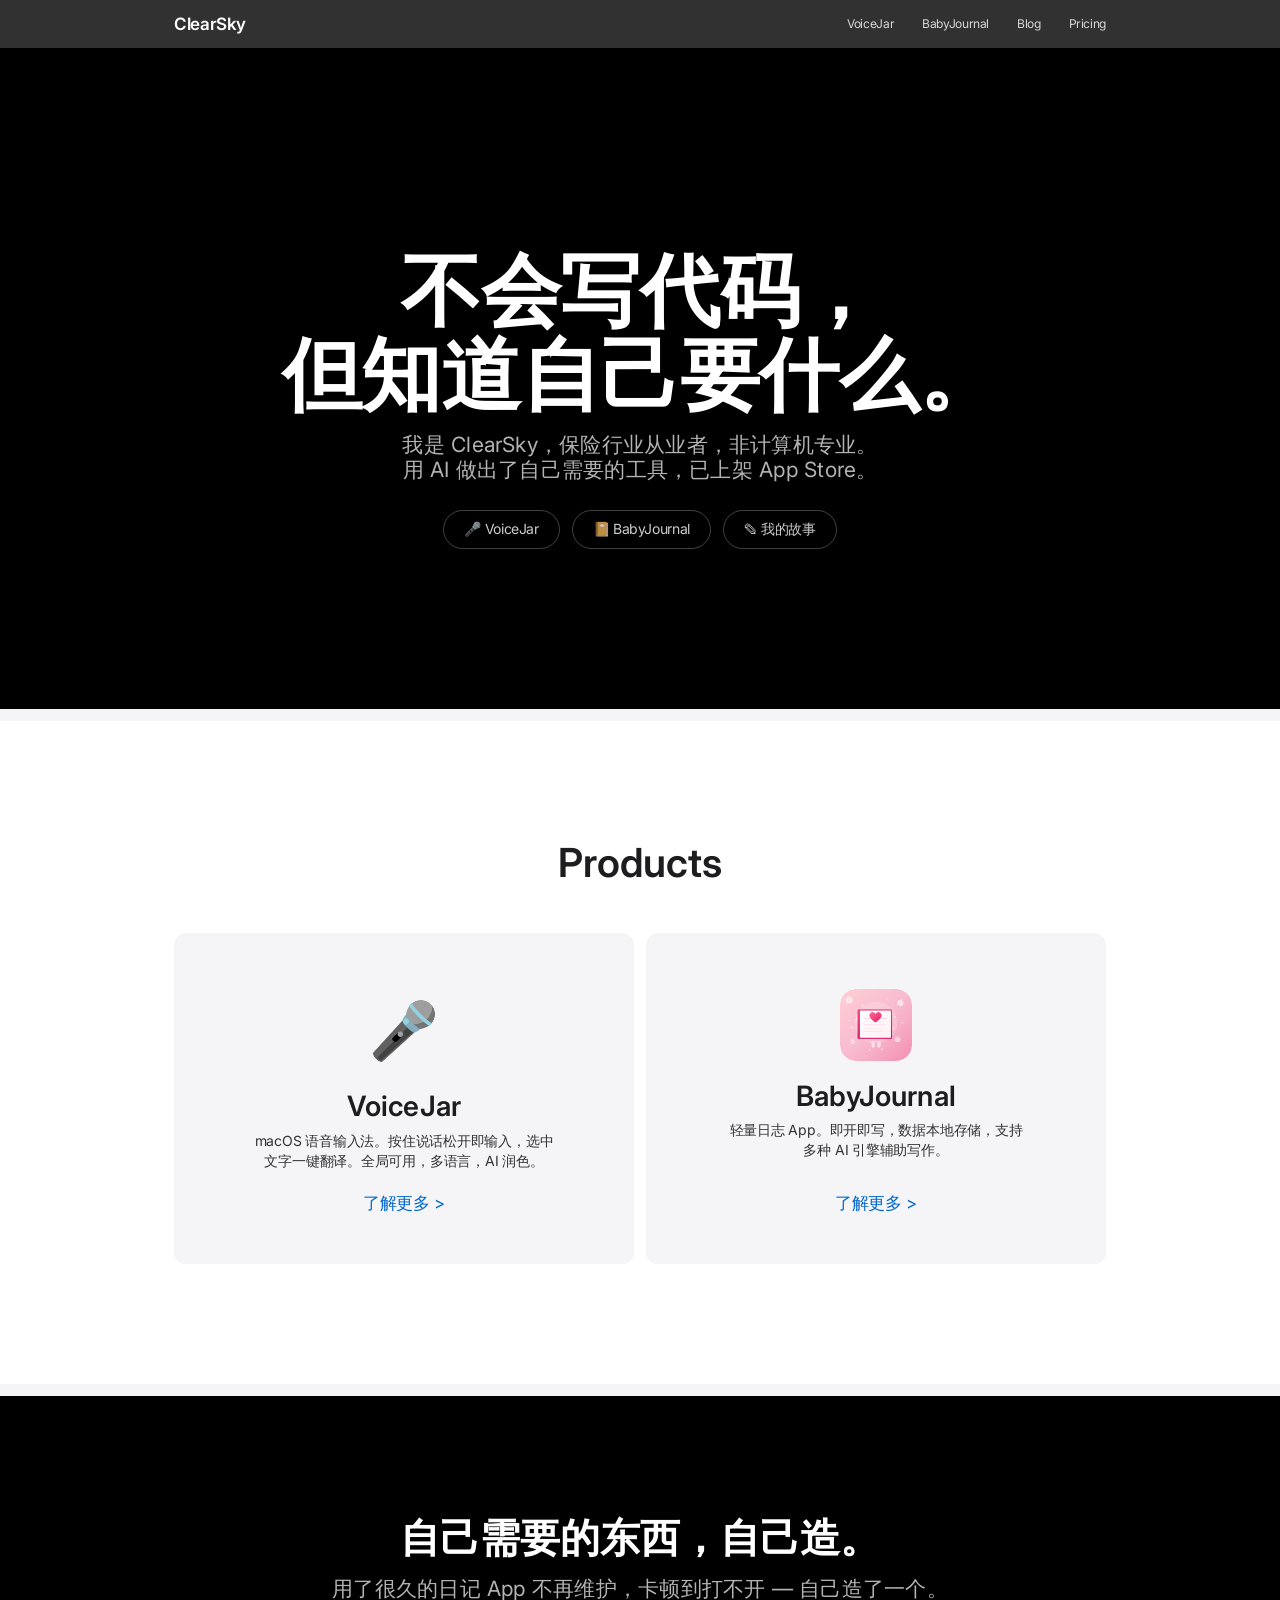
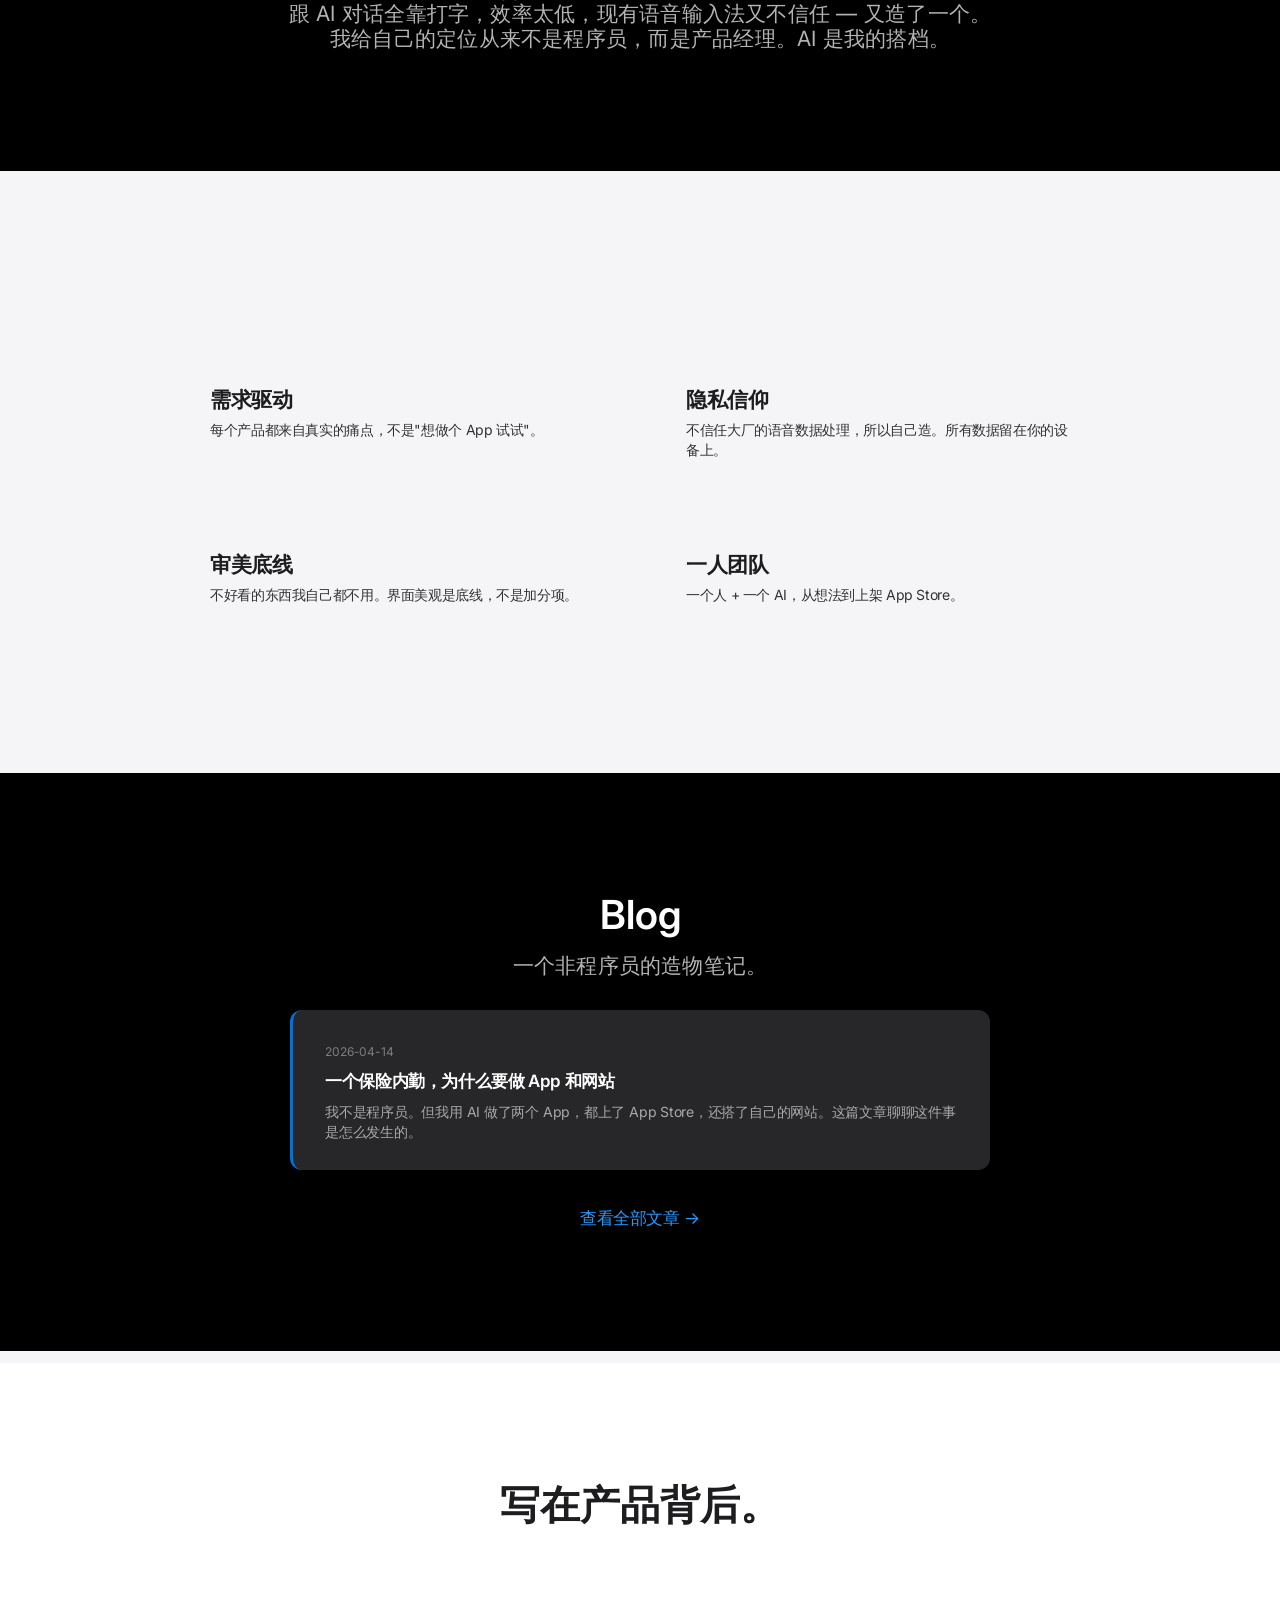
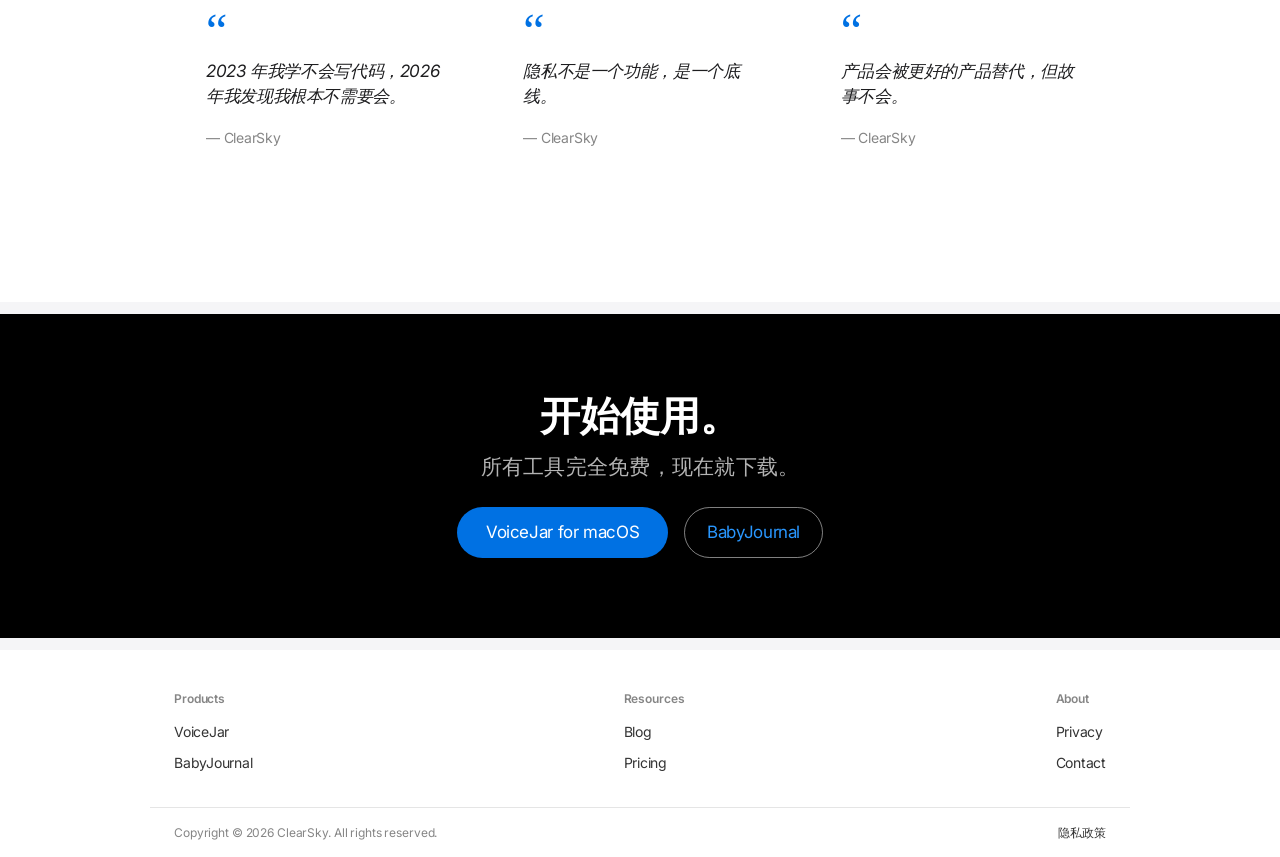
==== index.html @ b67f30b5 "同步标题调整 Co-Authored-By: Claude Opus 4.6 <noreply@anthropic.com>" ====
<!DOCTYPE html>
<html lang="zh-CN">
<head>
    <meta charset="UTF-8">
    <meta name="viewport" content="width=device-width, initial-scale=1.0">
    <title>ClearSky — 不会写代码，但知道自己要什么</title>
    <meta name="description" content="ClearSky，保险行业从业者，非计算机专业。不会写代码，用 AI 做出了自己需要的工具。VoiceJar 语音输入法、BabyJournal 日记 App，已上架 App Store。">
    <meta name="keywords" content="ClearSky,AI开发,非程序员做App,VoiceJar,BabyJournal,语音输入法,日记app,AI时代,职业转型">
    <link rel="icon" href="/favicon.svg" type="image/svg+xml">
    <link rel="apple-touch-icon" href="/apple-touch-icon.png">
    <meta name="theme-color" content="#000000">
    <link rel="canonical" href="https://tangzhihong.com/">
    <meta property="og:title" content="ClearSky — 不会写代码，但知道自己要什么">
    <meta property="og:description" content="非科班，不会写代码，用 AI 做出了上架 App Store 的产品。">
    <meta property="og:type" content="website">
    <meta property="og:url" content="https://tangzhihong.com/">
    <meta property="og:image" content="https://tangzhihong.com/og-image.svg">
    <meta property="og:site_name" content="ClearSky">
    <meta property="og:locale" content="zh_CN">
    <meta name="twitter:card" content="summary_large_image">
    <meta name="twitter:title" content="ClearSky — 不会写代码，但知道自己要什么">
    <meta name="twitter:description" content="非科班，不会写代码，用 AI 做出了上架 App Store 的产品。">
    <meta name="twitter:image" content="https://tangzhihong.com/og-image.svg">
    <link rel="stylesheet" href="style.css">
</head>
<body>

    <a href="#main" class="skip-nav">跳到主要内容</a>

    <div class="nav"><div class="nav-inner">
        <a href="./" class="nav-logo">ClearSky</a>
        <button class="nav-toggle" aria-label="Menu"><span></span><span></span><span></span></button>
        <div class="nav-links">
            <a href="voicejar/">VoiceJar</a>
            <a href="babyjournal/">BabyJournal</a>
            <a href="blog/">Blog</a>
            <a href="pricing/">Pricing</a>
        </div>
    </div></div>

    <main id="main">

    <!-- Hero — Dark -->
    <div class="section section-dark">
        <div class="section-inner">
            <div class="hero">
                <h1 class="headline-hero">不会写代码，<br>但知道自己要什么。</h1>
                <p class="subtitle">我是 ClearSky，保险行业从业者，非计算机专业。<br>用 AI 做出了自己需要的工具，已上架 App Store。</p>
                <div class="hero-products">
                    <a href="voicejar/" class="hero-product-tag">&#127908; VoiceJar</a>
                    <a href="babyjournal/" class="hero-product-tag">&#128212; BabyJournal</a>
                    <a href="blog/hello-world.html" class="hero-product-tag">&#9998; 我的故事</a>
                </div>
            </div>
        </div>
    </div>

    <!-- Products — White -->
    <div class="section section-white">
        <div class="section-inner">
            <h2 class="headline-section">Products</h2>
            <div class="product-tiles">
                <a href="voicejar/" class="product-tile">
                    <div class="product-tile-icon">&#127908;</div>
                    <h3>VoiceJar</h3>
                    <p>macOS 语音输入法。按住说话松开即输入，选中文字一键翻译。全局可用，多语言，AI 润色。</p>
                    <span class="tile-link">了解更多 &gt;</span>
                </a>
                <a href="babyjournal/" class="product-tile">
                    <img src="babyjournal/icon-web.png" alt="BabyJournal" class="product-tile-appicon">
                    <h3>BabyJournal</h3>
                    <p>轻量日志 App。即开即写，数据本地存储，支持多种 AI 引擎辅助写作。</p>
                    <span class="tile-link">了解更多 &gt;</span>
                </a>
            </div>
        </div>
    </div>

    <!-- About — Dark (价值主张) -->
    <div class="section section-dark">
        <div class="section-inner fade-in">
            <h2 class="headline-section">自己需要的东西，自己造。</h2>
            <p class="subtitle">用了很久的日记 App 不再维护，卡顿到打不开 — 自己造了一个。<br>跟 AI 对话全靠打字，效率太低，现有语音输入法又不信任 — 又造了一个。<br>我给自己的定位从来不是程序员，而是产品经理。AI 是我的搭档。</p>
        </div>
    </div>

    <!-- Values — Light (参考型网格) -->
    <div class="section section-light">
        <div class="section-inner">
            <div class="values-grid">
                <div class="value-card">
                    <h3>需求驱动</h3>
                    <p>每个产品都来自真实的痛点，不是"想做个 App 试试"。</p>
                </div>
                <div class="value-card">
                    <h3>隐私信仰</h3>
                    <p>不信任大厂的语音数据处理，所以自己造。所有数据留在你的设备上。</p>
                </div>
                <div class="value-card">
                    <h3>审美底线</h3>
                    <p>不好看的东西我自己都不用。界面美观是底线，不是加分项。</p>
                </div>
                <div class="value-card">
                    <h3>一人团队</h3>
                    <p>一个人 + 一个 AI，从想法到上架 App Store。</p>
                </div>
            </div>
        </div>
    </div>

    <!-- Blog — Dark -->
    <div class="section section-dark">
        <div class="section-inner">
            <h2 class="headline-section">Blog</h2>
            <p class="subtitle">一个非程序员的造物笔记。</p>
            <div class="blog-list">
                <a href="blog/hello-world.html" class="blog-item">
                    <span class="blog-date">2026-04-14</span>
                    <h3>一个保险内勤，为什么要做 App 和网站</h3>
                    <p>我不是程序员。但我用 AI 做了两个 App，都上了 App Store，还搭了自己的网站。这篇文章聊聊这件事是怎么发生的。</p>
                </a>
            </div>
            <a href="blog/" class="link-more" style="margin-top:24px">查看全部文章 &rarr;</a>
        </div>
    </div>

    <!-- Quotes — White -->
    <div class="section section-white">
        <div class="section-inner">
            <h2 class="headline-section">写在产品背后。</h2>
            <div class="testimonials">
                <div class="testimonial-item">
                    <div class="testimonial-quote">&ldquo;</div>
                    <p class="testimonial-text">2023 年我学不会写代码，2026 年我发现我根本不需要会。</p>
                    <span class="testimonial-name">— ClearSky</span>
                </div>
                <div class="testimonial-item">
                    <div class="testimonial-quote">&ldquo;</div>
                    <p class="testimonial-text">隐私不是一个功能，是一个底线。</p>
                    <span class="testimonial-name">— ClearSky</span>
                </div>
                <div class="testimonial-item">
                    <div class="testimonial-quote">&ldquo;</div>
                    <p class="testimonial-text">产品会被更好的产品替代，但故事不会。</p>
                    <span class="testimonial-name">— ClearSky</span>
                </div>
            </div>
        </div>
    </div>

    <!-- CTA — Dark -->
    <div class="section section-dark" style="padding:80px 0">
        <div class="section-inner" style="text-align:center">
            <h2 class="headline-section">开始使用。</h2>
            <p class="subtitle">所有工具完全免费，现在就下载。</p>
            <div class="cta-group">
                <a href="voicejar/" class="btn-primary">VoiceJar for macOS</a>
                <a href="babyjournal/" class="btn-pill">BabyJournal</a>
            </div>
        </div>
    </div>

    </main>

    <!-- Footer -->
    <div class="footer">
        <div class="footer-inner">
            <div class="footer-col">
                <h4>Products</h4>
                <a href="voicejar/">VoiceJar</a>
                <a href="babyjournal/">BabyJournal</a>
            </div>
            <div class="footer-col">
                <h4>Resources</h4>
                <a href="blog/">Blog</a>
                <a href="pricing/">Pricing</a>
            </div>
            <div class="footer-col">
                <h4>About</h4>
                <a href="privacy.html">Privacy</a>
                <a href="mailto:hi@tangzhihong.com">Contact</a>
            </div>
        </div>
        <div class="footer-legal">
            <span>Copyright &copy; 2026 ClearSky. All rights reserved.</span>
            <div class="footer-legal-links">
                <a href="privacy.html">隐私政策</a>
            </div>
        </div>
    </div>

    <script>
    const obs = new IntersectionObserver((entries) => {
        entries.forEach(e => { if (e.isIntersecting) { e.target.classList.add('visible'); obs.unobserve(e.target) } })
    }, { threshold: 0.15 });
    document.querySelectorAll('.fade-in').forEach(el => obs.observe(el));
    const toggle = document.querySelector('.nav-toggle');
    const links = document.querySelector('.nav-links');
    if (toggle) toggle.addEventListener('click', () => { toggle.classList.toggle('open'); links.classList.toggle('open') });
    </script>
</body>
</html>
---- style.css ----
/* ===== Apple-Inspired Design System ===== */
/* Reference: DESIGN.md — SF Pro, cinematic sections, binary light/dark rhythm */

@import url('https://fonts.googleapis.com/css2?family=Inter:wght@300;400;500;600;700&display=swap');

*, *::before, *::after { margin: 0; padding: 0; box-sizing: border-box }

:root {
    /* Apple Color System */
    --black: #000000;
    --white: #ffffff;
    --gray-bg: #f5f5f7;
    --text-primary: #1d1d1f;
    --text-secondary: rgba(0, 0, 0, 0.8);
    --text-tertiary: rgba(0, 0, 0, 0.48);
    --accent: #0071e3;
    --accent-hover: #0077ed;
    --link-light: #0066cc;
    --link-dark: #2997ff;

    /* Surfaces */
    --dark-surface: #1d1d1f;
    --card-shadow: rgba(0, 0, 0, 0.22) 3px 5px 30px 0px;

    /* Typography — SF Pro fallback chain */
    --font-display: 'SF Pro Display', 'Inter', -apple-system, BlinkMacSystemFont, 'Helvetica Neue', sans-serif;
    --font-text: 'SF Pro Text', 'Inter', -apple-system, BlinkMacSystemFont, 'Helvetica Neue', sans-serif;

    /* Layout */
    --max-width: 980px;
    --section-padding: 120px 0;
}

html { scroll-behavior: smooth }

body {
    font-family: var(--font-text);
    font-size: 17px;
    line-height: 1.47;
    letter-spacing: -0.374px;
    color: var(--text-primary);
    background: var(--gray-bg);
    -webkit-font-smoothing: antialiased;
    -moz-osx-font-smoothing: grayscale;
}

a { color: inherit; text-decoration: none }
img { max-width: 100%; height: auto; display: block }

/* ===== Skip Navigation (Accessibility) ===== */

.skip-nav {
    position: absolute;
    top: -100%;
    left: 16px;
    z-index: 200;
    background: var(--accent);
    color: var(--white);
    padding: 8px 16px;
    border-radius: 0 0 8px 8px;
    font-size: 14px;
    font-weight: 600;
    transition: top .2s;
}

.skip-nav:focus { top: 0 }

/* ===== Navigation — Glass Effect ===== */

.nav {
    position: sticky;
    top: 0;
    z-index: 100;
    background: rgba(0, 0, 0, 0.8);
    backdrop-filter: saturate(180%) blur(20px);
    -webkit-backdrop-filter: saturate(180%) blur(20px);
    height: 48px;
}

.nav-inner {
    max-width: var(--max-width);
    margin: 0 auto;
    padding: 0 24px;
    height: 48px;
    display: flex;
    align-items: center;
    justify-content: space-between;
}

.nav-logo {
    font-family: var(--font-display);
    font-size: 17px;
    font-weight: 600;
    color: var(--white);
    letter-spacing: -0.374px;
}

.nav-links { display: flex; gap: 28px }

.nav-links a {
    font-size: 12px;
    font-weight: 400;
    color: rgba(255, 255, 255, 0.8);
    transition: color .2s;
}

.nav-links a:hover { color: var(--white) }
.nav-links a.active { color: var(--white) }

/* ===== Sections — Content-Driven Layout ===== */

.section {
    padding: var(--section-padding);
    text-align: center;
}

.section + .section { margin-top: 12px }
.nav + .section { margin-top: 0 }
.product-nav + .section { margin-top: 0 }

.section-dark {
    background: var(--black);
    color: var(--white);
}

.section-light {
    background: var(--gray-bg);
    color: var(--text-primary);
}

.section-white {
    background: var(--white);
    color: var(--text-primary);
}

.section-inner {
    max-width: var(--max-width);
    margin: 0 auto;
    padding: 0 24px;
}

/* ===== Typography — Apple Hierarchy ===== */

.headline-hero {
    font-family: var(--font-display);
    font-size: 80px;
    font-weight: 600;
    line-height: 1.05;
    letter-spacing: -0.4px;
}

.headline-section {
    font-family: var(--font-display);
    font-size: 40px;
    font-weight: 600;
    line-height: 1.10;
    letter-spacing: normal;
    margin-bottom: 16px;
}

.headline-tile {
    font-family: var(--font-display);
    font-size: 28px;
    font-weight: 400;
    line-height: 1.14;
    letter-spacing: 0.196px;
}

.subtitle {
    font-family: var(--font-display);
    font-size: 21px;
    font-weight: 400;
    line-height: 1.19;
    letter-spacing: 0.231px;
    margin-top: 12px;
}

.section-dark .subtitle { color: rgba(255, 255, 255, 0.7) }
.section-light .subtitle,
.section-white .subtitle { color: var(--text-secondary) }

.body-text {
    font-family: var(--font-text);
    font-size: 17px;
    font-weight: 400;
    line-height: 1.47;
    letter-spacing: -0.374px;
}

.caption {
    font-family: var(--font-text);
    font-size: 14px;
    font-weight: 400;
    line-height: 1.43;
    letter-spacing: -0.224px;
    color: var(--text-tertiary);
}

.section-dark .caption { color: rgba(255, 255, 255, 0.5) }

/* ===== Hero ===== */

.hero {
    padding: 80px 0 40px;
    text-align: center;
}

.hero .headline-hero { margin-bottom: 0 }

.hero .subtitle {
    margin-top: 16px;
    max-width: 600px;
    margin-left: auto;
    margin-right: auto;
}

.hero-screenshot {
    margin-top: 48px;
    max-width: 90%;
    margin-left: auto;
    margin-right: auto;
}

.hero-screenshot img {
    width: 100%;
    border-radius: 8px;
    box-shadow: var(--card-shadow);
}

.app-icon-hero {
    width: 96px;
    height: 96px;
    border-radius: 22px;
    margin: 0 auto 24px;
    display: block;
}

/* ===== Buttons & CTAs ===== */

.cta-group {
    display: flex;
    justify-content: center;
    gap: 16px;
    margin-top: 28px;
    flex-wrap: wrap;
}

.btn-primary {
    display: inline-flex;
    align-items: center;
    gap: 8px;
    font-family: var(--font-text);
    font-size: 17px;
    font-weight: 400;
    color: var(--white);
    background: var(--accent);
    padding: 12px 28px;
    border-radius: 980px;
    border: 1px solid transparent;
    transition: background .3s;
    cursor: pointer;
}

.btn-primary:hover { background: var(--accent-hover) }

.btn-primary svg { width: 15px; height: 15px }

.btn-dark {
    background: var(--dark-surface);
    color: var(--white);
}

.btn-dark:hover { background: #2d2d2f }

.btn-pill {
    display: inline-flex;
    align-items: center;
    gap: 6px;
    font-family: var(--font-text);
    font-size: 17px;
    font-weight: 400;
    padding: 8px 22px;
    border-radius: 980px;
    border: 1px solid var(--link-light);
    color: var(--link-light);
    background: transparent;
    transition: all .2s;
    cursor: pointer;
}

.btn-pill:hover {
    background: var(--accent);
    color: var(--white);
    border-color: var(--accent);
}

.section-dark .btn-pill {
    border-color: rgba(255, 255, 255, 0.5);
    color: var(--link-dark);
}

.section-dark .btn-pill:hover {
    background: var(--white);
    color: var(--black);
    border-color: var(--white);
}

.link-more {
    font-size: 17px;
    color: var(--link-light);
    display: inline-flex;
    align-items: center;
    gap: 4px;
    margin-top: 16px;
}

.link-more:hover { text-decoration: underline }

.section-dark .link-more { color: var(--link-dark) }

.meta { font-size: 12px; color: var(--text-tertiary); margin-top: 8px }
.section-dark .meta { color: rgba(255, 255, 255, 0.4) }

/* ===== Screenshot Display ===== */

.screenshot-showcase {
    margin-top: 56px;
    max-width: 100%;
}

.screenshot-showcase img {
    width: 100%;
    max-width: 800px;
    margin: 0 auto;
    border-radius: 8px;
}

.section-dark .screenshot-showcase img {
    box-shadow: none;
}

.section-light .screenshot-showcase img,
.section-white .screenshot-showcase img {
    box-shadow: var(--card-shadow);
}

.screenshot-grid {
    display: grid;
    grid-template-columns: 1fr 1fr;
    gap: 32px;
    margin-top: 48px;
    align-items: start;
}

.screenshot-grid img {
    width: 100%;
    max-width: 280px;
    margin: 0 auto;
    border-radius: 8px;
}

.screenshot-caption {
    font-size: 14px;
    color: var(--text-tertiary);
    margin-top: 12px;
    letter-spacing: -0.224px;
}

.section-dark .screenshot-caption { color: rgba(255, 255, 255, 0.5) }

/* ===== Feature Grid — Minimal ===== */

.features-grid {
    display: grid;
    grid-template-columns: repeat(3, 1fr);
    gap: 20px;
    text-align: left;
    margin-top: 48px;
}

.feature-item {
    padding: 32px;
    background: var(--white);
    border-radius: 12px;
    transition: transform .3s, box-shadow .3s;
}

.feature-item:hover {
    transform: translateY(-4px);
    box-shadow: 0 8px 24px rgba(0, 0, 0, 0.12);
}

.section-dark .feature-item {
    background: #272729;
}

.feature-icon {
    font-size: 28px;
    margin-bottom: 16px;
}

.feature-title {
    font-family: var(--font-display);
    font-size: 21px;
    font-weight: 600;
    line-height: 1.19;
    letter-spacing: 0.231px;
    margin-bottom: 8px;
}

.feature-desc {
    font-size: 14px;
    line-height: 1.43;
    letter-spacing: -0.224px;
    color: var(--text-secondary);
}

.section-dark .feature-desc { color: rgba(255, 255, 255, 0.6) }

/* ===== Values / Selling Points ===== */

.values-grid {
    display: grid;
    grid-template-columns: 1fr 1fr;
    gap: 20px;
    margin-top: 48px;
    text-align: left;
}

.value-card {
    padding: 36px;
    border-radius: 12px;
    background: var(--gray-bg);
}

.section-dark .value-card {
    background: #272729;
}

.value-card h3 {
    font-family: var(--font-display);
    font-size: 21px;
    font-weight: 600;
    line-height: 1.19;
    margin-bottom: 8px;
}

.value-card p {
    font-size: 14px;
    line-height: 1.43;
    color: var(--text-secondary);
}

.section-dark .value-card p { color: rgba(255, 255, 255, 0.6) }

/* ===== Steps ===== */

.steps-list {
    max-width: 600px;
    margin: 48px auto 0;
    counter-reset: s;
    text-align: left;
}

.step-row {
    display: flex;
    gap: 20px;
    padding: 24px 0;
    border-bottom: 1px solid rgba(0, 0, 0, 0.1);
}

.section-dark .step-row { border-color: rgba(255, 255, 255, 0.1) }
.step-row:last-child { border-bottom: none }

.step-num {
    counter-increment: s;
    flex-shrink: 0;
    width: 36px;
    height: 36px;
    border-radius: 50%;
    background: var(--accent);
    color: var(--white);
    display: flex;
    align-items: center;
    justify-content: center;
    font-size: 14px;
    font-weight: 600;
}

.step-num::after { content: counter(s) }

.step-text h3 {
    font-size: 17px;
    font-weight: 600;
    letter-spacing: -0.374px;
    margin-bottom: 4px;
}

.step-text p {
    font-size: 14px;
    color: var(--text-secondary);
    letter-spacing: -0.224px;
    line-height: 1.43;
}

.section-dark .step-text p { color: rgba(255, 255, 255, 0.6) }

/* ===== Getting Started ===== */

ol.gs {
    max-width: 600px;
    margin: 32px auto 0;
    padding-left: 24px;
    text-align: left;
}

ol.gs li {
    font-size: 17px;
    line-height: 2.2;
    letter-spacing: -0.374px;
}

code {
    font-family: 'SF Mono', Monaco, monospace;
    font-size: 14px;
    background: var(--gray-bg);
    padding: 2px 6px;
    border-radius: 4px;
}

.section-dark code {
    background: #272729;
}

/* ===== Changelog ===== */

.changelog {
    max-width: 700px;
    margin: 32px auto 0;
    text-align: left;
}

.cl-entry {
    padding: 24px 28px;
    background: var(--gray-bg);
    border-radius: 12px;
    margin-bottom: 12px;
}

.section-dark .cl-entry { background: #272729 }

.cl-entry h3 {
    font-size: 17px;
    font-weight: 600;
    margin-bottom: 12px;
    display: flex;
    align-items: center;
    gap: 10px;
    letter-spacing: -0.374px;
}

.cl-date {
    font-size: 12px;
    font-weight: 400;
    color: var(--text-tertiary);
}

.section-dark .cl-date { color: rgba(255, 255, 255, 0.4) }

.cl-entry ul { list-style: none; padding: 0 }

.cl-entry li {
    font-size: 14px;
    color: var(--text-secondary);
    line-height: 2;
    padding-left: 18px;
    position: relative;
    letter-spacing: -0.224px;
}

.section-dark .cl-entry li { color: rgba(255, 255, 255, 0.6) }

.cl-entry li::before {
    content: '\2022';
    position: absolute;
    left: 4px;
    color: var(--accent);
    font-weight: 700;
}

/* ===== Product Cards (Homepage) ===== */

.product-card {
    display: flex;
    align-items: center;
    gap: 24px;
    padding: 36px;
    background: var(--gray-bg);
    border-radius: 12px;
    margin-bottom: 16px;
    transition: box-shadow .3s;
    text-decoration: none;
    color: var(--text-primary);
}

.product-card:hover { box-shadow: var(--card-shadow) }

.product-icon {
    width: 56px;
    height: 56px;
    border-radius: 14px;
    display: flex;
    align-items: center;
    justify-content: center;
    font-size: 24px;
    flex-shrink: 0;
    background: var(--white);
}

.product-body { flex: 1; min-width: 0; text-align: left }

.product-body h3 {
    font-family: var(--font-display);
    font-size: 21px;
    font-weight: 600;
    line-height: 1.19;
    margin-bottom: 6px;
}

.product-body p {
    font-size: 14px;
    color: var(--text-secondary);
    line-height: 1.43;
    letter-spacing: -0.224px;
}

.product-arrow {
    color: var(--accent);
    font-size: 20px;
    flex-shrink: 0;
}

/* ===== Product Tiles (Homepage Grid) ===== */

.product-tiles {
    display: grid;
    grid-template-columns: 1fr 1fr;
    gap: 12px;
    margin-top: 48px;
}

.product-tile {
    display: flex;
    flex-direction: column;
    align-items: center;
    text-align: center;
    padding: 56px 40px 48px;
    background: var(--gray-bg);
    border-radius: 12px;
    transition: box-shadow .3s;
    text-decoration: none;
    color: var(--text-primary);
}

.product-tile:hover { box-shadow: var(--card-shadow) }

.product-tile-icon {
    font-size: 56px;
    margin-bottom: 20px;
}

.product-tile-appicon {
    width: 72px;
    height: 72px;
    border-radius: 16px;
    margin-bottom: 20px;
}

.product-tile h3 {
    font-family: var(--font-display);
    font-size: 28px;
    font-weight: 600;
    line-height: 1.14;
    letter-spacing: 0.196px;
    margin-bottom: 8px;
}

.product-tile p {
    font-size: 14px;
    color: var(--text-secondary);
    line-height: 1.43;
    letter-spacing: -0.224px;
    max-width: 300px;
    margin-bottom: 20px;
}

.tile-link {
    font-size: 17px;
    color: var(--link-light);
    margin-top: auto;
}

.product-tile:hover .tile-link { text-decoration: underline }

/* ===== Hero Product Tags ===== */

.hero-products {
    display: flex;
    justify-content: center;
    gap: 12px;
    margin-top: 28px;
}

.hero-product-tag {
    display: inline-flex;
    align-items: center;
    gap: 6px;
    padding: 8px 20px;
    border-radius: 980px;
    border: 1px solid rgba(255, 255, 255, 0.25);
    font-size: 14px;
    color: rgba(255, 255, 255, 0.8);
    transition: all .2s;
}

.hero-product-tag:hover {
    background: rgba(255, 255, 255, 0.1);
    border-color: rgba(255, 255, 255, 0.4);
    color: var(--white);
}

/* ===== Testimonials ===== */

.testimonials { display: grid; grid-template-columns: 1fr 1fr 1fr; gap: 20px; margin-top: 48px }

.testimonial-item {
    padding: 32px;
    border-radius: 12px;
    text-align: left;
}

.section-light .testimonial-item { background: var(--white) }
.section-dark .testimonial-item { background: #272729 }

.testimonial-quote {
    font-family: Georgia, 'Times New Roman', serif;
    font-size: 48px;
    line-height: 1;
    color: var(--accent);
    margin-bottom: 4px;
}

.testimonial-text {
    font-size: 17px;
    font-style: italic;
    line-height: 1.47;
    letter-spacing: -0.374px;
    margin-bottom: 16px;
}

.testimonial-name {
    font-size: 14px;
    color: var(--text-tertiary);
    letter-spacing: -0.224px;
}

.section-dark .testimonial-name { color: rgba(255, 255, 255, 0.4) }

/* ===== Blog ===== */

.blog-list { margin-top: 32px; max-width: 700px; margin-left: auto; margin-right: auto }

.blog-item {
    display: block;
    padding: 28px 32px;
    background: var(--gray-bg);
    border-radius: 12px;
    margin-bottom: 12px;
    transition: box-shadow .3s;
    text-decoration: none;
    color: var(--text-primary);
    text-align: left;
    border-left: 3px solid var(--accent);
}

.blog-item:hover { box-shadow: var(--card-shadow) }

.section-dark .blog-item {
    background: #272729;
    color: var(--white);
}

.section-dark .blog-item .blog-date { color: rgba(255, 255, 255, 0.4) }
.section-dark .blog-item p { color: rgba(255, 255, 255, 0.6) }
.section-dark .blog-item:hover { box-shadow: 0 8px 24px rgba(0, 0, 0, 0.4) }

.blog-date {
    font-size: 12px;
    color: var(--text-tertiary);
    letter-spacing: -0.12px;
}

.blog-item h3 {
    font-size: 17px;
    font-weight: 600;
    margin: 6px 0 8px;
    letter-spacing: -0.374px;
}

.blog-item p {
    font-size: 14px;
    color: var(--text-secondary);
    line-height: 1.43;
    letter-spacing: -0.224px;
}

/* ===== Blog Post ===== */

.post-hero {
    background: var(--dark-surface);
    color: var(--white);
    padding: 100px 24px 60px;
    text-align: center;
}

.post-hero .blog-date {
    font-size: 14px;
    color: rgba(255, 255, 255, 0.48);
    margin-bottom: 16px;
}

.post-hero h1 {
    font-family: var(--font-display);
    font-size: 44px;
    font-weight: 600;
    line-height: 1.10;
    max-width: 680px;
    margin: 0 auto 20px;
}

.post-hero .post-subtitle {
    font-size: 19px;
    line-height: 1.5;
    color: rgba(255, 255, 255, 0.7);
    max-width: 540px;
    margin: 0 auto;
}

.blog-post {
    max-width: 700px;
    margin: 0 auto;
    padding: 60px 24px 0;
}

.post-body p {
    font-size: 17px;
    line-height: 1.76;
    letter-spacing: -0.374px;
    margin-bottom: 24px;
}

.post-body h2 {
    font-family: var(--font-display);
    font-size: 28px;
    font-weight: 600;
    line-height: 1.14;
    margin-top: 56px;
    margin-bottom: 20px;
}

.post-body a { color: var(--link-light) }
.post-body a:hover { text-decoration: underline }

.post-body strong {
    font-weight: 600;
    color: var(--text-primary);
}

.post-body hr {
    border: none;
    width: 60px;
    height: 1px;
    background: var(--text-tertiary);
    margin: 48px auto;
}

.post-body blockquote {
    border-left: 3px solid var(--accent);
    margin: 32px 0;
    padding: 16px 24px;
    background: var(--gray-bg);
    border-radius: 0 8px 8px 0;
}

.post-body blockquote p {
    font-size: 18px;
    line-height: 1.6;
    margin-bottom: 0;
    color: var(--text-primary);
}

.post-body ul {
    margin: 20px 0 28px;
    padding-left: 24px;
}

.post-body li {
    font-size: 17px;
    line-height: 1.76;
    margin-bottom: 10px;
    color: var(--text-secondary);
}

.post-body li::marker {
    color: var(--accent);
}

.post-signature {
    text-align: right;
    color: var(--text-tertiary);
    font-size: 15px;
    margin-top: 48px;
    padding-top: 24px;
    border-top: 1px solid rgba(0, 0, 0, 0.08);
}

.post-nav { padding: 32px 0 }

/* ===== Pricing ===== */

.pricing-grid { display: grid; grid-template-columns: repeat(3, 1fr); gap: 20px }

.pc {
    position: relative;
    padding: 40px 32px;
    border-radius: 12px;
    background: var(--white);
    text-align: center;
    transition: box-shadow .3s;
}

.section-light .pc { background: var(--white) }
.pc:hover { box-shadow: var(--card-shadow) }

.pc-hl { outline: 2px solid var(--accent) }

.pc-badge {
    position: absolute;
    top: -11px;
    left: 50%;
    transform: translateX(-50%);
    font-size: 12px;
    font-weight: 600;
    background: var(--accent);
    color: var(--white);
    padding: 3px 14px;
    border-radius: 980px;
    letter-spacing: -0.12px;
}

.pc h3 { font-size: 21px; font-weight: 600; margin-bottom: 4px }
.pc .desc { font-size: 14px; color: var(--text-secondary); margin-bottom: 24px }

.pc .price {
    font-family: var(--font-display);
    font-size: 56px;
    font-weight: 600;
    line-height: 1.07;
    letter-spacing: -0.28px;
}

.pc .note { font-size: 12px; color: var(--text-tertiary); margin-top: 6px; margin-bottom: 28px }
.pc ul { list-style: none; text-align: left; margin-bottom: 8px }

.pc li {
    font-size: 14px;
    line-height: 2.4;
    padding-left: 20px;
    position: relative;
    letter-spacing: -0.224px;
}

.pc li::before {
    content: '\2713';
    position: absolute;
    left: 0;
    color: var(--accent);
    font-weight: 600;
}

.btn-full { width: 100%; margin-top: 20px }

/* ===== FAQ ===== */

.faq-list {
    max-width: 700px;
    margin: 32px auto 0;
    text-align: left;
}

.faq-item {
    padding: 20px 0;
    border-bottom: 1px solid rgba(0, 0, 0, 0.1);
}

.section-dark .faq-item { border-color: rgba(255, 255, 255, 0.1) }

.faq-item:first-child { border-top: 1px solid rgba(0, 0, 0, 0.1) }
.section-dark .faq-item:first-child { border-top-color: rgba(255, 255, 255, 0.1) }

.faq-item h3 { font-size: 17px; font-weight: 600; margin-bottom: 6px; letter-spacing: -0.374px }
.faq-item p { font-size: 14px; color: var(--text-secondary); line-height: 1.43; letter-spacing: -0.224px }

.section-dark .faq-item p { color: rgba(255, 255, 255, 0.6) }

/* ===== Product Sub-Nav ===== */

.product-nav {
    position: sticky;
    top: 48px;
    z-index: 99;
    background: rgba(255, 255, 255, 0.8);
    backdrop-filter: saturate(180%) blur(20px);
    -webkit-backdrop-filter: saturate(180%) blur(20px);
    border-bottom: 1px solid rgba(0, 0, 0, 0.1);
    height: 44px;
}

.product-nav-inner {
    max-width: var(--max-width);
    margin: 0 auto;
    padding: 0 24px;
    height: 44px;
    display: flex;
    align-items: center;
    justify-content: space-between;
}

.product-nav-name {
    font-family: var(--font-display);
    font-size: 17px;
    font-weight: 600;
    color: var(--text-primary);
}

.product-nav-links {
    display: flex;
    gap: 24px;
}

.product-nav-links a {
    font-size: 12px;
    color: var(--text-secondary);
    transition: color .2s;
}

.product-nav-links a:hover { color: var(--accent) }

/* ===== Footer ===== */

.footer {
    background: var(--white);
    margin-top: 12px;
    padding: 40px 0 0;
}

.footer-inner {
    max-width: var(--max-width);
    margin: 0 auto;
    padding: 0 24px;
    display: flex;
    justify-content: space-between;
    align-items: flex-start;
}

.footer-col h4 {
    font-size: 12px;
    font-weight: 600;
    letter-spacing: -0.12px;
    color: var(--text-tertiary);
    margin-bottom: 10px;
}

.footer-col a {
    display: block;
    font-size: 14px;
    color: var(--text-secondary);
    line-height: 2.2;
    letter-spacing: -0.224px;
    transition: color .2s;
}

.footer-col a:hover { color: var(--accent) }

.footer-legal {
    max-width: var(--max-width);
    margin: 28px auto 0;
    padding: 16px 24px;
    border-top: 1px solid rgba(0, 0, 0, 0.1);
    display: flex;
    justify-content: space-between;
    align-items: center;
    font-size: 12px;
    color: var(--text-tertiary);
    letter-spacing: -0.12px;
}

.footer-legal a {
    color: var(--text-secondary);
    transition: color .2s;
}

.footer-legal a:hover { color: var(--accent) }

.footer-legal-links {
    display: flex;
    gap: 16px;
}

/* ===== VoiceJar Preview Mockup ===== */

.vj-preview-wrap {
    margin-top: 56px;
    display: flex;
    justify-content: center;
}

.vj-bubble {
    background: rgba(255, 255, 255, 0.15);
    backdrop-filter: blur(20px);
    -webkit-backdrop-filter: blur(20px);
    color: var(--white);
    padding: 20px 32px;
    border-radius: 20px;
    font-size: 21px;
    line-height: 1.4;
    max-width: 400px;
    text-align: center;
    animation: vj-fade 3s ease-in-out infinite;
}

@keyframes vj-fade {
    0%, 100% { opacity: .6 }
    50% { opacity: 1 }
}

.vj-status {
    display: flex;
    align-items: center;
    justify-content: center;
    gap: 8px;
    margin-top: 20px;
    font-size: 14px;
    color: rgba(255, 255, 255, 0.5);
}

.vj-dot {
    width: 8px;
    height: 8px;
    border-radius: 50%;
    background: #ff3b30;
    animation: vj-pulse 2s ease-in-out infinite;
}

@keyframes vj-pulse {
    0%, 100% { opacity: 1; transform: scale(1) }
    50% { opacity: .4; transform: scale(1.4) }
}

.vj-kbd {
    display: inline-flex;
    padding: 6px 16px;
    background: rgba(255, 255, 255, 0.1);
    border: 1px solid rgba(255, 255, 255, 0.2);
    border-radius: 8px;
    font-size: 14px;
    font-weight: 600;
    color: rgba(255, 255, 255, 0.7);
    margin-top: 16px;
}

/* ===== 404 ===== */

.container-404 {
    max-width: var(--max-width);
    margin: 0 auto;
    padding: 120px 24px;
    text-align: center;
}

/* ===== Privacy ===== */

.container-prose {
    max-width: 700px;
    margin: 0 auto;
    padding: 80px 24px;
}

.container-prose h1 {
    font-family: var(--font-display);
    font-size: 40px;
    font-weight: 600;
    line-height: 1.10;
    margin-bottom: 32px;
}

.container-prose h2 {
    font-size: 21px;
    font-weight: 600;
    margin-top: 40px;
    margin-bottom: 12px;
}

.container-prose p {
    font-size: 17px;
    line-height: 1.65;
    margin-bottom: 16px;
    color: var(--text-secondary);
}

/* ===== Scroll Fade-in Animation ===== */

@keyframes fade-in-up {
    from {
        opacity: 0;
        transform: translateY(30px);
    }
    to {
        opacity: 1;
        transform: translateY(0);
    }
}

.fade-in {
    opacity: 0;
    transform: translateY(30px);
}

.fade-in.visible {
    animation: fade-in-up .8s ease-out forwards;
}

.fade-in.visible:nth-child(2) { animation-delay: .1s }
.fade-in.visible:nth-child(3) { animation-delay: .2s }

/* ===== Section Icon (selling point accent) ===== */

.section-icon {
    font-size: 48px;
    margin-bottom: 20px;
    display: block;
}

/* ===== Hamburger Menu ===== */

.nav-toggle {
    display: none;
    background: none;
    border: none;
    cursor: pointer;
    padding: 8px;
}

.nav-toggle span {
    display: block;
    width: 18px;
    height: 1.5px;
    background: var(--white);
    margin: 4px 0;
    transition: transform .3s, opacity .3s;
}

.nav-toggle.open span:nth-child(1) {
    transform: translateY(5.5px) rotate(45deg);
}

.nav-toggle.open span:nth-child(2) {
    opacity: 0;
}

.nav-toggle.open span:nth-child(3) {
    transform: translateY(-5.5px) rotate(-45deg);
}

/* ===== Reduced Motion (Accessibility) ===== */

@media (prefers-reduced-motion: reduce) {
    .fade-in { opacity: 1; transform: none; }
    .fade-in.visible { animation: none; }
    .vj-bubble { animation: none; opacity: 1; }
    .vj-dot { animation: none; }
    html { scroll-behavior: auto; }
}

/* ===== Dark Mode ===== */

@media (prefers-color-scheme: dark) {
    :root {
        --text-primary: #f5f5f7;
        --text-secondary: rgba(255, 255, 255, 0.8);
        --text-tertiary: rgba(255, 255, 255, 0.48);
        --gray-bg: #1d1d1f;
        --card-shadow: rgba(0, 0, 0, 0.5) 3px 5px 30px 0px;
    }

    body { background: #000; }

    .section-white { background: #1d1d1f; color: #f5f5f7; }
    .section-light { background: #161617; color: #f5f5f7; }

    .feature-item { background: #2d2d2f; }
    .feature-item:hover { box-shadow: 0 8px 24px rgba(0, 0, 0, 0.4); }

    .value-card { background: #2d2d2f; }
    .product-card { background: #2d2d2f; color: #f5f5f7; }
    .product-icon { background: #3a3a3c; }
    .product-tile { background: #2d2d2f; color: #f5f5f7; }
    .product-tile p { color: rgba(255, 255, 255, 0.6); }
    .tile-link { color: var(--link-dark); }
    .testimonial-item { background: #2d2d2f; }
    .blog-item { background: #2d2d2f; color: #f5f5f7; }
    .cl-entry { background: #2d2d2f; }
    .pc { background: #2d2d2f; color: #f5f5f7; }
    code { background: #2d2d2f; }

    .product-nav {
        background: rgba(29, 29, 31, 0.8);
        border-bottom-color: rgba(255, 255, 255, 0.1);
    }
    .product-nav-name { color: #f5f5f7; }
    .product-nav-links a { color: rgba(255, 255, 255, 0.7); }

    .footer { background: #1d1d1f; }
    .footer-legal { border-top-color: rgba(255, 255, 255, 0.1); }
    .footer-legal a { color: rgba(255, 255, 255, 0.6); }

    .container-prose p { color: rgba(255, 255, 255, 0.8); }
    .post-body p { color: rgba(255, 255, 255, 0.8); }
    .post-body strong { color: #f5f5f7; }
    .post-body a { color: var(--link-dark); }
    .post-body blockquote { background: #2d2d2f; }
    .post-body blockquote p { color: #f5f5f7; }
    .post-body li { color: rgba(255, 255, 255, 0.8); }
    .post-body hr { background: rgba(255, 255, 255, 0.2); }
    .post-signature { color: rgba(255, 255, 255, 0.48); border-top-color: rgba(255, 255, 255, 0.08); }

    .step-row { border-bottom-color: rgba(255, 255, 255, 0.1); }
    .step-text p { color: rgba(255, 255, 255, 0.6); }
    .faq-item { border-color: rgba(255, 255, 255, 0.1); }
    .faq-item:first-child { border-top-color: rgba(255, 255, 255, 0.1); }
    .faq-item p { color: rgba(255, 255, 255, 0.6); }

    .link-more { color: var(--link-dark); }
}

/* ===== Responsive ===== */

@media (max-width: 768px) {
    :root { --section-padding: 80px 0 }

    .headline-hero { font-size: 40px }
    .headline-section { font-size: 28px }
    .headline-tile { font-size: 21px }
    .subtitle { font-size: 17px }

    .post-hero { padding: 80px 20px 48px }
    .post-hero h1 { font-size: 32px }
    .post-hero .post-subtitle { font-size: 17px }

    .features-grid { grid-template-columns: 1fr }
    .values-grid { grid-template-columns: 1fr }
    .testimonials { grid-template-columns: 1fr }
    .pricing-grid { grid-template-columns: 1fr }
    .screenshot-grid { grid-template-columns: 1fr }

    .product-card { flex-direction: column; text-align: center }
    .product-body { text-align: center }
    .product-tiles { grid-template-columns: 1fr }
    .product-tile { padding: 40px 24px 36px }
    .product-tile-icon { font-size: 44px }
    .hero-products { flex-direction: column; align-items: center; gap: 8px }

    .footer-inner { flex-direction: column; gap: 24px }

    .hero { padding: 60px 0 32px }
    .app-icon-hero { width: 72px; height: 72px; border-radius: 16px }

    /* Hamburger nav */
    .nav-toggle { display: block }

    .nav-links {
        display: none;
        position: absolute;
        top: 48px;
        left: 0;
        right: 0;
        background: rgba(0, 0, 0, 0.95);
        backdrop-filter: saturate(180%) blur(20px);
        -webkit-backdrop-filter: saturate(180%) blur(20px);
        flex-direction: column;
        padding: 16px 24px;
        gap: 0;
    }

    .nav-links.open { display: flex }

    .nav-links a {
        font-size: 14px;
        padding: 12px 0;
        border-bottom: 1px solid rgba(255, 255, 255, 0.1);
    }

    .nav-links a:last-child { border-bottom: none }

    /* Product sub-nav mobile */
    .product-nav-name { font-size: 14px }
    .product-nav-links { gap: 16px }
    .product-nav-links a { font-size: 11px }

    .footer-legal { flex-direction: column; gap: 8px; text-align: center }
}

@media (min-width: 769px) and (max-width: 1024px) {
    .features-grid { grid-template-columns: 1fr 1fr }
    .headline-hero { font-size: 56px }
}
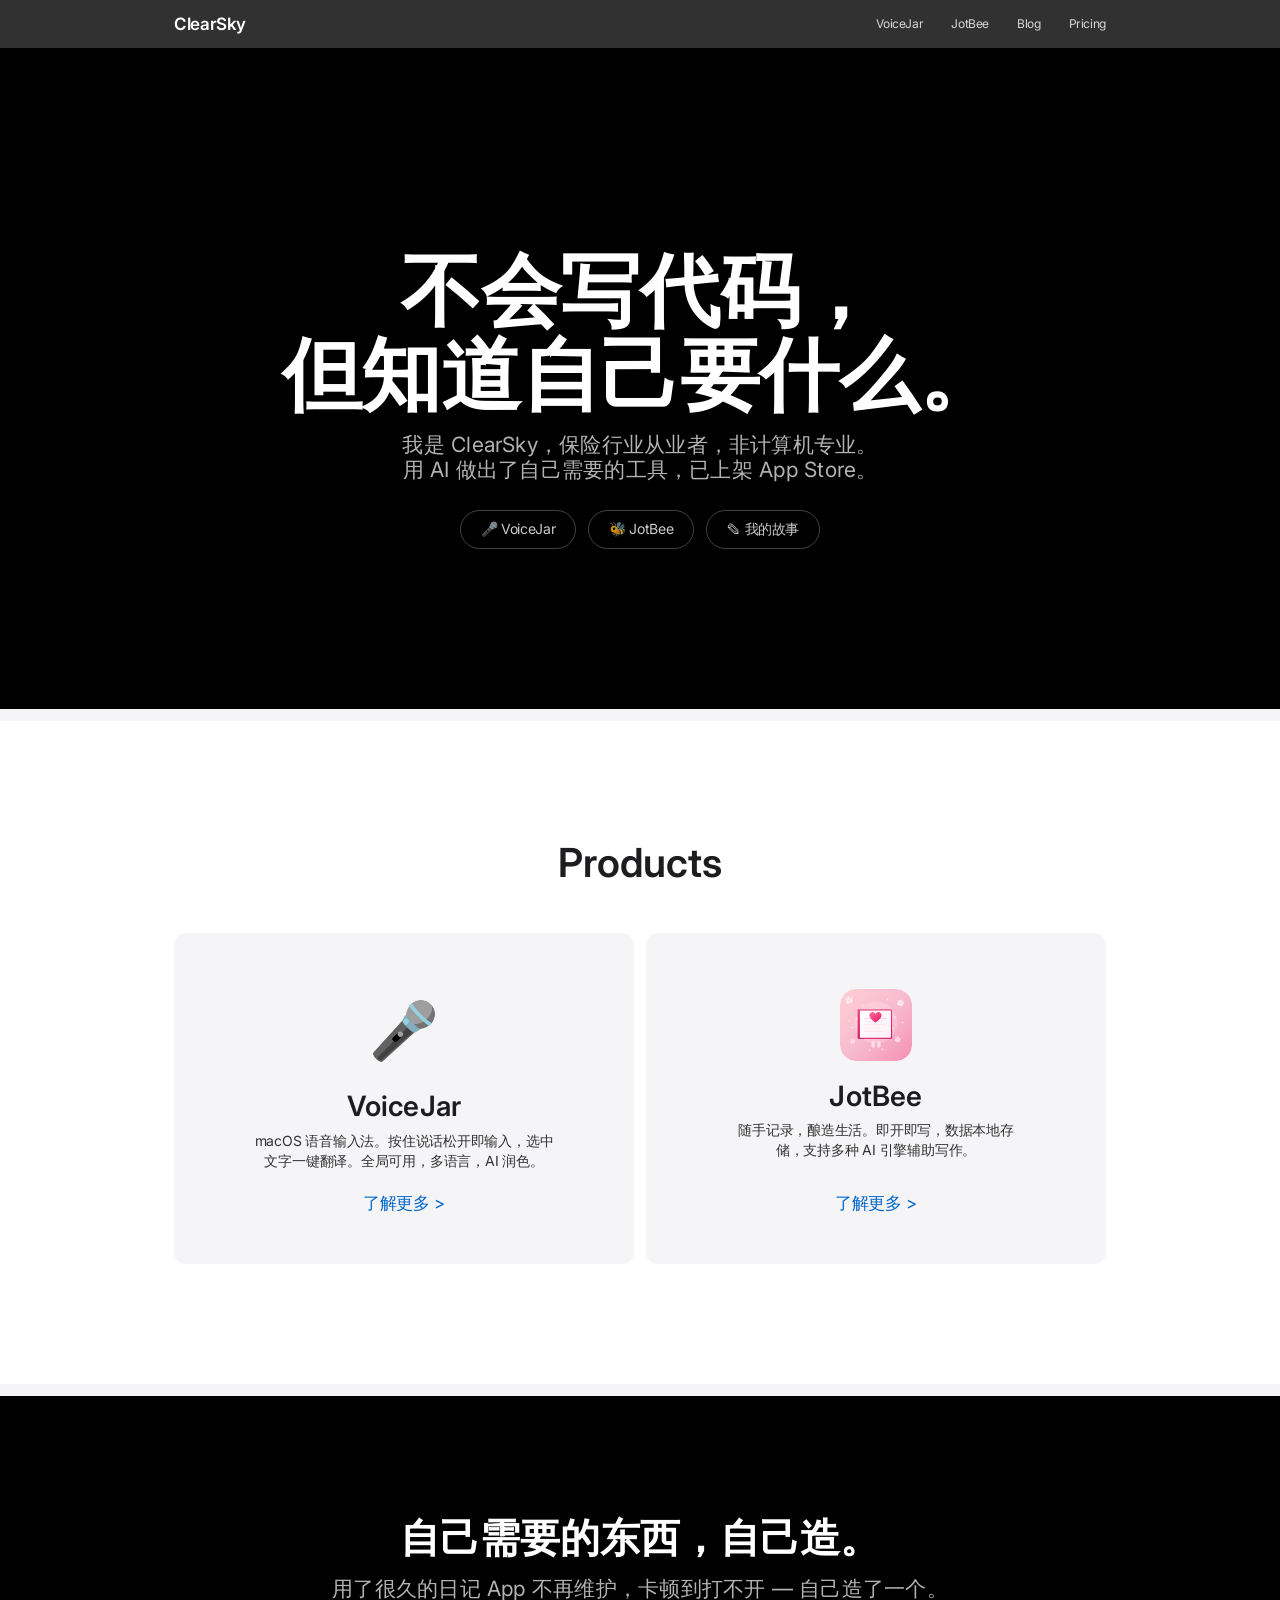
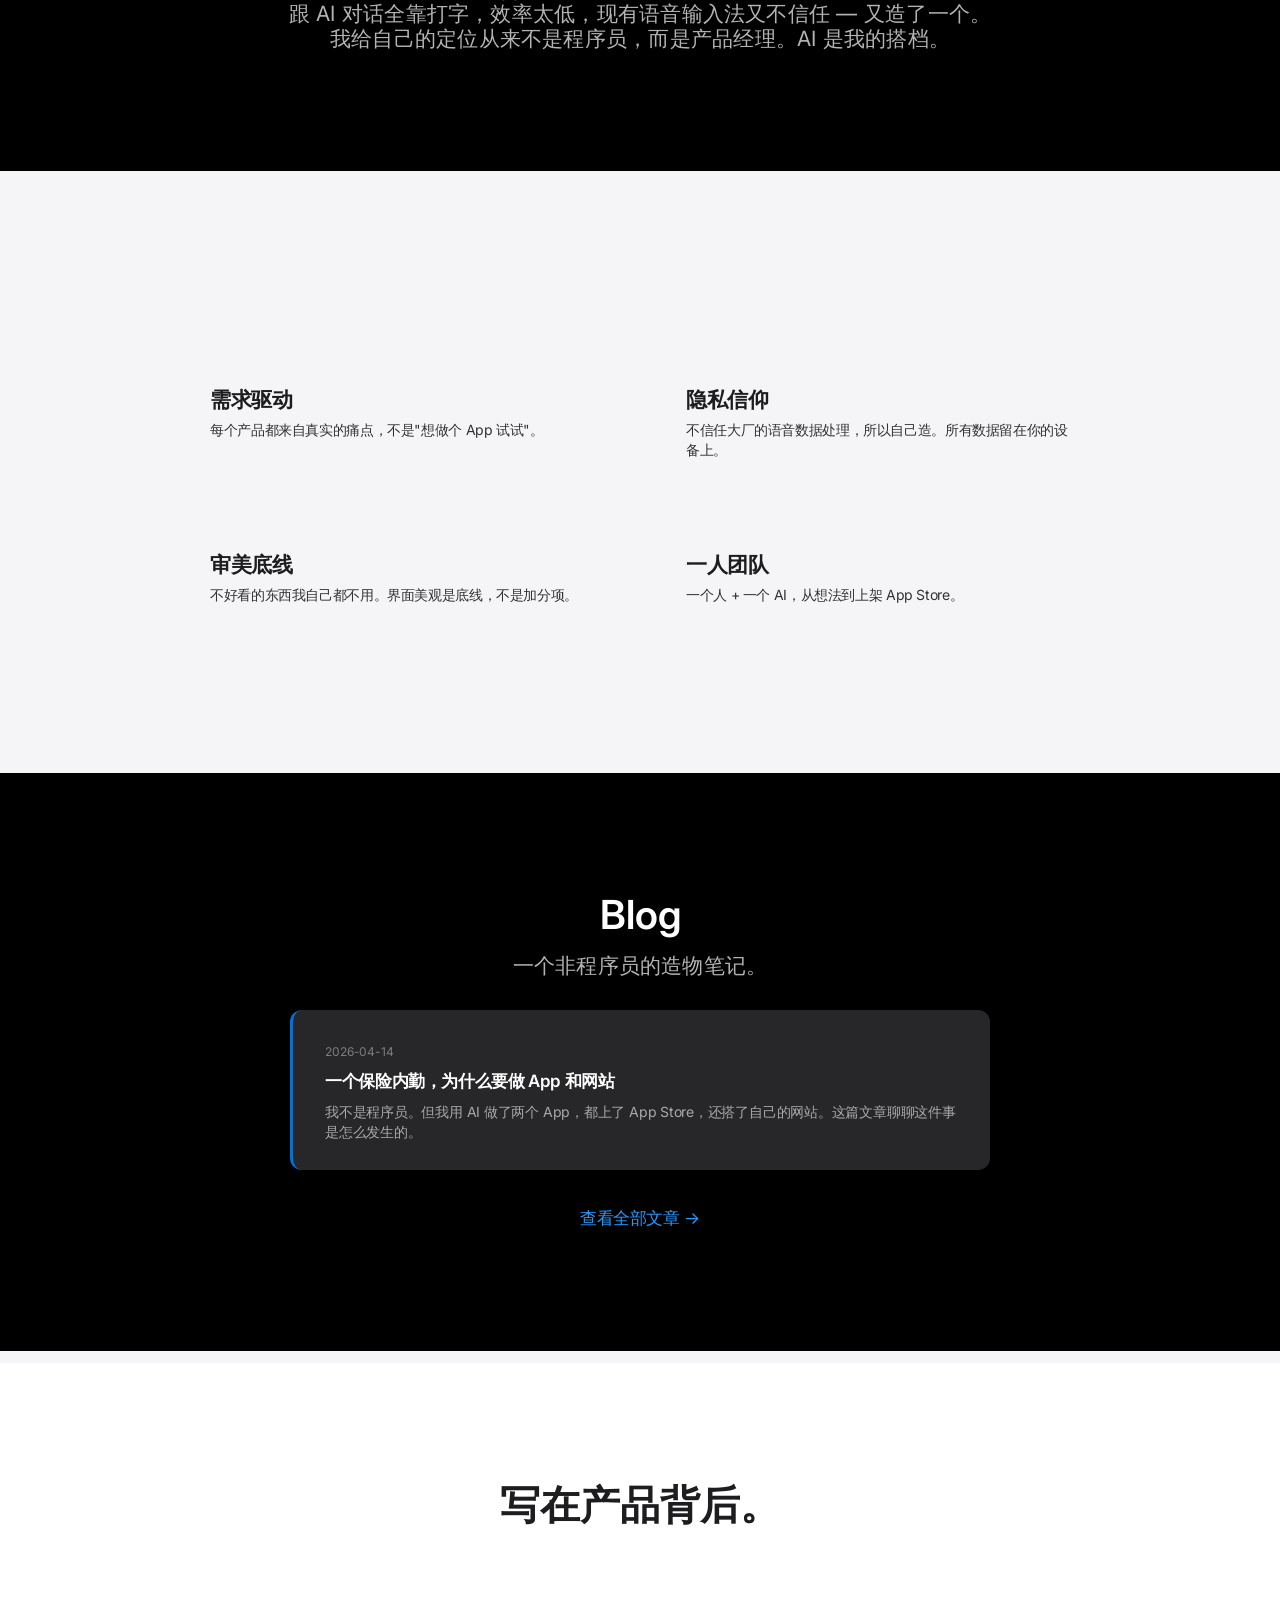
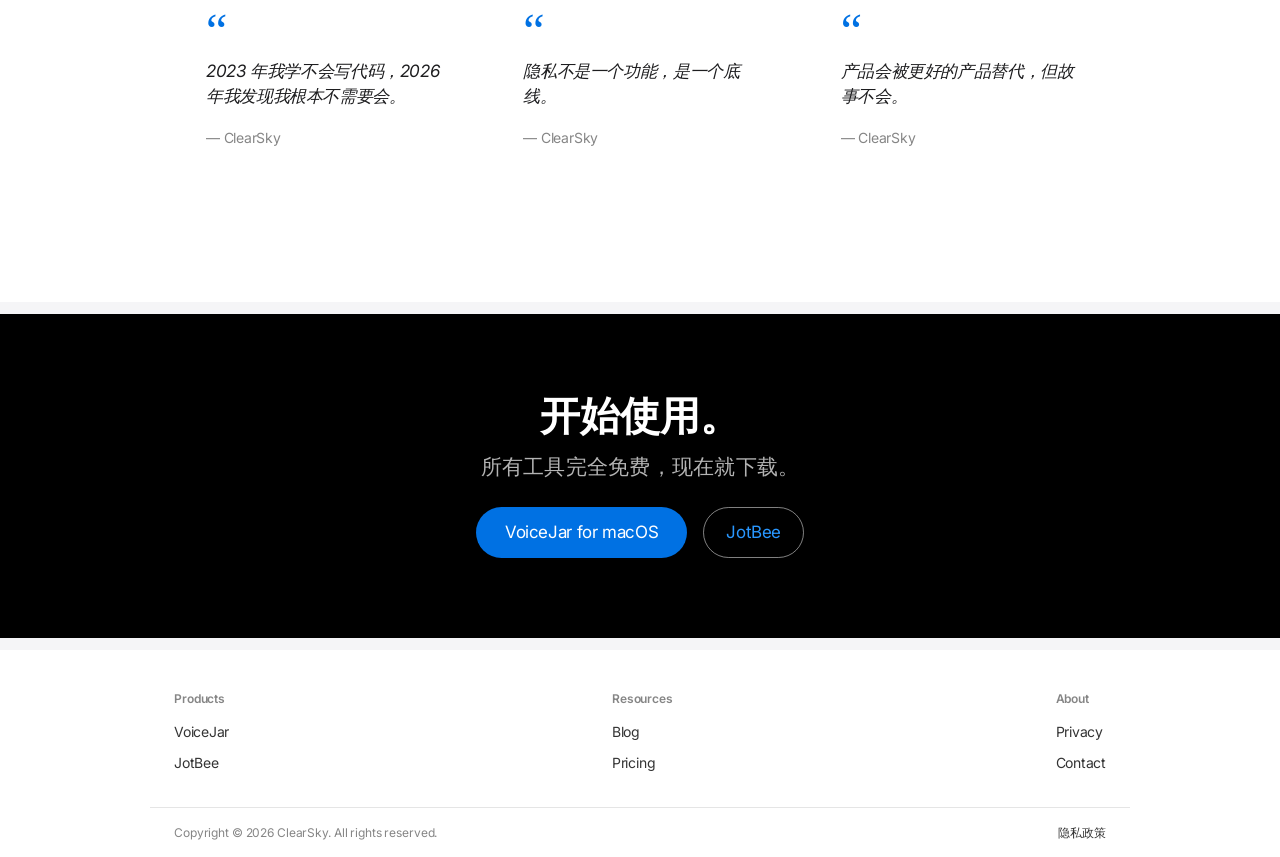
==== commit 73a9e05e: "Brand upgrade: BabyJournal → JotBee across all pages - Nav, footer, hero, product tiles now link to " ====
--- a/index.html
+++ b/index.html
@@ -4,8 +4,8 @@
     <meta charset="UTF-8">
     <meta name="viewport" content="width=device-width, initial-scale=1.0">
     <title>ClearSky — 不会写代码，但知道自己要什么</title>
-    <meta name="description" content="ClearSky，保险行业从业者，非计算机专业。不会写代码，用 AI 做出了自己需要的工具。VoiceJar 语音输入法、BabyJournal 日记 App，已上架 App Store。">
-    <meta name="keywords" content="ClearSky,AI开发,非程序员做App,VoiceJar,BabyJournal,语音输入法,日记app,AI时代,职业转型">
+    <meta name="description" content="ClearSky，保险行业从业者，非计算机专业。不会写代码，用 AI 做出了自己需要的工具。VoiceJar 语音输入法、JotBee 日记 App，已上架 App Store。">
+    <meta name="keywords" content="ClearSky,AI开发,非程序员做App,VoiceJar,JotBee,语音输入法,日记app,AI时代,职业转型">
     <link rel="icon" href="/favicon.svg" type="image/svg+xml">
     <link rel="apple-touch-icon" href="/apple-touch-icon.png">
     <meta name="theme-color" content="#000000">
@@ -32,7 +32,7 @@
         <button class="nav-toggle" aria-label="Menu"><span></span><span></span><span></span></button>
         <div class="nav-links">
             <a href="voicejar/">VoiceJar</a>
-            <a href="babyjournal/">BabyJournal</a>
+            <a href="https://jotbee.app">JotBee</a>
             <a href="blog/">Blog</a>
             <a href="pricing/">Pricing</a>
         </div>
@@ -48,7 +48,7 @@
                 <p class="subtitle">我是 ClearSky，保险行业从业者，非计算机专业。<br>用 AI 做出了自己需要的工具，已上架 App Store。</p>
                 <div class="hero-products">
                     <a href="voicejar/" class="hero-product-tag">&#127908; VoiceJar</a>
-                    <a href="babyjournal/" class="hero-product-tag">&#128212; BabyJournal</a>
+                    <a href="https://jotbee.app" class="hero-product-tag">&#128029; JotBee</a>
                     <a href="blog/hello-world.html" class="hero-product-tag">&#9998; 我的故事</a>
                 </div>
             </div>
@@ -66,10 +66,10 @@
                     <p>macOS 语音输入法。按住说话松开即输入，选中文字一键翻译。全局可用，多语言，AI 润色。</p>
                     <span class="tile-link">了解更多 &gt;</span>
                 </a>
-                <a href="babyjournal/" class="product-tile">
-                    <img src="babyjournal/icon-web.png" alt="BabyJournal" class="product-tile-appicon">
-                    <h3>BabyJournal</h3>
-                    <p>轻量日志 App。即开即写，数据本地存储，支持多种 AI 引擎辅助写作。</p>
+                <a href="https://jotbee.app" class="product-tile">
+                    <img src="babyjournal/icon-web.png" alt="JotBee" class="product-tile-appicon">
+                    <h3>JotBee</h3>
+                    <p>随手记录，酿造生活。即开即写，数据本地存储，支持多种 AI 引擎辅助写作。</p>
                     <span class="tile-link">了解更多 &gt;</span>
                 </a>
             </div>
@@ -155,7 +155,7 @@
             <p class="subtitle">所有工具完全免费，现在就下载。</p>
             <div class="cta-group">
                 <a href="voicejar/" class="btn-primary">VoiceJar for macOS</a>
-                <a href="babyjournal/" class="btn-pill">BabyJournal</a>
+                <a href="https://jotbee.app" class="btn-pill">JotBee</a>
             </div>
         </div>
     </div>
@@ -168,7 +168,7 @@
             <div class="footer-col">
                 <h4>Products</h4>
                 <a href="voicejar/">VoiceJar</a>
-                <a href="babyjournal/">BabyJournal</a>
+                <a href="https://jotbee.app">JotBee</a>
             </div>
             <div class="footer-col">
                 <h4>Resources</h4>
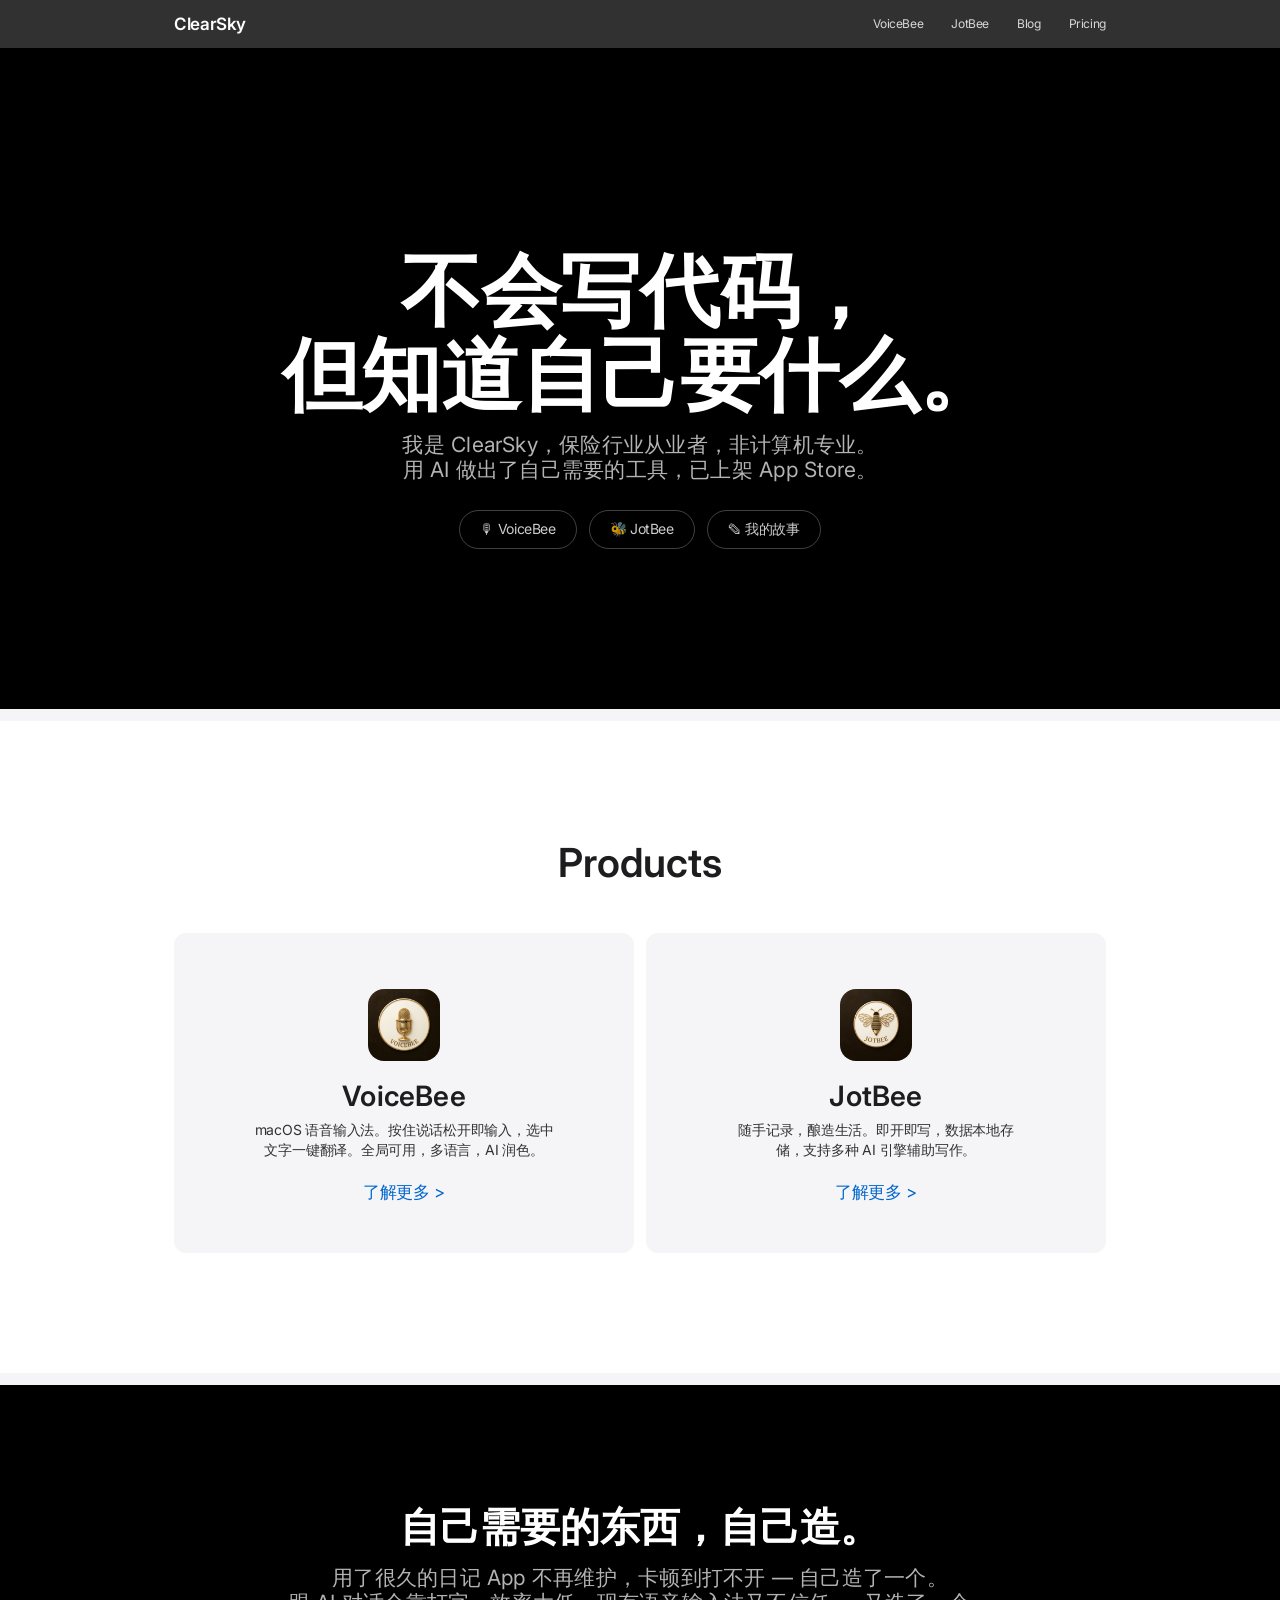
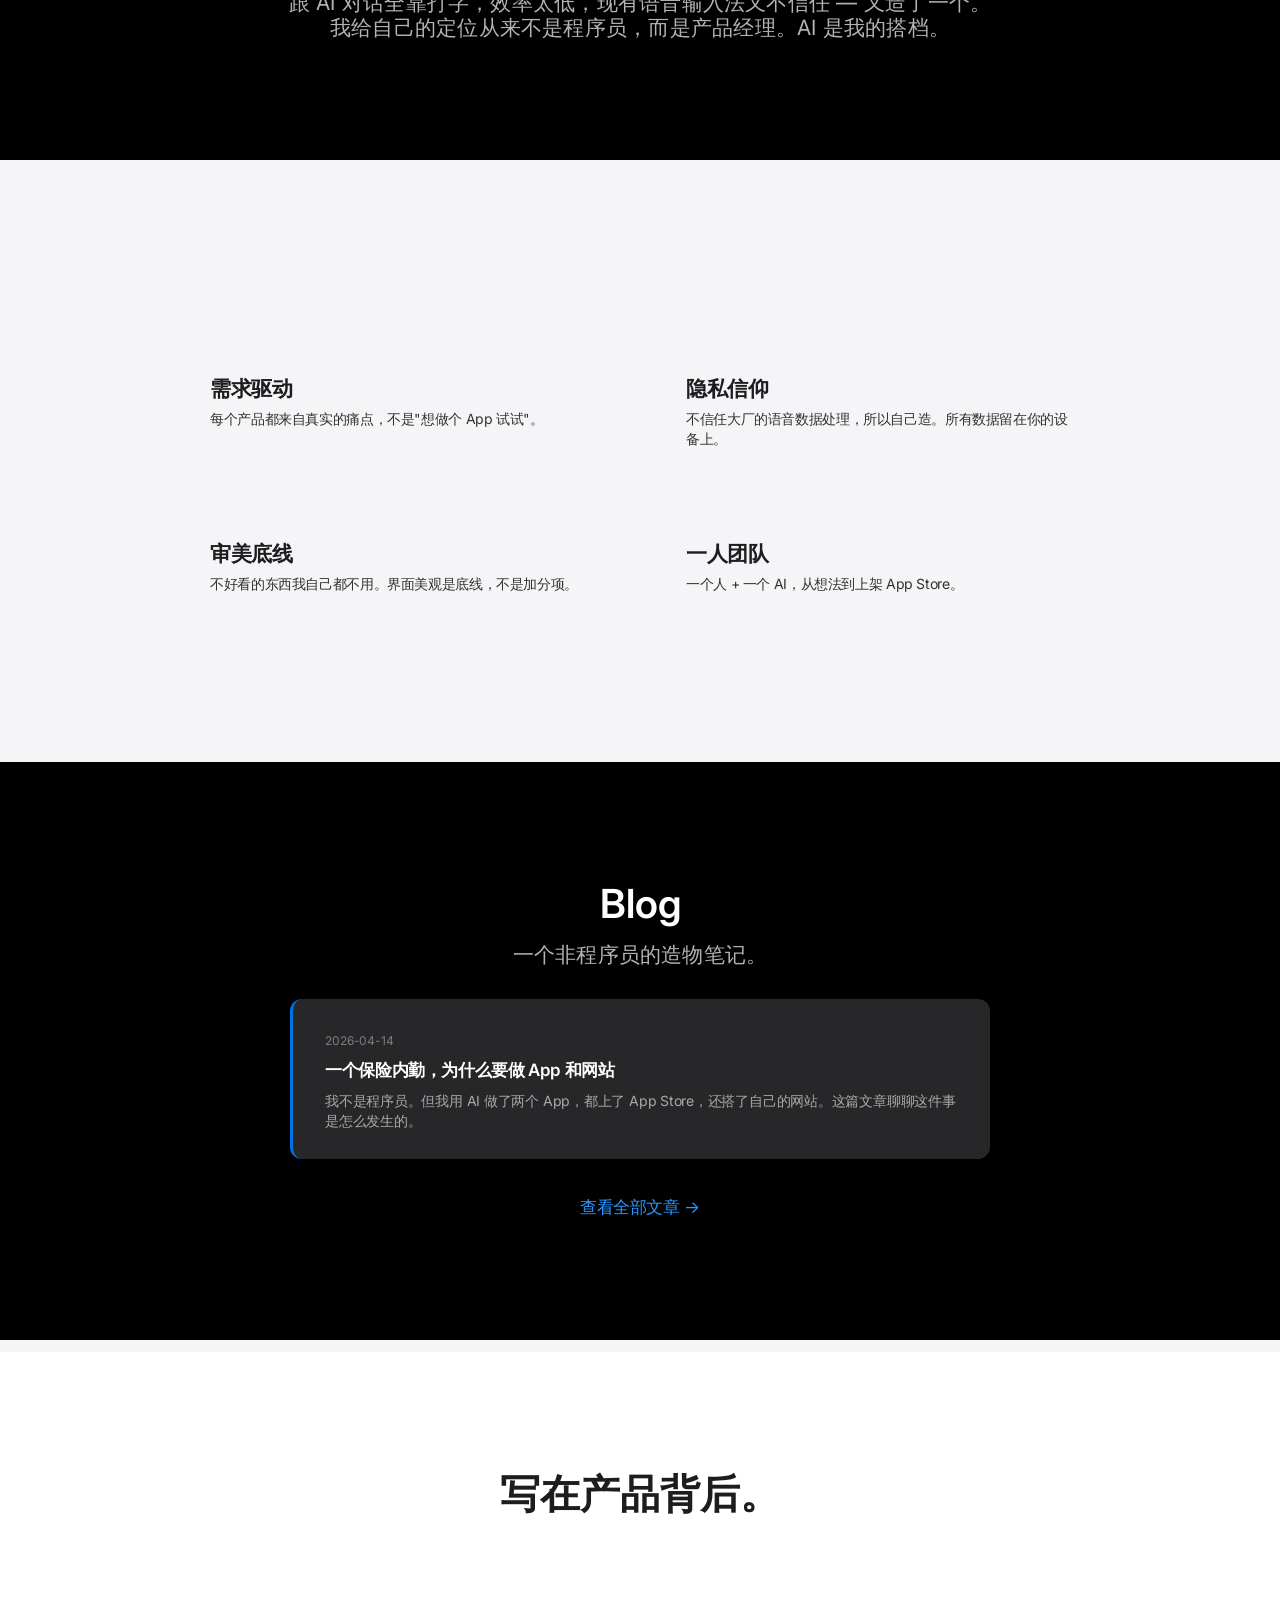
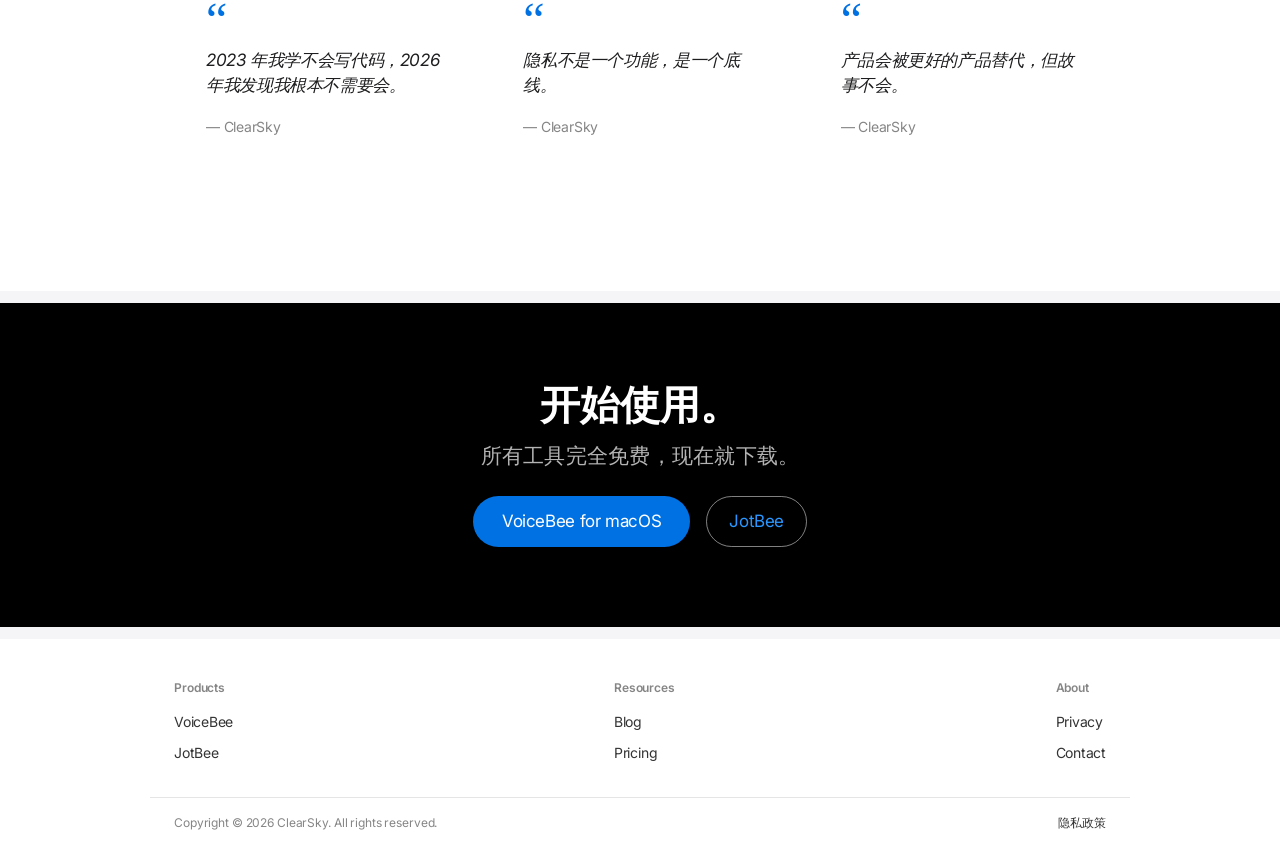
==== commit 45f83131: "Rename VoiceJar to VoiceBee across entire site - Product name: VoiceJar → VoiceBee - URL path: /voic" ====
--- a/index.html
+++ b/index.html
@@ -4,8 +4,8 @@
     <meta charset="UTF-8">
     <meta name="viewport" content="width=device-width, initial-scale=1.0">
     <title>ClearSky — 不会写代码，但知道自己要什么</title>
-    <meta name="description" content="ClearSky，保险行业从业者，非计算机专业。不会写代码，用 AI 做出了自己需要的工具。VoiceJar 语音输入法、JotBee 日记 App，已上架 App Store。">
-    <meta name="keywords" content="ClearSky,AI开发,非程序员做App,VoiceJar,JotBee,语音输入法,日记app,AI时代,职业转型">
+    <meta name="description" content="ClearSky，保险行业从业者，非计算机专业。不会写代码，用 AI 做出了自己需要的工具。VoiceBee 语音输入法、JotBee 日记 App，已上架 App Store。">
+    <meta name="keywords" content="ClearSky,AI开发,非程序员做App,VoiceBee,JotBee,语音输入法,日记app,AI时代,职业转型">
     <link rel="icon" href="/favicon.svg" type="image/svg+xml">
     <link rel="apple-touch-icon" href="/apple-touch-icon.png">
     <meta name="theme-color" content="#000000">
@@ -31,7 +31,7 @@
         <a href="./" class="nav-logo">ClearSky</a>
         <button class="nav-toggle" aria-label="Menu"><span></span><span></span><span></span></button>
         <div class="nav-links">
-            <a href="voicejar/">VoiceJar</a>
+            <a href="voicebee/">VoiceBee</a>
             <a href="https://jotbee.app">JotBee</a>
             <a href="blog/">Blog</a>
             <a href="pricing/">Pricing</a>
@@ -47,7 +47,7 @@
                 <h1 class="headline-hero">不会写代码，<br>但知道自己要什么。</h1>
                 <p class="subtitle">我是 ClearSky，保险行业从业者，非计算机专业。<br>用 AI 做出了自己需要的工具，已上架 App Store。</p>
                 <div class="hero-products">
-                    <a href="voicejar/" class="hero-product-tag">&#127908; VoiceJar</a>
+                    <a href="voicebee/" class="hero-product-tag">&#127897; VoiceBee</a>
                     <a href="https://jotbee.app" class="hero-product-tag">&#128029; JotBee</a>
                     <a href="blog/hello-world.html" class="hero-product-tag">&#9998; 我的故事</a>
                 </div>
@@ -60,9 +60,9 @@
         <div class="section-inner">
             <h2 class="headline-section">Products</h2>
             <div class="product-tiles">
-                <a href="voicejar/" class="product-tile">
-                    <div class="product-tile-icon">&#127908;</div>
-                    <h3>VoiceJar</h3>
+                <a href="voicebee/" class="product-tile">
+                    <img src="voicebee/icon-web.png" alt="VoiceBee" class="product-tile-appicon">
+                    <h3>VoiceBee</h3>
                     <p>macOS 语音输入法。按住说话松开即输入，选中文字一键翻译。全局可用，多语言，AI 润色。</p>
                     <span class="tile-link">了解更多 &gt;</span>
                 </a>
@@ -154,7 +154,7 @@
             <h2 class="headline-section">开始使用。</h2>
             <p class="subtitle">所有工具完全免费，现在就下载。</p>
             <div class="cta-group">
-                <a href="voicejar/" class="btn-primary">VoiceJar for macOS</a>
+                <a href="voicebee/" class="btn-primary">VoiceBee for macOS</a>
                 <a href="https://jotbee.app" class="btn-pill">JotBee</a>
             </div>
         </div>
@@ -167,7 +167,7 @@
         <div class="footer-inner">
             <div class="footer-col">
                 <h4>Products</h4>
-                <a href="voicejar/">VoiceJar</a>
+                <a href="voicebee/">VoiceBee</a>
                 <a href="https://jotbee.app">JotBee</a>
             </div>
             <div class="footer-col">
--- a/style.css
+++ b/style.css
@@ -1117,7 +1117,7 @@
     gap: 16px;
 }
 
-/* ===== VoiceJar Preview Mockup ===== */
+/* ===== VoiceBee Preview Mockup ===== */
 
 .vj-preview-wrap {
     margin-top: 56px;
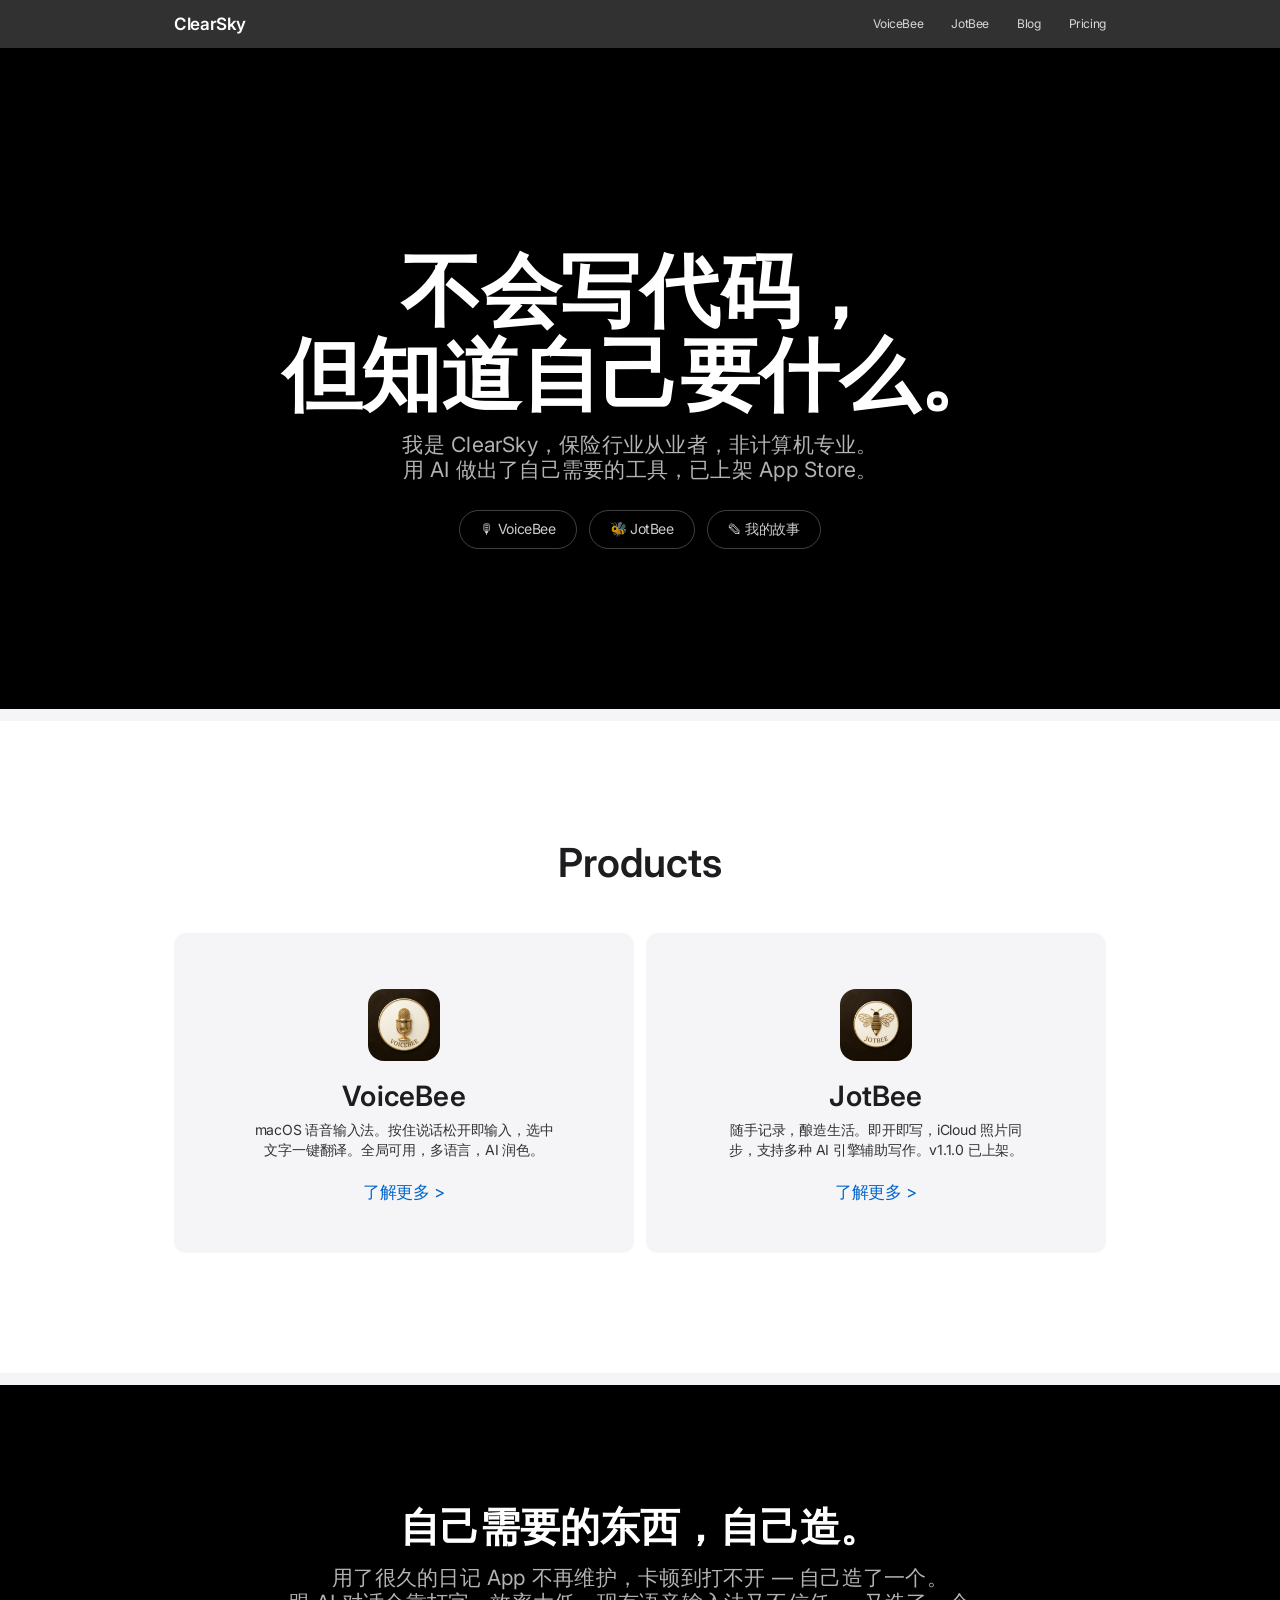
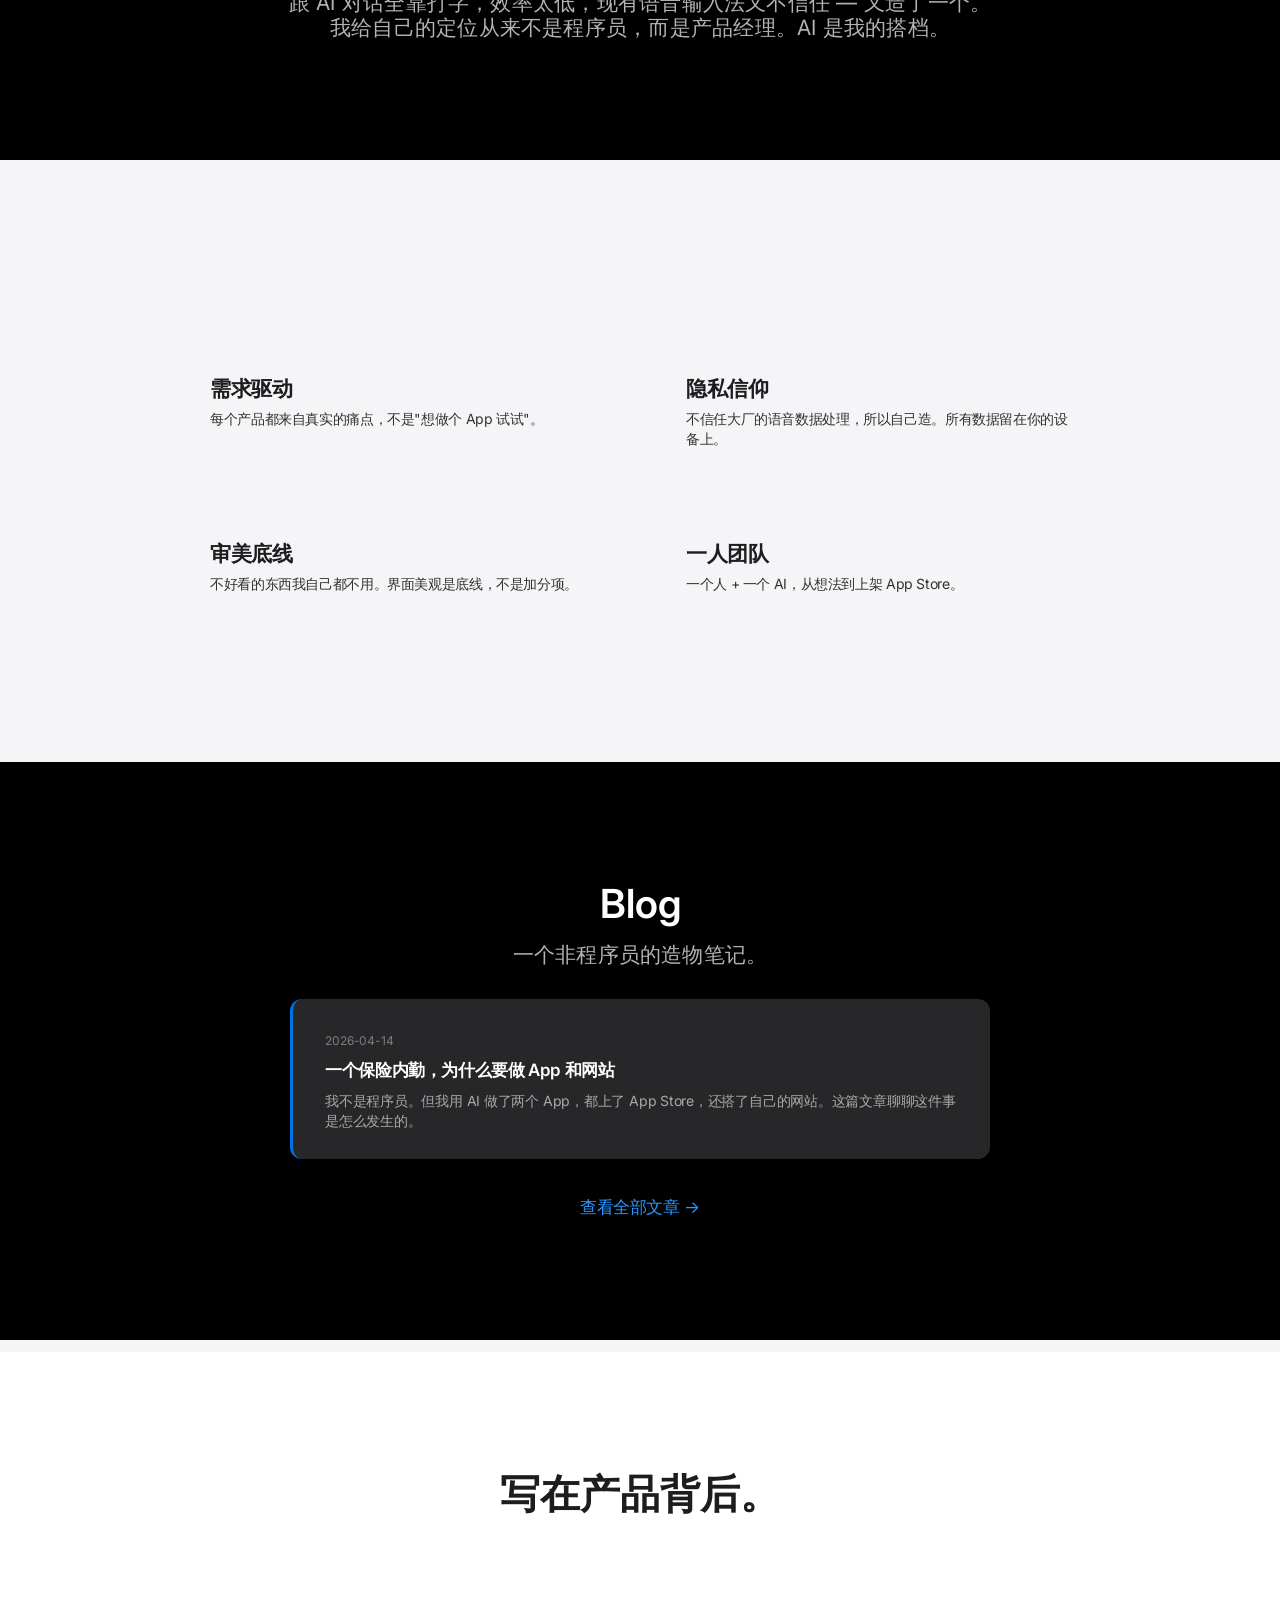
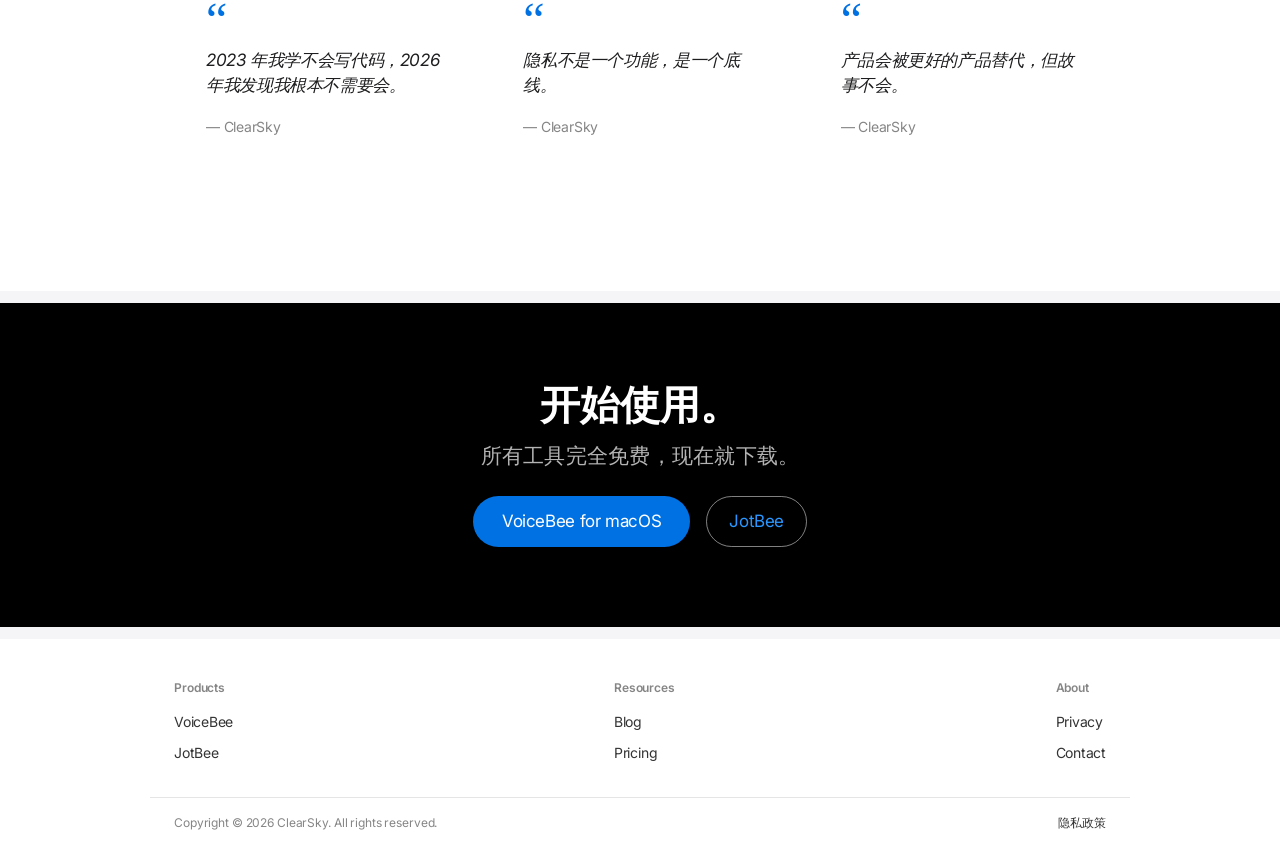
==== commit 3c0b4408: "JotBee v1.1.0 产品描述更新：iCloud照片同步 Co-Authored-By: Claude Opus 4.6 <noreply@anthropic.com>" ====
--- a/index.html
+++ b/index.html
@@ -69,7 +69,7 @@
                 <a href="https://jotbee.app" class="product-tile">
                     <img src="babyjournal/icon-web.png" alt="JotBee" class="product-tile-appicon">
                     <h3>JotBee</h3>
-                    <p>随手记录，酿造生活。即开即写，数据本地存储，支持多种 AI 引擎辅助写作。</p>
+                    <p>随手记录，酿造生活。即开即写，iCloud 照片同步，支持多种 AI 引擎辅助写作。v1.1.0 已上架。</p>
                     <span class="tile-link">了解更多 &gt;</span>
                 </a>
             </div>
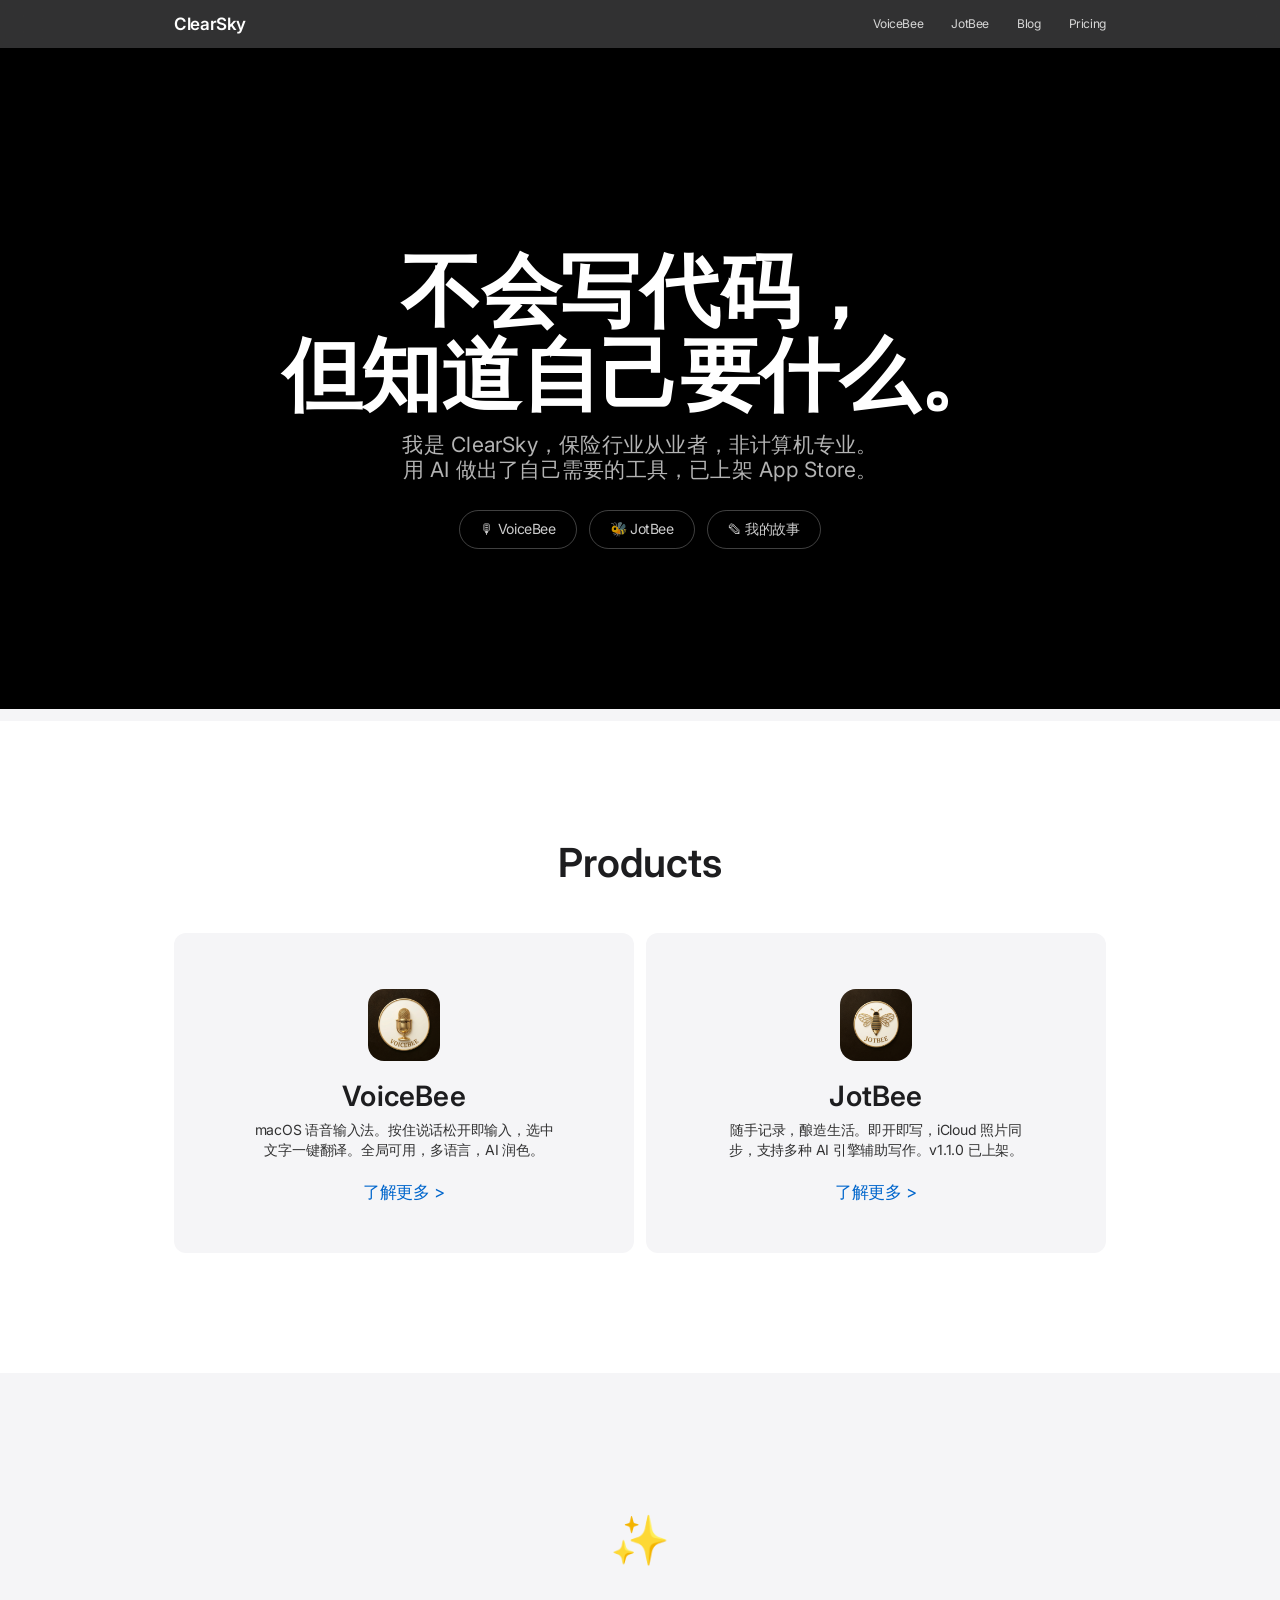
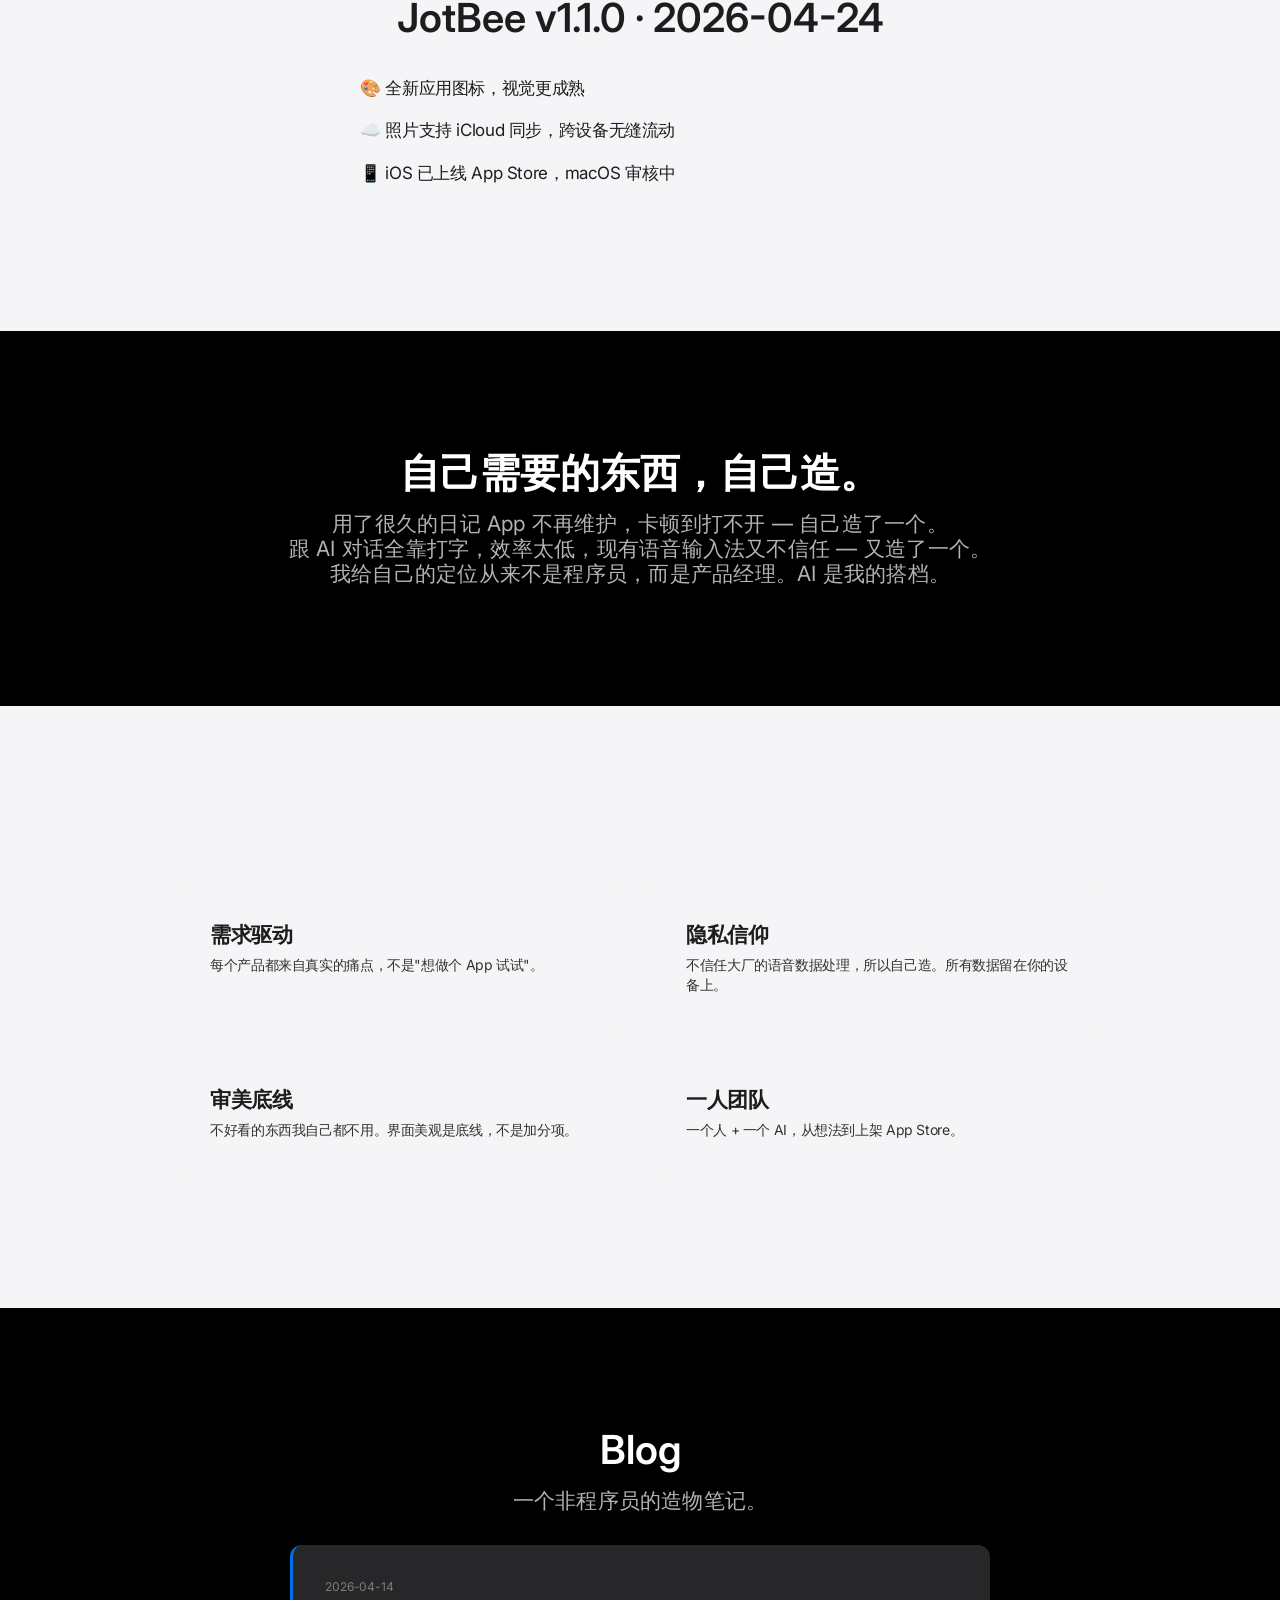
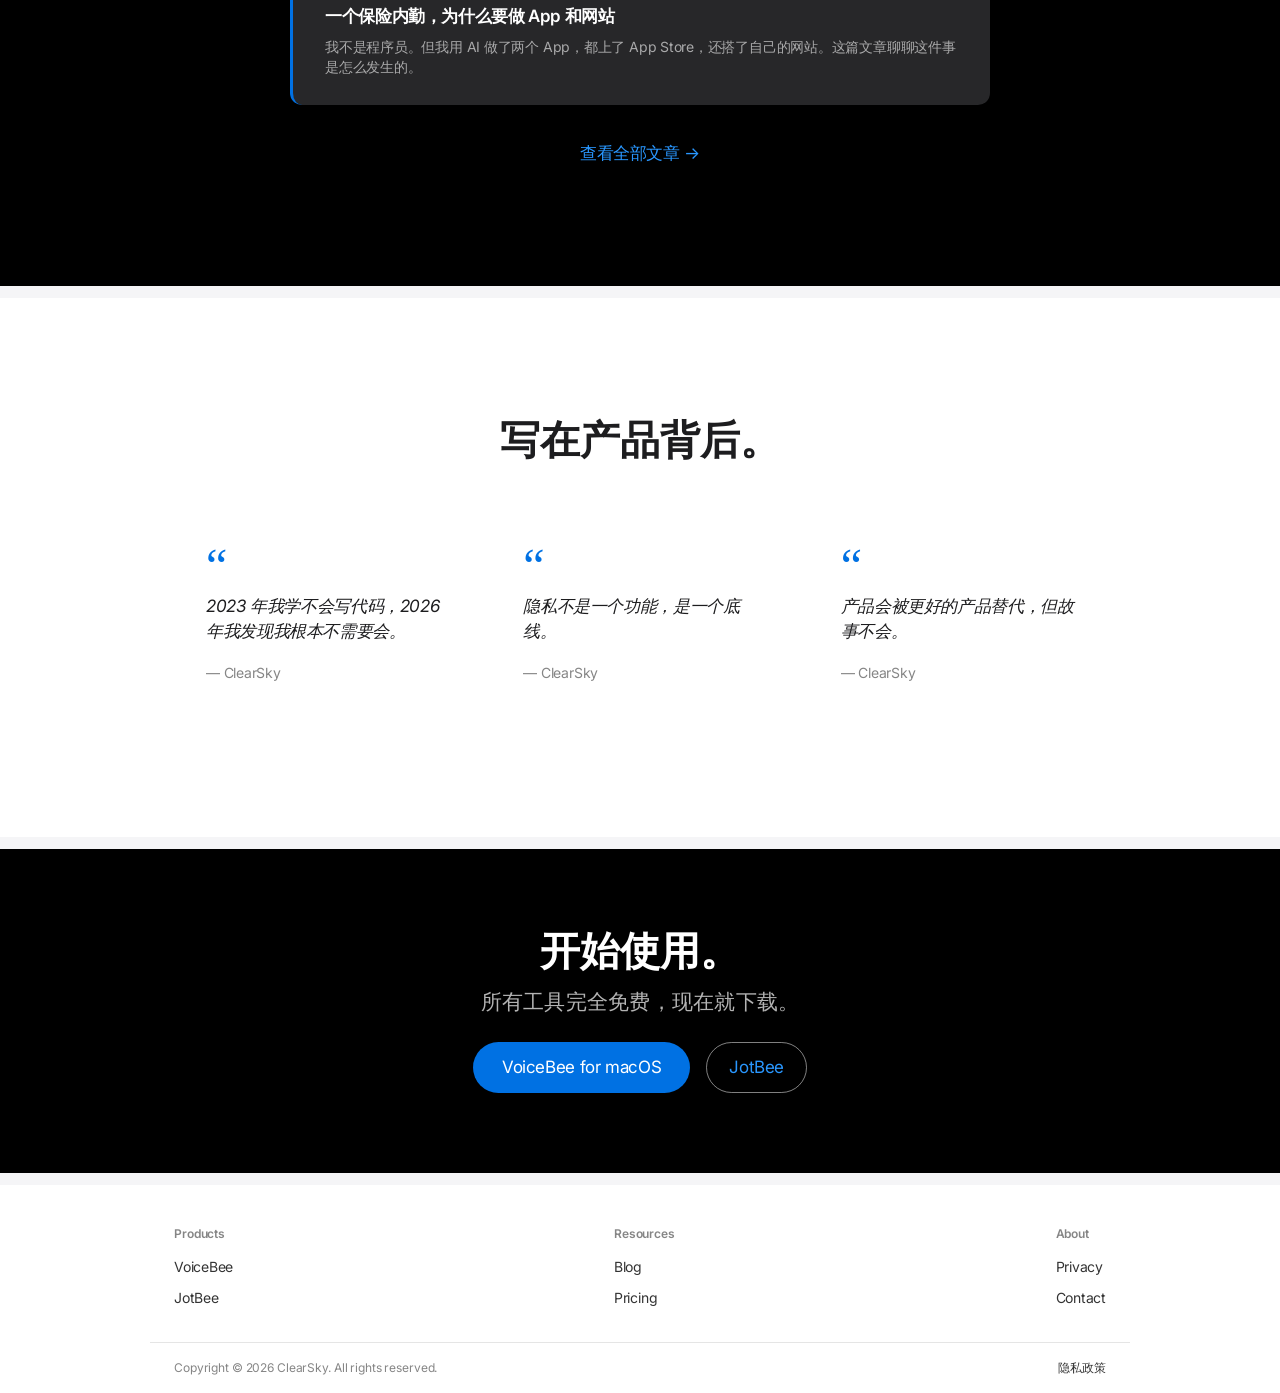
==== commit a32f4057: "JotBee v1.1.0 视觉同步：新图标 + What's New 区块 - 同步新应用图标到 apple-touch-icon / babyjournal/icon-web - favicon " ====
--- a/index.html
+++ b/index.html
@@ -6,7 +6,7 @@
     <title>ClearSky — 不会写代码，但知道自己要什么</title>
     <meta name="description" content="ClearSky，保险行业从业者，非计算机专业。不会写代码，用 AI 做出了自己需要的工具。VoiceBee 语音输入法、JotBee 日记 App，已上架 App Store。">
     <meta name="keywords" content="ClearSky,AI开发,非程序员做App,VoiceBee,JotBee,语音输入法,日记app,AI时代,职业转型">
-    <link rel="icon" href="/favicon.svg" type="image/svg+xml">
+    <link rel="icon" href="/favicon.png" type="image/png">
     <link rel="apple-touch-icon" href="/apple-touch-icon.png">
     <meta name="theme-color" content="#000000">
     <link rel="canonical" href="https://tangzhihong.com/">
@@ -76,6 +76,19 @@
         </div>
     </div>
 
+    <!-- What's New — Light -->
+    <div id="whats-new" class="section section-light fade-in">
+        <div class="section-inner">
+            <span class="section-icon">✨</span>
+            <h2 class="headline-section">JotBee v1.1.0 · 2026-04-24</h2>
+            <div style="max-width: 560px; margin: 32px auto 0; text-align: left; line-height: 1.9;">
+                <p style="margin: 10px 0;">🎨 全新应用图标，视觉更成熟</p>
+                <p style="margin: 10px 0;">☁️ 照片支持 iCloud 同步，跨设备无缝流动</p>
+                <p style="margin: 10px 0;">📱 iOS 已上线 App Store，macOS 审核中</p>
+            </div>
+        </div>
+    </div>
+
     <!-- About — Dark (价值主张) -->
     <div class="section section-dark">
         <div class="section-inner fade-in">
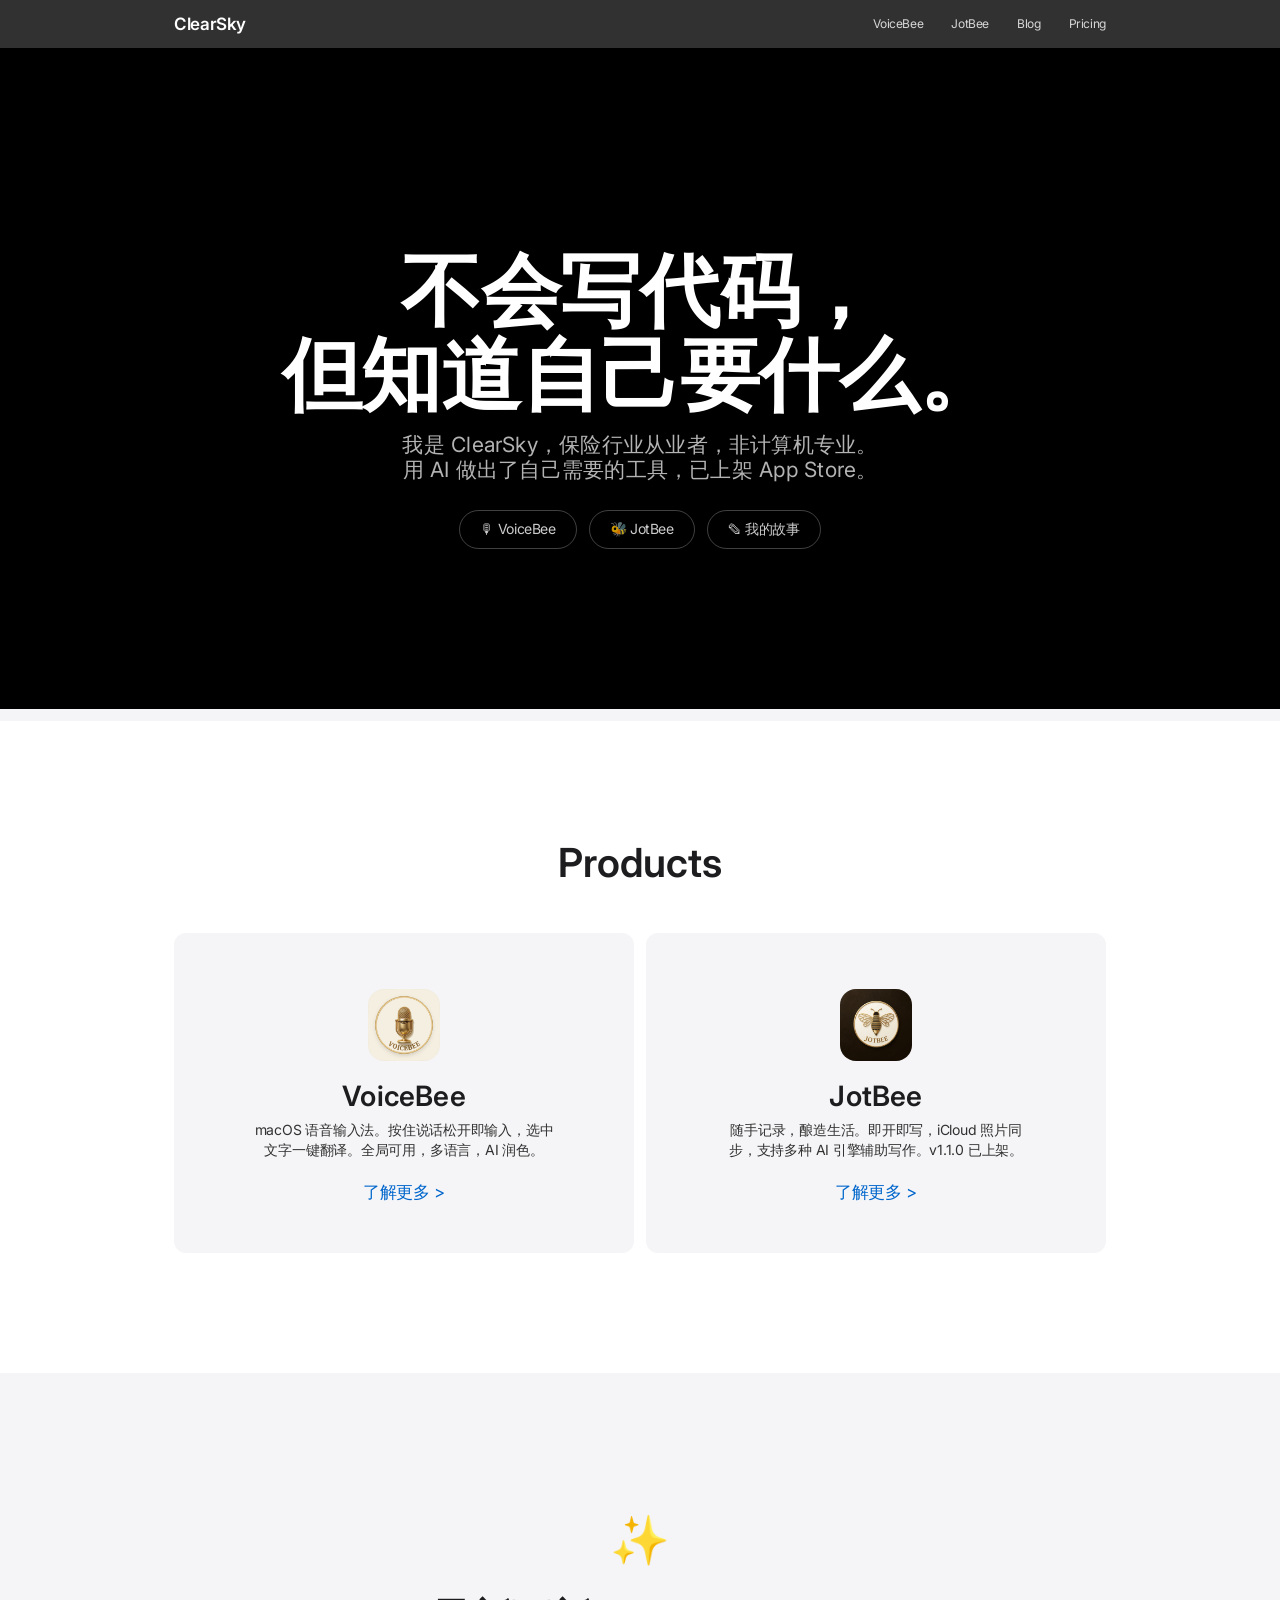
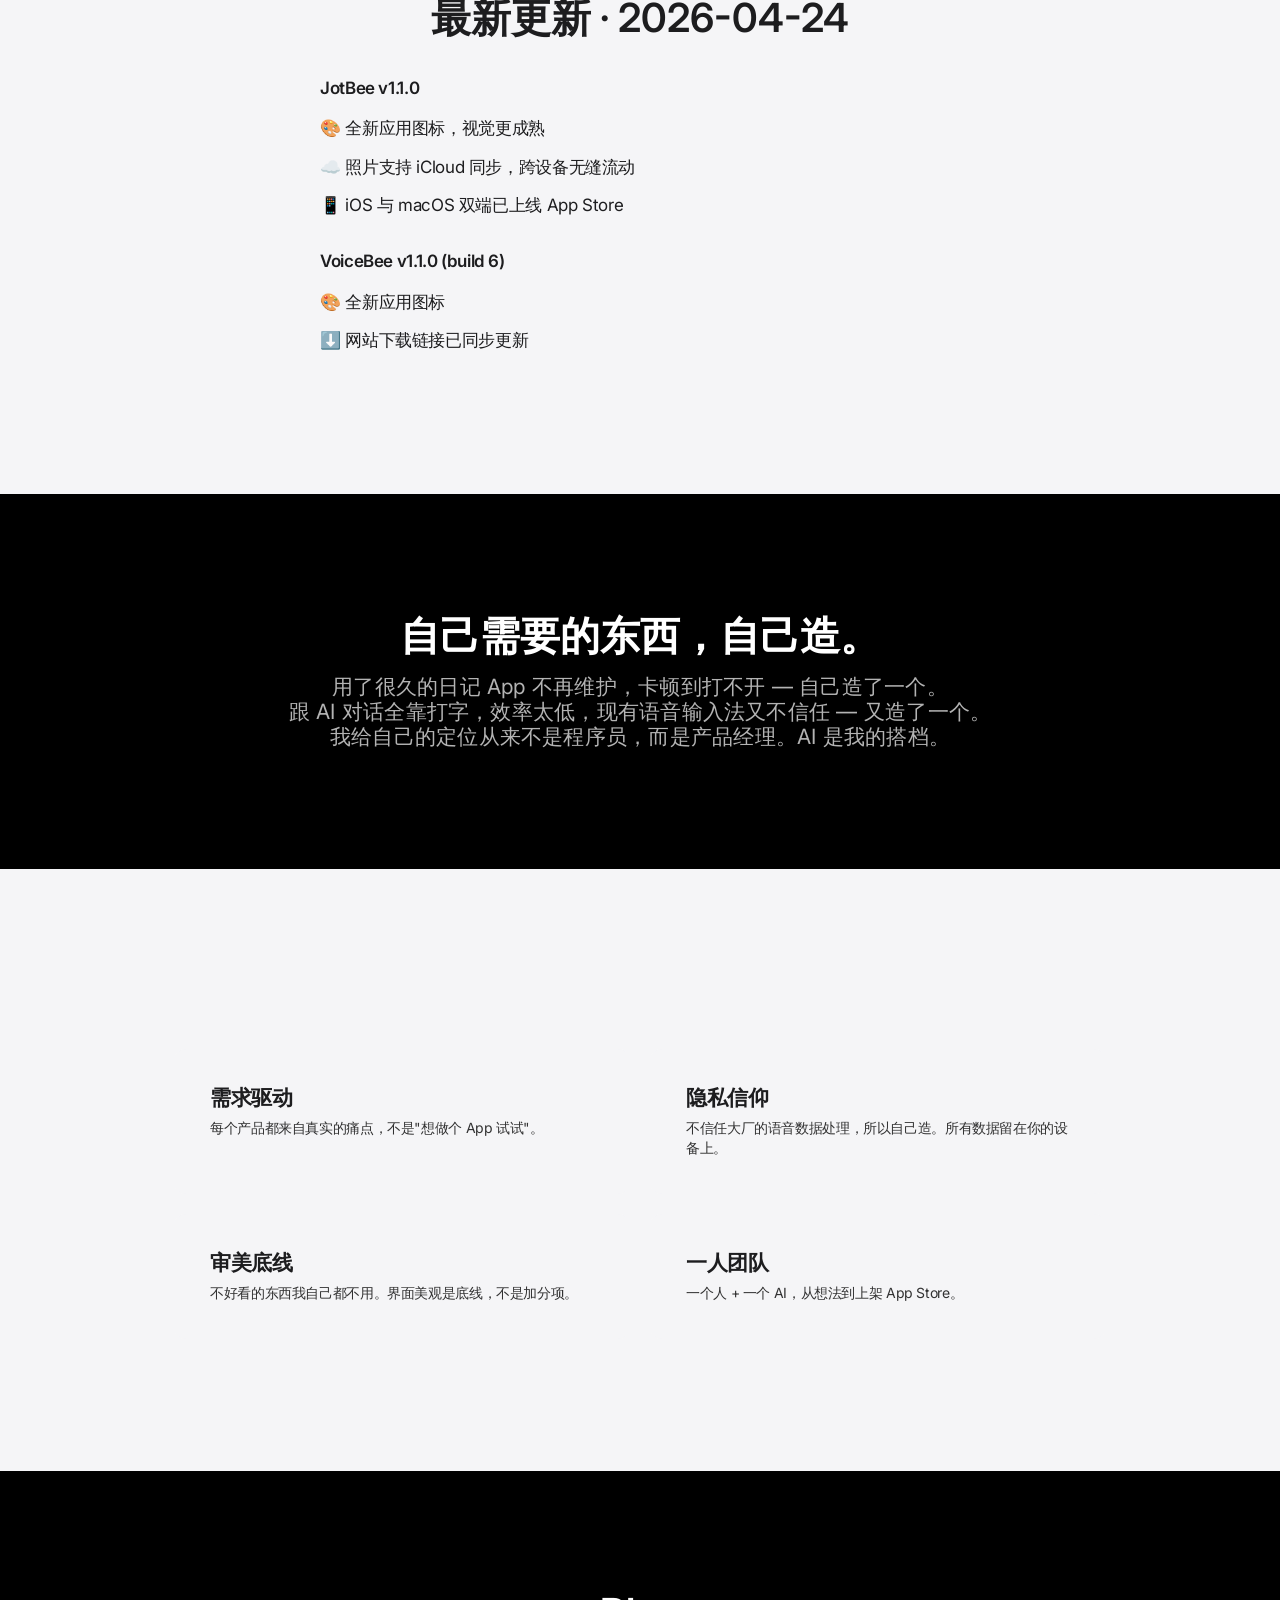
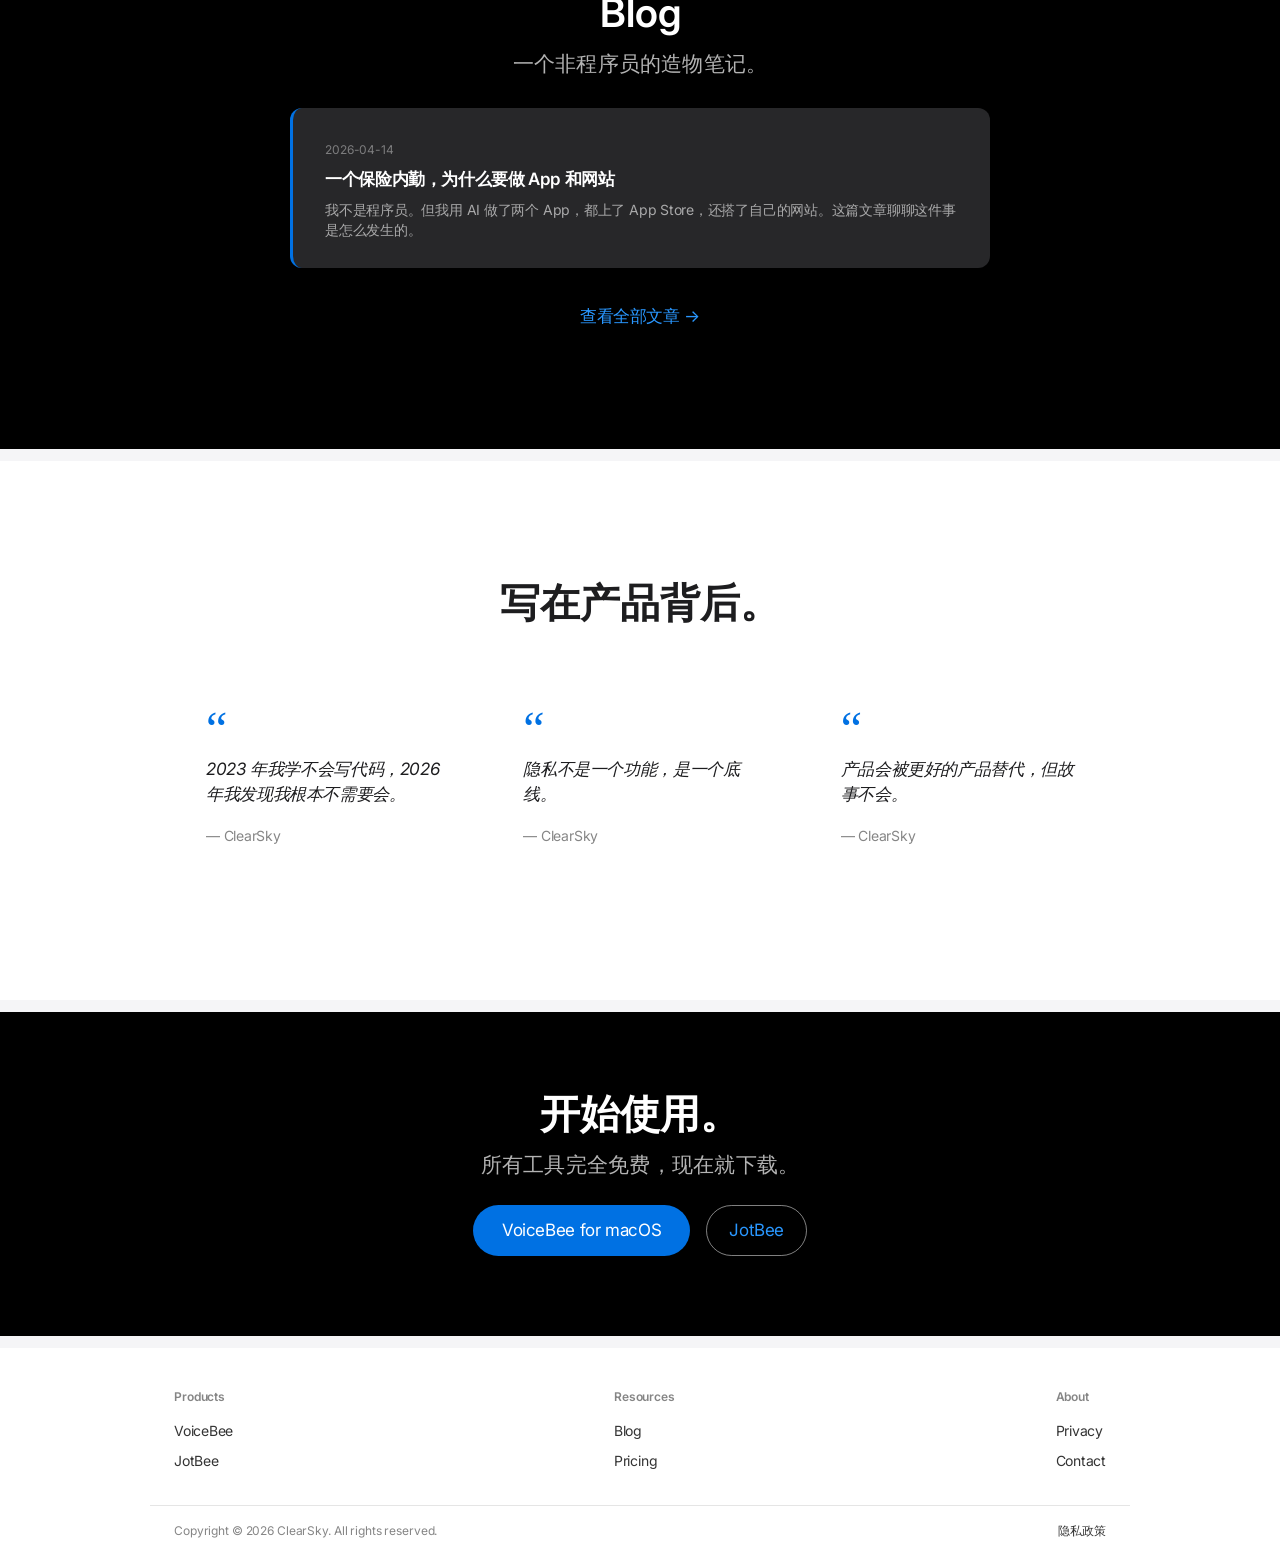
==== commit f315cdb8: "VoiceBee v1.1.0 build 6 + JotBee 双端上架同步 - VoiceBee.dmg 重打：新图标、清理 entitlements、build 5→6 - voicebee/i" ====
--- a/index.html
+++ b/index.html
@@ -80,11 +80,15 @@
     <div id="whats-new" class="section section-light fade-in">
         <div class="section-inner">
             <span class="section-icon">✨</span>
-            <h2 class="headline-section">JotBee v1.1.0 · 2026-04-24</h2>
-            <div style="max-width: 560px; margin: 32px auto 0; text-align: left; line-height: 1.9;">
-                <p style="margin: 10px 0;">🎨 全新应用图标，视觉更成熟</p>
-                <p style="margin: 10px 0;">☁️ 照片支持 iCloud 同步，跨设备无缝流动</p>
-                <p style="margin: 10px 0;">📱 iOS 已上线 App Store，macOS 审核中</p>
+            <h2 class="headline-section">最新更新 · 2026-04-24</h2>
+            <div style="max-width: 640px; margin: 32px auto 0; text-align: left; line-height: 1.9;">
+                <p style="margin: 18px 0 8px; font-weight: 600;">JotBee v1.1.0</p>
+                <p style="margin: 6px 0;">🎨 全新应用图标，视觉更成熟</p>
+                <p style="margin: 6px 0;">☁️ 照片支持 iCloud 同步，跨设备无缝流动</p>
+                <p style="margin: 6px 0;">📱 iOS 与 macOS 双端已上线 App Store</p>
+                <p style="margin: 24px 0 8px; font-weight: 600;">VoiceBee v1.1.0 (build 6)</p>
+                <p style="margin: 6px 0;">🎨 全新应用图标</p>
+                <p style="margin: 6px 0;">⬇️ 网站下载链接已同步更新</p>
             </div>
         </div>
     </div>
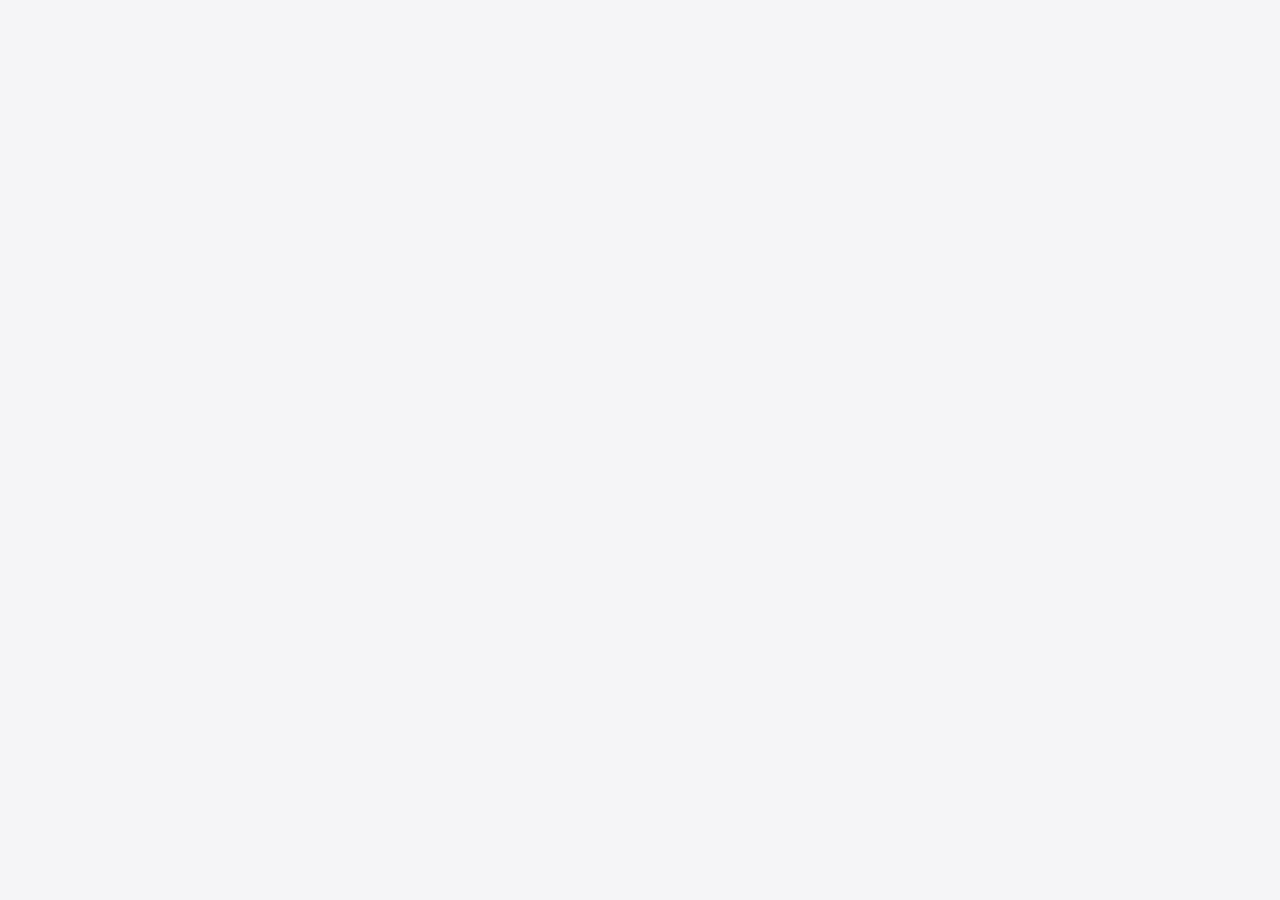
==== commit d77d00d1: "chore: ClearSky 工作室静态站重做(dist 2026-05-04 11:09) 整站重做:废弃旧 blog/pricing/babyjournal/voicebee 多页结构, 切换为" ====
--- a/index.html
+++ b/index.html
@@ -1,219 +1,17 @@
 <!DOCTYPE html>
-<html lang="zh-CN">
+<html lang="en">
 <head>
     <meta charset="UTF-8">
     <meta name="viewport" content="width=device-width, initial-scale=1.0">
-    <title>ClearSky — 不会写代码，但知道自己要什么</title>
-    <meta name="description" content="ClearSky，保险行业从业者，非计算机专业。不会写代码，用 AI 做出了自己需要的工具。VoiceBee 语音输入法、JotBee 日记 App，已上架 App Store。">
-    <meta name="keywords" content="ClearSky,AI开发,非程序员做App,VoiceBee,JotBee,语音输入法,日记app,AI时代,职业转型">
-    <link rel="icon" href="/favicon.png" type="image/png">
-    <link rel="apple-touch-icon" href="/apple-touch-icon.png">
-    <meta name="theme-color" content="#000000">
-    <link rel="canonical" href="https://tangzhihong.com/">
-    <meta property="og:title" content="ClearSky — 不会写代码，但知道自己要什么">
-    <meta property="og:description" content="非科班，不会写代码，用 AI 做出了上架 App Store 的产品。">
-    <meta property="og:type" content="website">
-    <meta property="og:url" content="https://tangzhihong.com/">
-    <meta property="og:image" content="https://tangzhihong.com/og-image.svg">
-    <meta property="og:site_name" content="ClearSky">
-    <meta property="og:locale" content="zh_CN">
-    <meta name="twitter:card" content="summary_large_image">
-    <meta name="twitter:title" content="ClearSky — 不会写代码，但知道自己要什么">
-    <meta name="twitter:description" content="非科班，不会写代码，用 AI 做出了上架 App Store 的产品。">
-    <meta name="twitter:image" content="https://tangzhihong.com/og-image.svg">
-    <link rel="stylesheet" href="style.css">
+    <title>JotBee — A free journal that just lets you write · freejournal.app</title>
+    <meta name="description" content="JotBee is a free, native journal app for iOS and macOS. No accounts, no subscriptions, no ads. Built by an indie studio. The app behind freejournal.app since March 2025.">
+    <link rel="stylesheet" href="styles.css">
+    <script crossorigin src="https://unpkg.com/react@18.3.1/umd/react.production.min.js"></script>
+    <script crossorigin src="https://unpkg.com/react-dom@18.3.1/umd/react-dom.production.min.js"></script>
 </head>
 <body>
-
-    <a href="#main" class="skip-nav">跳到主要内容</a>
-
-    <div class="nav"><div class="nav-inner">
-        <a href="./" class="nav-logo">ClearSky</a>
-        <button class="nav-toggle" aria-label="Menu"><span></span><span></span><span></span></button>
-        <div class="nav-links">
-            <a href="voicebee/">VoiceBee</a>
-            <a href="https://jotbee.app">JotBee</a>
-            <a href="blog/">Blog</a>
-            <a href="pricing/">Pricing</a>
-        </div>
-    </div></div>
-
-    <main id="main">
-
-    <!-- Hero — Dark -->
-    <div class="section section-dark">
-        <div class="section-inner">
-            <div class="hero">
-                <h1 class="headline-hero">不会写代码，<br>但知道自己要什么。</h1>
-                <p class="subtitle">我是 ClearSky，保险行业从业者，非计算机专业。<br>用 AI 做出了自己需要的工具，已上架 App Store。</p>
-                <div class="hero-products">
-                    <a href="voicebee/" class="hero-product-tag">&#127897; VoiceBee</a>
-                    <a href="https://jotbee.app" class="hero-product-tag">&#128029; JotBee</a>
-                    <a href="blog/hello-world.html" class="hero-product-tag">&#9998; 我的故事</a>
-                </div>
-            </div>
-        </div>
-    </div>
-
-    <!-- Products — White -->
-    <div class="section section-white">
-        <div class="section-inner">
-            <h2 class="headline-section">Products</h2>
-            <div class="product-tiles">
-                <a href="voicebee/" class="product-tile">
-                    <img src="voicebee/icon-web.png" alt="VoiceBee" class="product-tile-appicon">
-                    <h3>VoiceBee</h3>
-                    <p>macOS 语音输入法。按住说话松开即输入，选中文字一键翻译。全局可用，多语言，AI 润色。</p>
-                    <span class="tile-link">了解更多 &gt;</span>
-                </a>
-                <a href="https://jotbee.app" class="product-tile">
-                    <img src="babyjournal/icon-web.png" alt="JotBee" class="product-tile-appicon">
-                    <h3>JotBee</h3>
-                    <p>随手记录，酿造生活。即开即写，iCloud 照片同步，支持多种 AI 引擎辅助写作。v1.1.0 已上架。</p>
-                    <span class="tile-link">了解更多 &gt;</span>
-                </a>
-            </div>
-        </div>
-    </div>
-
-    <!-- What's New — Light -->
-    <div id="whats-new" class="section section-light fade-in">
-        <div class="section-inner">
-            <span class="section-icon">✨</span>
-            <h2 class="headline-section">最新更新 · 2026-04-24</h2>
-            <div style="max-width: 640px; margin: 32px auto 0; text-align: left; line-height: 1.9;">
-                <p style="margin: 18px 0 8px; font-weight: 600;">JotBee v1.1.0</p>
-                <p style="margin: 6px 0;">🎨 全新应用图标，视觉更成熟</p>
-                <p style="margin: 6px 0;">☁️ 照片支持 iCloud 同步，跨设备无缝流动</p>
-                <p style="margin: 6px 0;">📱 iOS 与 macOS 双端已上线 App Store</p>
-                <p style="margin: 24px 0 8px; font-weight: 600;">VoiceBee v1.1.0 (build 6)</p>
-                <p style="margin: 6px 0;">🎨 全新应用图标</p>
-                <p style="margin: 6px 0;">⬇️ 网站下载链接已同步更新</p>
-            </div>
-        </div>
-    </div>
-
-    <!-- About — Dark (价值主张) -->
-    <div class="section section-dark">
-        <div class="section-inner fade-in">
-            <h2 class="headline-section">自己需要的东西，自己造。</h2>
-            <p class="subtitle">用了很久的日记 App 不再维护，卡顿到打不开 — 自己造了一个。<br>跟 AI 对话全靠打字，效率太低，现有语音输入法又不信任 — 又造了一个。<br>我给自己的定位从来不是程序员，而是产品经理。AI 是我的搭档。</p>
-        </div>
-    </div>
-
-    <!-- Values — Light (参考型网格) -->
-    <div class="section section-light">
-        <div class="section-inner">
-            <div class="values-grid">
-                <div class="value-card">
-                    <h3>需求驱动</h3>
-                    <p>每个产品都来自真实的痛点，不是"想做个 App 试试"。</p>
-                </div>
-                <div class="value-card">
-                    <h3>隐私信仰</h3>
-                    <p>不信任大厂的语音数据处理，所以自己造。所有数据留在你的设备上。</p>
-                </div>
-                <div class="value-card">
-                    <h3>审美底线</h3>
-                    <p>不好看的东西我自己都不用。界面美观是底线，不是加分项。</p>
-                </div>
-                <div class="value-card">
-                    <h3>一人团队</h3>
-                    <p>一个人 + 一个 AI，从想法到上架 App Store。</p>
-                </div>
-            </div>
-        </div>
-    </div>
-
-    <!-- Blog — Dark -->
-    <div class="section section-dark">
-        <div class="section-inner">
-            <h2 class="headline-section">Blog</h2>
-            <p class="subtitle">一个非程序员的造物笔记。</p>
-            <div class="blog-list">
-                <a href="blog/hello-world.html" class="blog-item">
-                    <span class="blog-date">2026-04-14</span>
-                    <h3>一个保险内勤，为什么要做 App 和网站</h3>
-                    <p>我不是程序员。但我用 AI 做了两个 App，都上了 App Store，还搭了自己的网站。这篇文章聊聊这件事是怎么发生的。</p>
-                </a>
-            </div>
-            <a href="blog/" class="link-more" style="margin-top:24px">查看全部文章 &rarr;</a>
-        </div>
-    </div>
-
-    <!-- Quotes — White -->
-    <div class="section section-white">
-        <div class="section-inner">
-            <h2 class="headline-section">写在产品背后。</h2>
-            <div class="testimonials">
-                <div class="testimonial-item">
-                    <div class="testimonial-quote">&ldquo;</div>
-                    <p class="testimonial-text">2023 年我学不会写代码，2026 年我发现我根本不需要会。</p>
-                    <span class="testimonial-name">— ClearSky</span>
-                </div>
-                <div class="testimonial-item">
-                    <div class="testimonial-quote">&ldquo;</div>
-                    <p class="testimonial-text">隐私不是一个功能，是一个底线。</p>
-                    <span class="testimonial-name">— ClearSky</span>
-                </div>
-                <div class="testimonial-item">
-                    <div class="testimonial-quote">&ldquo;</div>
-                    <p class="testimonial-text">产品会被更好的产品替代，但故事不会。</p>
-                    <span class="testimonial-name">— ClearSky</span>
-                </div>
-            </div>
-        </div>
-    </div>
-
-    <!-- CTA — Dark -->
-    <div class="section section-dark" style="padding:80px 0">
-        <div class="section-inner" style="text-align:center">
-            <h2 class="headline-section">开始使用。</h2>
-            <p class="subtitle">所有工具完全免费，现在就下载。</p>
-            <div class="cta-group">
-                <a href="voicebee/" class="btn-primary">VoiceBee for macOS</a>
-                <a href="https://jotbee.app" class="btn-pill">JotBee</a>
-            </div>
-        </div>
-    </div>
-
-    </main>
-
-    <!-- Footer -->
-    <div class="footer">
-        <div class="footer-inner">
-            <div class="footer-col">
-                <h4>Products</h4>
-                <a href="voicebee/">VoiceBee</a>
-                <a href="https://jotbee.app">JotBee</a>
-            </div>
-            <div class="footer-col">
-                <h4>Resources</h4>
-                <a href="blog/">Blog</a>
-                <a href="pricing/">Pricing</a>
-            </div>
-            <div class="footer-col">
-                <h4>About</h4>
-                <a href="privacy.html">Privacy</a>
-                <a href="mailto:hi@tangzhihong.com">Contact</a>
-            </div>
-        </div>
-        <div class="footer-legal">
-            <span>Copyright &copy; 2026 ClearSky. All rights reserved.</span>
-            <div class="footer-legal-links">
-                <a href="privacy.html">隐私政策</a>
-            </div>
-        </div>
-    </div>
-
-    <script>
-    const obs = new IntersectionObserver((entries) => {
-        entries.forEach(e => { if (e.isIntersecting) { e.target.classList.add('visible'); obs.unobserve(e.target) } })
-    }, { threshold: 0.15 });
-    document.querySelectorAll('.fade-in').forEach(el => obs.observe(el));
-    const toggle = document.querySelector('.nav-toggle');
-    const links = document.querySelector('.nav-links');
-    if (toggle) toggle.addEventListener('click', () => { toggle.classList.toggle('open'); links.classList.toggle('open') });
-    </script>
+    <a href="#main" class="skip-nav">Skip to main content</a>
+    <div id="root"></div>
+    <script src="freejournal.js" defer></script>
 </body>
 </html>
--- a/styles.css
+++ b/styles.css
@@ -0,0 +1,1591 @@
+/* ===== ClearSky — Apple-inspired System (v2) ===== */
+
+@import url('https://fonts.googleapis.com/css2?family=Noto+Sans+SC:wght@300;400;500;600;700&display=swap');
+
+*, *::before, *::after { margin: 0; padding: 0; box-sizing: border-box }
+
+:root {
+    /* Surfaces (defaults — overridden by theme classes) */
+    --bg-page: #f5f5f7;
+    --bg-dark: #000000;
+    --bg-white: #ffffff;
+    --bg-light: #f5f5f7;
+    --bg-card: #ffffff;
+    --bg-card-dark: #1d1d1f;
+
+    --text-primary: #1d1d1f;
+    --text-secondary: rgba(0, 0, 0, 0.72);
+    --text-tertiary: rgba(0, 0, 0, 0.48);
+
+    --accent: #0071e3;
+    --accent-hover: #0077ed;
+    --accent-soft: rgba(0, 113, 227, 0.08);
+    --link-light: #0066cc;
+    --link-dark: #2997ff;
+
+    --border-light: rgba(0, 0, 0, 0.08);
+    --border-dark: rgba(255, 255, 255, 0.12);
+
+    --font-display: 'SF Pro Display', -apple-system, BlinkMacSystemFont,
+        'PingFang SC', 'Noto Sans SC', 'Source Han Sans CN',
+        'Microsoft YaHei', 'Helvetica Neue', sans-serif;
+    --font-text: 'SF Pro Text', -apple-system, BlinkMacSystemFont,
+        'PingFang SC', 'Noto Sans SC', 'Source Han Sans CN',
+        'Microsoft YaHei', 'Helvetica Neue', sans-serif;
+    --font-mono: 'SF Mono', ui-monospace, Menlo, monospace;
+
+    --max-width: 1040px;
+    --section-padding: 120px 0;
+    --radius-card: 18px;
+    --radius-tile: 22px;
+    --radius-pill: 980px;
+}
+
+/* ===== Theme: Warm (gold + cream) ===== */
+.theme-warm {
+    --bg-page: #f4efe6;
+    --bg-light: #f4efe6;
+    --bg-white: #faf6ef;
+    --bg-card: #faf6ef;
+    --accent: #a17434;
+    --accent-hover: #b88440;
+    --accent-soft: rgba(161, 116, 52, 0.10);
+    --link-light: #7d5722;
+    --link-dark: #d6a558;
+}
+
+/* ===== Theme: Mono (pure black/white) ===== */
+.theme-mono {
+    --accent: #1d1d1f;
+    --accent-hover: #000000;
+    --accent-soft: rgba(0, 0, 0, 0.06);
+    --link-light: #1d1d1f;
+    --link-dark: #ffffff;
+}
+
+html { scroll-behavior: smooth }
+
+body {
+    font-family: var(--font-text);
+    font-size: 17px;
+    line-height: 1.47;
+    letter-spacing: -0.01em;
+    color: var(--text-primary);
+    background: var(--bg-page);
+    -webkit-font-smoothing: antialiased;
+    -moz-osx-font-smoothing: grayscale;
+    text-wrap: pretty;
+}
+
+a { color: inherit; text-decoration: none }
+img { max-width: 100%; height: auto; display: block }
+button { font-family: inherit; cursor: pointer; border: none; background: none }
+
+/* ===== Skip link ===== */
+.skip-nav {
+    position: absolute; top: -100%; left: 16px; z-index: 200;
+    background: var(--accent); color: #fff;
+    padding: 8px 16px; border-radius: 0 0 8px 8px;
+    font-size: 14px; font-weight: 600;
+}
+.skip-nav:focus { top: 0 }
+
+/* ===== Top Nav ===== */
+.nav {
+    position: sticky; top: 0; z-index: 100;
+    background: rgba(0, 0, 0, 0.78);
+    backdrop-filter: saturate(180%) blur(20px);
+    -webkit-backdrop-filter: saturate(180%) blur(20px);
+    height: 48px;
+}
+.theme-warm .nav { background: rgba(40, 26, 14, 0.82) }
+.nav-inner {
+    max-width: var(--max-width);
+    margin: 0 auto; padding: 0 24px;
+    height: 48px;
+    display: flex; align-items: center; justify-content: space-between;
+}
+.nav-logo {
+    font-family: var(--font-display);
+    font-size: 17px; font-weight: 600;
+    color: #fff; letter-spacing: -0.01em;
+    display: inline-flex; align-items: center; gap: 8px;
+}
+.nav-logo-mark {
+    width: 16px; height: 16px;
+    border-radius: 4px;
+    background: linear-gradient(135deg, #fff 0%, #d4d4d6 100%);
+    display: inline-block;
+}
+.theme-warm .nav-logo-mark {
+    background: linear-gradient(135deg, #e6c98a 0%, #a17434 100%);
+}
+.nav-links { display: flex; gap: 28px }
+.nav-links a {
+    font-size: 12px; font-weight: 400;
+    color: rgba(255, 255, 255, 0.78);
+    transition: color .2s;
+}
+.nav-links a:hover { color: #fff }
+
+/* ===== Sections ===== */
+.section { padding: var(--section-padding); position: relative }
+.section-inner {
+    max-width: var(--max-width);
+    margin: 0 auto; padding: 0 24px;
+}
+.section-dark { background: var(--bg-dark); color: #fff }
+.section-light { background: var(--bg-light); color: var(--text-primary) }
+.section-white { background: var(--bg-white); color: var(--text-primary) }
+.section + .section { border-top: 0 }
+
+.theme-warm .section-dark { background: #1a120a }
+
+/* ===== Typography ===== */
+.eyebrow {
+    font-family: var(--font-display);
+    font-size: 13px; font-weight: 500;
+    text-transform: uppercase;
+    letter-spacing: 0.12em;
+    color: var(--accent);
+    margin-bottom: 16px;
+}
+.section-dark .eyebrow { color: var(--link-dark) }
+.theme-mono .section-dark .eyebrow { color: rgba(255,255,255,.7) }
+
+.headline-hero {
+    font-family: var(--font-display);
+    font-size: clamp(40px, 6vw, 76px);
+    font-weight: 600;
+    line-height: 1.04;
+    letter-spacing: -0.025em;
+}
+.headline-section {
+    font-family: var(--font-display);
+    font-size: clamp(28px, 4vw, 44px);
+    font-weight: 600;
+    line-height: 1.08;
+    letter-spacing: -0.015em;
+}
+.headline-tile {
+    font-family: var(--font-display);
+    font-size: 24px; font-weight: 600;
+    line-height: 1.16; letter-spacing: -0.01em;
+}
+.subtitle {
+    font-family: var(--font-display);
+    font-size: clamp(17px, 1.6vw, 21px);
+    font-weight: 400;
+    line-height: 1.4;
+    letter-spacing: 0;
+    margin-top: 16px;
+    color: var(--text-secondary);
+    max-width: 640px;
+}
+.section-dark .subtitle { color: rgba(255, 255, 255, 0.72) }
+.section-inner.center { text-align: center }
+.section-inner.center .subtitle { margin-left: auto; margin-right: auto }
+
+/* ===== Buttons ===== */
+.btn {
+    display: inline-flex; align-items: center; gap: 8px;
+    font-family: var(--font-text);
+    font-size: 15px; font-weight: 500;
+    padding: 11px 24px;
+    border-radius: var(--radius-pill);
+    transition: all .2s ease;
+    border: 1px solid transparent;
+}
+.btn-primary { background: var(--accent); color: #fff }
+.btn-primary:hover { background: var(--accent-hover); transform: translateY(-1px) }
+.btn-ghost {
+    border-color: rgba(0,0,0,.18);
+    color: var(--text-primary);
+}
+.btn-ghost:hover { background: rgba(0,0,0,.04) }
+.section-dark .btn-ghost {
+    border-color: rgba(255,255,255,.28);
+    color: #fff;
+}
+.section-dark .btn-ghost:hover { background: rgba(255,255,255,.08) }
+.theme-mono .btn-primary { background: #1d1d1f; color: #fff }
+.theme-mono .section-dark .btn-primary { background: #fff; color: #000 }
+
+.link-arrow {
+    display: inline-flex; align-items: center; gap: 4px;
+    color: var(--accent);
+    font-size: 15px; font-weight: 500;
+    transition: gap .2s;
+}
+.link-arrow:hover { gap: 8px }
+.section-dark .link-arrow { color: var(--link-dark) }
+.theme-mono .section-dark .link-arrow { color: #fff }
+
+/* ===== Hero ===== */
+.hero {
+    padding: 80px 0 40px;
+    display: grid;
+    grid-template-columns: 1.05fr 1fr;
+    gap: 64px;
+    align-items: center;
+}
+.hero-text .headline-hero { margin-bottom: 0 }
+.hero-meta {
+    margin-top: 32px;
+    display: flex; gap: 16px; flex-wrap: wrap;
+    align-items: center;
+}
+.hero-stat {
+    display: inline-flex; align-items: center; gap: 8px;
+    font-size: 13px;
+    color: rgba(255,255,255,.6);
+}
+.hero-stat-dot {
+    width: 6px; height: 6px;
+    border-radius: 50%;
+    background: #34c759;
+    box-shadow: 0 0 0 4px rgba(52, 199, 89, 0.18);
+}
+
+/* Hero mockup composition */
+.hero-stage {
+    position: relative;
+    aspect-ratio: 4 / 5;
+    width: 100%;
+    max-width: 460px;
+    margin: 0 auto;
+}
+.mock {
+    position: absolute;
+    border-radius: 14px;
+    overflow: hidden;
+    box-shadow:
+        0 1px 1px rgba(0,0,0,.04),
+        0 12px 28px rgba(0,0,0,.18),
+        0 32px 80px rgba(0,0,0,.28);
+}
+
+/* JotBee editor mock — back left */
+.mock-jotbee {
+    width: 78%;
+    top: 6%;
+    left: 0;
+    background: #faf6ef;
+    transform: rotate(-3deg);
+    border: 1px solid rgba(0,0,0,.06);
+}
+.theme-mono .mock-jotbee { background: #fff }
+.mock-jotbee-bar {
+    height: 30px;
+    background: linear-gradient(180deg, #f0ebe1 0%, #e8e2d4 100%);
+    display: flex; align-items: center; padding: 0 12px; gap: 6px;
+    border-bottom: 1px solid rgba(0,0,0,.05);
+}
+.mock-jotbee-bar i {
+    width: 10px; height: 10px; border-radius: 50%;
+    background: rgba(0,0,0,.18);
+}
+.mock-jotbee-bar i:nth-child(1) { background: #ff5f57 }
+.mock-jotbee-bar i:nth-child(2) { background: #febc2e }
+.mock-jotbee-bar i:nth-child(3) { background: #28c840 }
+.mock-jotbee-body {
+    padding: 22px 24px 28px;
+    font-family: var(--font-display);
+    color: #2a241a;
+}
+.mock-jotbee-date {
+    font-size: 11px; color: #a89a82;
+    letter-spacing: 0.08em; text-transform: uppercase;
+    margin-bottom: 8px;
+}
+.mock-jotbee-title {
+    font-size: 17px; font-weight: 600;
+    margin-bottom: 12px; line-height: 1.3;
+}
+.mock-jotbee-line {
+    height: 7px; border-radius: 3px;
+    background: rgba(58, 44, 24, 0.14);
+    margin-bottom: 7px;
+}
+.mock-jotbee-line.short { width: 64% }
+.mock-jotbee-line.medium { width: 84% }
+.mock-jotbee-emoji {
+    margin-top: 14px;
+    display: flex; gap: 6px;
+    font-size: 13px;
+}
+.mock-jotbee-tag {
+    display: inline-block;
+    padding: 3px 9px;
+    border-radius: 100px;
+    background: rgba(161, 116, 52, .12);
+    color: #a17434;
+    font-size: 10px;
+    font-weight: 600;
+}
+
+/* VoiceBee floating panel — front right */
+.mock-voicebee {
+    width: 64%;
+    bottom: 4%;
+    right: 0;
+    background: rgba(28, 28, 30, 0.86);
+    backdrop-filter: blur(24px) saturate(160%);
+    -webkit-backdrop-filter: blur(24px) saturate(160%);
+    color: #fff;
+    padding: 18px 20px 16px;
+    transform: rotate(2.5deg);
+    border: 1px solid rgba(255,255,255,.08);
+}
+.mock-voicebee-text {
+    font-family: var(--font-display);
+    font-size: 14px;
+    line-height: 1.4;
+    letter-spacing: -0.005em;
+    color: rgba(255,255,255,.95);
+}
+.mock-voicebee-cursor {
+    display: inline-block;
+    width: 1px; height: 14px;
+    background: #fff;
+    margin-left: 1px;
+    vertical-align: -2px;
+    animation: blink 1s step-end infinite;
+}
+@keyframes blink { 50% { opacity: 0 } }
+.mock-voicebee-bottom {
+    margin-top: 14px;
+    display: flex; align-items: center; justify-content: space-between;
+    gap: 10px;
+    padding-top: 12px;
+    border-top: 1px solid rgba(255,255,255,.10);
+}
+.mock-voicebee-wave {
+    display: flex; align-items: center; gap: 3px;
+    height: 14px;
+}
+.mock-voicebee-wave span {
+    display: block;
+    width: 2px;
+    background: #ff453a;
+    border-radius: 2px;
+    animation: wave 1.2s ease-in-out infinite;
+}
+.mock-voicebee-wave span:nth-child(1) { height: 30%; animation-delay: -.4s }
+.mock-voicebee-wave span:nth-child(2) { height: 60%; animation-delay: -.2s }
+.mock-voicebee-wave span:nth-child(3) { height: 100%; animation-delay: 0s }
+.mock-voicebee-wave span:nth-child(4) { height: 70%; animation-delay: -.3s }
+.mock-voicebee-wave span:nth-child(5) { height: 45%; animation-delay: -.1s }
+.mock-voicebee-wave span:nth-child(6) { height: 80%; animation-delay: -.5s }
+@keyframes wave {
+    0%, 100% { transform: scaleY(.5) }
+    50% { transform: scaleY(1) }
+}
+.mock-voicebee-kbd {
+    font-family: var(--font-mono);
+    font-size: 10px;
+    color: rgba(255,255,255,.55);
+    padding: 3px 8px;
+    border: 1px solid rgba(255,255,255,.18);
+    border-radius: 5px;
+}
+
+@media (prefers-reduced-motion: reduce) {
+    .mock-voicebee-cursor, .mock-voicebee-wave span { animation: none }
+}
+
+/* Decorative ambient glow behind mockups */
+.hero-stage::before {
+    content: '';
+    position: absolute;
+    inset: -10% -5% -5% -5%;
+    background:
+        radial-gradient(40% 35% at 70% 30%, var(--accent-soft) 0%, transparent 60%),
+        radial-gradient(45% 40% at 30% 70%, var(--accent-soft) 0%, transparent 60%);
+    z-index: -1;
+    filter: blur(20px);
+}
+
+/* ===== Products grid ===== */
+.products-grid {
+    display: grid;
+    grid-template-columns: 1fr 1fr;
+    gap: 14px;
+    margin-top: 56px;
+}
+.product-tile {
+    display: flex; flex-direction: column;
+    padding: 40px 36px 36px;
+    background: var(--bg-card);
+    border-radius: var(--radius-card);
+    border: 1px solid var(--border-light);
+    transition: transform .35s ease, box-shadow .35s ease, border-color .35s ease;
+    position: relative;
+    overflow: hidden;
+    text-align: left;
+    color: var(--text-primary);
+    min-height: 360px;
+}
+.section-dark .product-tile {
+    background: var(--bg-card-dark);
+    border-color: var(--border-dark);
+    color: #fff;
+}
+.product-tile:hover {
+    transform: translateY(-3px);
+    box-shadow: 0 20px 50px rgba(0,0,0,.10);
+    border-color: rgba(0,0,0,.16);
+}
+.section-dark .product-tile:hover {
+    box-shadow: 0 20px 50px rgba(0,0,0,.5);
+    border-color: rgba(255,255,255,.22);
+}
+.product-tile-head {
+    display: flex; align-items: center; gap: 16px;
+    margin-bottom: 20px;
+}
+.product-tile-icon {
+    width: 64px; height: 64px;
+    background: #f3ecdc;
+    box-shadow: 0 6px 20px rgba(0,0,0,.10);
+    flex-shrink: 0;
+    object-fit: cover;
+    /* True iOS squircle (n=5 superellipse) */
+    -webkit-mask-image: url("assets/squircle.svg");
+    mask-image: url("assets/squircle.svg");
+    -webkit-mask-size: 100% 100%;
+    mask-size: 100% 100%;
+}
+.product-tile-meta { display: flex; flex-direction: column; gap: 2px }
+.product-tile h3 {
+    font-family: var(--font-display);
+    font-size: 26px; font-weight: 600;
+    letter-spacing: -0.015em;
+    line-height: 1.1;
+}
+.product-tile-platform {
+    font-size: 12px; color: var(--text-tertiary);
+    letter-spacing: 0.04em;
+}
+.section-dark .product-tile-platform { color: rgba(255,255,255,.5) }
+.product-tile-tagline {
+    font-family: var(--font-display);
+    font-size: 19px; font-weight: 500;
+    line-height: 1.32; letter-spacing: -0.01em;
+    margin-bottom: 12px;
+    max-width: 22ch;
+}
+.product-tile-desc {
+    font-size: 14px;
+    color: var(--text-secondary);
+    line-height: 1.55;
+    margin-bottom: 24px;
+}
+.section-dark .product-tile-desc { color: rgba(255,255,255,.65) }
+.product-tile-features {
+    display: flex; flex-wrap: wrap; gap: 6px;
+    margin-bottom: 24px;
+}
+.product-tile-features span {
+    font-size: 11px;
+    padding: 4px 10px;
+    border-radius: 100px;
+    background: rgba(0,0,0,.05);
+    color: var(--text-secondary);
+    font-weight: 500;
+}
+.section-dark .product-tile-features span {
+    background: rgba(255,255,255,.08);
+    color: rgba(255,255,255,.7);
+}
+.product-tile-cta {
+    margin-top: auto;
+    display: inline-flex; align-items: center; gap: 4px;
+    color: var(--accent);
+    font-size: 15px; font-weight: 500;
+    transition: gap .2s;
+}
+.product-tile:hover .product-tile-cta { gap: 8px }
+.section-dark .product-tile-cta { color: var(--link-dark) }
+.theme-mono .section-dark .product-tile-cta { color: #fff }
+
+/* ===== Updates / Timeline ===== */
+.updates-timeline {
+    margin-top: 56px;
+    display: grid;
+    gap: 20px;
+}
+.update-row {
+    display: grid;
+    grid-template-columns: 180px 1fr;
+    gap: 32px;
+    align-items: flex-start;
+    padding: 28px 0;
+    border-top: 1px solid var(--border-light);
+}
+.section-dark .update-row { border-top-color: var(--border-dark) }
+.update-row:last-child { border-bottom: 1px solid var(--border-light) }
+.section-dark .update-row:last-child { border-bottom-color: var(--border-dark) }
+.update-date {
+    font-family: var(--font-mono);
+    font-size: 13px;
+    color: var(--text-tertiary);
+    letter-spacing: 0;
+    padding-top: 4px;
+}
+.section-dark .update-date { color: rgba(255,255,255,.5) }
+.update-content h3 {
+    font-family: var(--font-display);
+    font-size: 22px; font-weight: 600;
+    letter-spacing: -0.01em;
+    margin-bottom: 4px;
+    display: flex; align-items: baseline; gap: 10px;
+    flex-wrap: wrap;
+}
+.update-version {
+    font-family: var(--font-mono);
+    font-size: 12px;
+    color: var(--accent);
+    background: var(--accent-soft);
+    padding: 2px 8px; border-radius: 4px;
+    font-weight: 500;
+}
+.section-dark .update-version { color: var(--link-dark); background: rgba(41, 151, 255, 0.14) }
+.theme-mono .section-dark .update-version { color: #fff; background: rgba(255,255,255,.14) }
+.update-list {
+    list-style: none;
+    margin-top: 10px;
+}
+.update-list li {
+    font-size: 15px;
+    line-height: 1.7;
+    color: var(--text-secondary);
+    padding-left: 18px;
+    position: relative;
+}
+.section-dark .update-list li { color: rgba(255,255,255,.7) }
+.update-list li::before {
+    content: '';
+    position: absolute;
+    left: 0; top: 11px;
+    width: 6px; height: 6px;
+    border-radius: 50%;
+    background: var(--accent);
+    opacity: .55;
+}
+
+/* ===== Principles (was Values) ===== */
+.principles {
+    display: grid;
+    grid-template-columns: repeat(4, 1fr);
+    gap: 0;
+    margin-top: 64px;
+    border-top: 1px solid var(--border-light);
+}
+.section-dark .principles { border-top-color: var(--border-dark) }
+.principle {
+    padding: 36px 28px 8px;
+    border-right: 1px solid var(--border-light);
+    text-align: left;
+}
+.section-dark .principle { border-right-color: var(--border-dark) }
+.principle:last-child { border-right: none }
+.principle-num {
+    font-family: var(--font-mono);
+    font-size: 12px;
+    color: var(--text-tertiary);
+    margin-bottom: 16px;
+    letter-spacing: 0.04em;
+}
+.section-dark .principle-num { color: rgba(255,255,255,.4) }
+.principle h3 {
+    font-family: var(--font-display);
+    font-size: 18px; font-weight: 600;
+    line-height: 1.3;
+    letter-spacing: -0.005em;
+    margin-bottom: 10px;
+}
+.principle p {
+    font-size: 14px;
+    color: var(--text-secondary);
+    line-height: 1.6;
+}
+.section-dark .principle p { color: rgba(255,255,255,.65) }
+
+/* ===== About strip ===== */
+.about-strip {
+    display: grid;
+    grid-template-columns: minmax(0, 1.2fr) 1fr;
+    gap: 80px;
+    align-items: start;
+}
+.about-strip h2 {
+    font-family: var(--font-display);
+    font-size: clamp(28px, 3.6vw, 40px);
+    font-weight: 600;
+    line-height: 1.12;
+    letter-spacing: -0.015em;
+}
+.about-strip-aside {
+    font-size: 15px;
+    color: var(--text-secondary);
+    line-height: 1.7;
+    padding-top: 8px;
+    border-top: 1px solid var(--border-light);
+}
+.section-dark .about-strip-aside {
+    color: rgba(255,255,255,.7);
+    border-top-color: var(--border-dark);
+}
+.about-strip-aside p { margin-top: 16px }
+.about-strip-aside p:first-child { margin-top: 0 }
+.about-strip-aside .link-arrow { margin-top: 24px; display: inline-flex }
+
+/* ===== Blog list ===== */
+.blog-list {
+    margin-top: 56px;
+    display: grid;
+    gap: 0;
+    border-top: 1px solid var(--border-light);
+}
+.section-dark .blog-list { border-top-color: var(--border-dark) }
+.blog-row {
+    display: grid;
+    grid-template-columns: 140px 1fr auto;
+    gap: 32px;
+    align-items: center;
+    padding: 28px 8px;
+    border-bottom: 1px solid var(--border-light);
+    color: var(--text-primary);
+    transition: padding .2s ease, background .2s ease;
+}
+.section-dark .blog-row {
+    border-bottom-color: var(--border-dark);
+    color: #fff;
+}
+.blog-row:hover {
+    padding-left: 16px; padding-right: 0;
+    background: rgba(0,0,0,.02);
+}
+.section-dark .blog-row:hover { background: rgba(255,255,255,.03) }
+.blog-row-date {
+    font-family: var(--font-mono);
+    font-size: 13px;
+    color: var(--text-tertiary);
+}
+.section-dark .blog-row-date { color: rgba(255,255,255,.5) }
+.blog-row h3 {
+    font-family: var(--font-display);
+    font-size: 19px; font-weight: 500;
+    line-height: 1.4;
+    letter-spacing: -0.005em;
+}
+.blog-row-arrow {
+    color: var(--accent);
+    font-size: 15px;
+    opacity: 0;
+    transform: translateX(-4px);
+    transition: all .2s;
+}
+.blog-row:hover .blog-row-arrow {
+    opacity: 1; transform: translateX(0);
+}
+.section-dark .blog-row-arrow { color: var(--link-dark) }
+.theme-mono .section-dark .blog-row-arrow { color: #fff }
+
+.blog-cta {
+    margin-top: 32px;
+}
+
+/* ===== Notes (replaces Quotes) ===== */
+.notes {
+    display: grid;
+    grid-template-columns: repeat(3, 1fr);
+    gap: 24px;
+    margin-top: 56px;
+}
+.note {
+    padding: 32px 28px;
+    border-radius: var(--radius-card);
+    background: var(--bg-card);
+    border: 1px solid var(--border-light);
+    text-align: left;
+}
+.section-dark .note {
+    background: var(--bg-card-dark);
+    border-color: var(--border-dark);
+}
+.note-num {
+    font-family: var(--font-mono);
+    font-size: 11px;
+    color: var(--text-tertiary);
+    letter-spacing: 0.08em;
+    margin-bottom: 16px;
+}
+.section-dark .note-num { color: rgba(255,255,255,.4) }
+.note p {
+    font-family: var(--font-display);
+    font-size: 17px;
+    line-height: 1.5;
+    letter-spacing: -0.005em;
+    color: var(--text-primary);
+}
+.section-dark .note p { color: rgba(255,255,255,.92) }
+
+/* ===== CTA ===== */
+.cta-block {
+    text-align: center;
+    padding: 24px 0;
+}
+.cta-buttons {
+    display: flex; gap: 12px; justify-content: center;
+    margin-top: 36px;
+    flex-wrap: wrap;
+}
+
+/* ===== Footer ===== */
+.footer {
+    background: var(--bg-white);
+    color: var(--text-secondary);
+    padding: 64px 0 32px;
+    border-top: 1px solid var(--border-light);
+}
+.theme-warm .footer { background: #efe7d7 }
+.section-dark + .footer { /* no extra rule */ }
+.footer-inner {
+    max-width: var(--max-width);
+    margin: 0 auto;
+    padding: 0 24px;
+    display: grid;
+    grid-template-columns: 2fr 1fr 1fr 1fr;
+    gap: 40px;
+}
+.footer-brand {
+    font-family: var(--font-display);
+    font-size: 20px; font-weight: 600;
+    color: var(--text-primary);
+    margin-bottom: 8px;
+}
+.footer-tagline {
+    font-size: 13px;
+    color: var(--text-tertiary);
+    max-width: 28ch;
+}
+.footer-col h4 {
+    font-size: 12px; font-weight: 600;
+    color: var(--text-primary);
+    letter-spacing: 0.04em;
+    margin-bottom: 14px;
+}
+.footer-col a {
+    display: block;
+    font-size: 13px;
+    color: var(--text-secondary);
+    line-height: 2.1;
+    transition: color .2s;
+}
+.footer-col a:hover { color: var(--accent) }
+.footer-legal {
+    max-width: var(--max-width);
+    margin: 48px auto 0;
+    padding: 20px 24px 0;
+    border-top: 1px solid var(--border-light);
+    display: flex; justify-content: space-between; align-items: center;
+    font-size: 12px;
+    color: var(--text-tertiary);
+}
+
+/* ===== Fade-in ===== */
+.fade-in {
+    opacity: 0;
+    transform: translateY(24px);
+    transition: opacity .8s ease, transform .8s ease;
+}
+.fade-in.visible {
+    opacity: 1;
+    transform: translateY(0);
+}
+@media (prefers-reduced-motion: reduce) {
+    .fade-in { opacity: 1; transform: none; transition: none }
+    html { scroll-behavior: auto }
+}
+
+/* ===== Product page ===== */
+.product-hero {
+    text-align: center;
+    padding: 100px 0 60px;
+}
+.product-hero-icon {
+    width: 140px; height: 140px;
+    background: #f3ecdc;
+    margin: 0 auto 32px;
+    box-shadow: 0 20px 60px rgba(0,0,0,.18);
+    display: block;
+    object-fit: cover;
+    /* True iOS squircle (n=5 superellipse) */
+    -webkit-mask-image: url("assets/squircle.svg");
+    mask-image: url("assets/squircle.svg");
+    -webkit-mask-size: 100% 100%;
+    mask-size: 100% 100%;
+}
+.product-hero h1 {
+    font-family: var(--font-display);
+    font-size: clamp(48px, 7vw, 88px);
+    font-weight: 600;
+    line-height: 1.04;
+    letter-spacing: -0.025em;
+}
+.product-hero .product-hero-tag {
+    font-family: var(--font-display);
+    font-size: clamp(20px, 2.4vw, 28px);
+    font-weight: 400;
+    margin-top: 16px;
+    color: var(--text-secondary);
+}
+.section-dark .product-hero .product-hero-tag { color: rgba(255,255,255,.72) }
+.product-hero-meta {
+    margin-top: 18px;
+    font-size: 13px;
+    color: var(--text-tertiary);
+    letter-spacing: 0.04em;
+}
+.section-dark .product-hero-meta { color: rgba(255,255,255,.5) }
+
+/* Product sub-nav */
+.subnav {
+    position: sticky; top: 48px; z-index: 99;
+    background: rgba(255,255,255,.78);
+    backdrop-filter: saturate(180%) blur(20px);
+    -webkit-backdrop-filter: saturate(180%) blur(20px);
+    border-bottom: 1px solid var(--border-light);
+    height: 48px;
+}
+.subnav-inner {
+    max-width: var(--max-width);
+    margin: 0 auto; padding: 0 24px;
+    height: 48px;
+    display: flex; align-items: center; justify-content: space-between;
+    gap: 24px;
+}
+.subnav-name {
+    font-family: var(--font-display);
+    font-size: 17px; font-weight: 600;
+    color: var(--text-primary);
+    display: inline-flex; align-items: center; gap: 10px;
+}
+.subnav-name img {
+    width: 22px; height: 22px;
+    background: #f3ecdc;
+    object-fit: cover;
+    -webkit-mask-image: url("assets/squircle.svg");
+    mask-image: url("assets/squircle.svg");
+    -webkit-mask-size: 100% 100%;
+    mask-size: 100% 100%;
+}
+.subnav-links {
+    display: flex; gap: 24px;
+    overflow-x: auto;
+}
+.subnav-links a {
+    font-size: 12px;
+    color: var(--text-secondary);
+    white-space: nowrap;
+    transition: color .2s;
+}
+.subnav-links a:hover { color: var(--accent) }
+
+/* Feature large block */
+.feature-block {
+    text-align: center;
+    max-width: 700px;
+    margin: 0 auto;
+}
+.feature-block h2 {
+    font-family: var(--font-display);
+    font-size: clamp(32px, 4.5vw, 56px);
+    font-weight: 600;
+    line-height: 1.06;
+    letter-spacing: -0.02em;
+    margin-bottom: 16px;
+}
+.feature-block .subtitle {
+    margin-left: auto; margin-right: auto;
+    font-size: clamp(17px, 1.6vw, 21px);
+}
+
+/* Feature grid */
+.features-grid {
+    display: grid;
+    grid-template-columns: repeat(3, 1fr);
+    gap: 14px;
+    margin-top: 56px;
+    text-align: left;
+}
+.feature-card {
+    padding: 32px 28px;
+    background: var(--bg-card);
+    border-radius: var(--radius-card);
+    border: 1px solid var(--border-light);
+    transition: transform .3s, box-shadow .3s;
+}
+.section-dark .feature-card {
+    background: var(--bg-card-dark);
+    border-color: var(--border-dark);
+}
+.section-light .feature-card { background: var(--bg-white) }
+.feature-card:hover {
+    transform: translateY(-3px);
+    box-shadow: 0 12px 30px rgba(0,0,0,.08);
+}
+.feature-card-icon {
+    width: 36px; height: 36px;
+    display: inline-flex; align-items: center; justify-content: center;
+    border-radius: 10px;
+    background: var(--accent-soft);
+    color: var(--accent);
+    margin-bottom: 18px;
+}
+.section-dark .feature-card-icon { background: rgba(41,151,255,.16); color: var(--link-dark) }
+.feature-card h3 {
+    font-family: var(--font-display);
+    font-size: 18px; font-weight: 600;
+    margin-bottom: 6px;
+    letter-spacing: -0.005em;
+}
+.feature-card p {
+    font-size: 14px;
+    color: var(--text-secondary);
+    line-height: 1.6;
+}
+.section-dark .feature-card p { color: rgba(255,255,255,.65) }
+
+/* Steps */
+.steps {
+    max-width: 720px;
+    margin: 56px auto 0;
+    display: grid;
+    gap: 0;
+}
+.step {
+    display: grid;
+    grid-template-columns: 56px 1fr;
+    gap: 24px;
+    padding: 28px 0;
+    align-items: flex-start;
+    border-bottom: 1px solid var(--border-light);
+}
+.step:last-child { border-bottom: none }
+.section-dark .step { border-bottom-color: var(--border-dark) }
+.step-num-circle {
+    width: 36px; height: 36px;
+    border-radius: 50%;
+    background: var(--accent);
+    color: #fff;
+    display: flex; align-items: center; justify-content: center;
+    font-family: var(--font-mono);
+    font-size: 14px; font-weight: 600;
+}
+.step-text h3 {
+    font-family: var(--font-display);
+    font-size: 18px; font-weight: 600;
+    margin-bottom: 4px;
+    letter-spacing: -0.005em;
+}
+.step-text p {
+    font-size: 15px;
+    color: var(--text-secondary);
+    line-height: 1.6;
+}
+.section-dark .step-text p { color: rgba(255,255,255,.7) }
+
+/* Stats row */
+.stats {
+    display: grid;
+    grid-template-columns: repeat(4, 1fr);
+    gap: 0;
+    margin-top: 56px;
+    border-top: 1px solid var(--border-light);
+}
+.section-dark .stats { border-top-color: var(--border-dark) }
+.stat {
+    padding: 36px 16px;
+    text-align: center;
+    border-right: 1px solid var(--border-light);
+}
+.section-dark .stat { border-right-color: var(--border-dark) }
+.stat:last-child { border-right: none }
+.stat-num {
+    font-family: var(--font-display);
+    font-size: clamp(32px, 4vw, 44px);
+    font-weight: 600;
+    letter-spacing: -0.02em;
+    line-height: 1;
+}
+.stat-label {
+    font-size: 13px;
+    color: var(--text-secondary);
+    margin-top: 8px;
+}
+.section-dark .stat-label { color: rgba(255,255,255,.6) }
+
+/* Changelog (product page) */
+.changelog {
+    max-width: 720px;
+    margin: 48px auto 0;
+}
+.changelog-entry {
+    padding: 24px 0;
+    border-bottom: 1px solid var(--border-light);
+}
+.changelog-entry:last-child { border-bottom: none }
+.section-dark .changelog-entry { border-bottom-color: var(--border-dark) }
+.changelog-entry h3 {
+    font-family: var(--font-display);
+    font-size: 18px; font-weight: 600;
+    margin-bottom: 12px;
+    display: flex; align-items: baseline; gap: 10px;
+    flex-wrap: wrap;
+}
+.changelog-date {
+    font-family: var(--font-mono);
+    font-size: 12px;
+    color: var(--text-tertiary);
+    font-weight: 400;
+}
+.section-dark .changelog-date { color: rgba(255,255,255,.5) }
+.changelog-entry ul { list-style: none }
+.changelog-entry li {
+    font-size: 14px;
+    color: var(--text-secondary);
+    line-height: 1.9;
+    padding-left: 18px;
+    position: relative;
+}
+.section-dark .changelog-entry li { color: rgba(255,255,255,.7) }
+.changelog-entry li::before {
+    content: '';
+    position: absolute;
+    left: 0; top: 11px;
+    width: 5px; height: 5px;
+    border-radius: 50%;
+    background: var(--accent);
+    opacity: .55;
+}
+
+/* JotBee specific: device mockups */
+.devices-row {
+    margin-top: 64px;
+    display: grid;
+    grid-template-columns: 1.4fr 1fr;
+    gap: 32px;
+    align-items: center;
+}
+.mac-mock {
+    aspect-ratio: 16 / 10;
+    background: linear-gradient(180deg, #faf6ef 0%, #f0ebe1 100%);
+    border-radius: 14px 14px 4px 4px;
+    border: 1px solid rgba(0,0,0,.08);
+    box-shadow: 0 30px 60px rgba(0,0,0,.18);
+    overflow: hidden;
+    position: relative;
+}
+.mac-mock::after {
+    content: '';
+    position: absolute;
+    bottom: -10px; left: -4%;
+    right: -4%;
+    height: 14px;
+    background: linear-gradient(180deg, #d4d4d6 0%, #b0b0b3 100%);
+    border-radius: 0 0 8px 8px;
+}
+.mac-mock-bar {
+    height: 32px;
+    background: linear-gradient(180deg, #ede7d8 0%, #e3dcc9 100%);
+    display: flex; align-items: center; padding: 0 14px; gap: 6px;
+    border-bottom: 1px solid rgba(0,0,0,.06);
+}
+.mac-mock-bar i {
+    width: 11px; height: 11px; border-radius: 50%;
+}
+.mac-mock-bar i:nth-child(1) { background: #ff5f57 }
+.mac-mock-bar i:nth-child(2) { background: #febc2e }
+.mac-mock-bar i:nth-child(3) { background: #28c840 }
+.mac-mock-body {
+    padding: 28px 36px;
+}
+.mac-mock-body .mock-jotbee-date { font-size: 12px; margin-bottom: 12px }
+.mac-mock-body .mock-jotbee-title { font-size: 22px; margin-bottom: 18px }
+.mac-mock-body .mock-jotbee-line { height: 9px; margin-bottom: 9px }
+.iphone-mock {
+    aspect-ratio: 9 / 19;
+    max-width: 240px;
+    margin: 0 auto;
+    background: #1a120a;
+    border-radius: 32px;
+    padding: 6px;
+    box-shadow: 0 30px 60px rgba(0,0,0,.25);
+    position: relative;
+}
+.iphone-mock-screen {
+    background: linear-gradient(180deg, #faf6ef 0%, #f4efe5 100%);
+    border-radius: 26px;
+    height: 100%;
+    overflow: hidden;
+    padding: 36px 18px 18px;
+    position: relative;
+}
+.iphone-mock-screen::before {
+    content: '';
+    position: absolute; top: 12px; left: 50%;
+    transform: translateX(-50%);
+    width: 80px; height: 22px;
+    background: #1a120a;
+    border-radius: 14px;
+}
+.iphone-mock-line {
+    height: 6px; border-radius: 3px;
+    background: rgba(58,44,24,.14);
+    margin-bottom: 6px;
+}
+.iphone-mock-line.short { width: 60% }
+.iphone-mock-line.med { width: 80% }
+.iphone-reflect {
+    margin-top: 16px;
+    padding: 12px 14px;
+    background: rgba(161,116,52,.08);
+    border-left: 2px solid #a17434;
+    border-radius: 0 8px 8px 0;
+}
+.iphone-reflect-label {
+    font-family: var(--font-mono);
+    font-size: 9px;
+    color: #a17434;
+    letter-spacing: 0.08em;
+    margin-bottom: 6px;
+}
+.iphone-reflect-line {
+    height: 5px; border-radius: 3px;
+    background: rgba(58,44,24,.14);
+    margin-bottom: 5px;
+}
+.iphone-reflect-line.short { width: 70% }
+
+/* VoiceBee specific: big hero panel */
+.vb-hero-panel {
+    margin: 56px auto 0;
+    max-width: 600px;
+    padding: 32px 40px 28px;
+    background: rgba(28,28,30,.86);
+    backdrop-filter: blur(24px) saturate(160%);
+    -webkit-backdrop-filter: blur(24px) saturate(160%);
+    border: 1px solid rgba(255,255,255,.10);
+    border-radius: 20px;
+    color: #fff;
+    box-shadow: 0 30px 80px rgba(0,0,0,.4);
+}
+.vb-hero-text {
+    font-family: var(--font-display);
+    font-size: 22px;
+    line-height: 1.4;
+    color: rgba(255,255,255,.95);
+    text-align: left;
+}
+.vb-hero-bottom {
+    margin-top: 24px;
+    padding-top: 20px;
+    border-top: 1px solid rgba(255,255,255,.10);
+    display: flex; align-items: center; justify-content: space-between;
+}
+.vb-hero-bottom .mock-voicebee-wave { height: 22px }
+.vb-hero-bottom .mock-voicebee-wave span { width: 3px }
+
+/* ===== Origin Story (freejournal.app) ===== */
+.origin-timeline {
+    display: grid;
+    grid-template-columns: 1fr auto 1fr auto 1fr;
+    gap: 0;
+    align-items: stretch;
+    margin: 80px 0 64px;
+}
+.origin-step {
+    padding: 36px 32px;
+    border: 1px solid var(--border-dark);
+    border-radius: 18px;
+    background: rgba(255, 255, 255, 0.02);
+    display: flex;
+    flex-direction: column;
+}
+.section-white .origin-step,
+.section-light .origin-step {
+    border-color: var(--border-light);
+    background: rgba(0, 0, 0, 0.015);
+}
+.origin-step-current {
+    background: var(--accent-soft);
+    border-color: var(--accent);
+}
+.origin-step-year {
+    font-size: 13px;
+    font-weight: 500;
+    letter-spacing: 0.04em;
+    color: var(--accent);
+    text-transform: uppercase;
+    margin-bottom: 10px;
+}
+.origin-step-name {
+    font-family: var(--font-display);
+    font-size: 32px;
+    font-weight: 600;
+    letter-spacing: -0.01em;
+    line-height: 1.1;
+    margin-bottom: 4px;
+}
+.origin-step-tag {
+    font-size: 13px;
+    color: var(--text-tertiary);
+    margin-bottom: 20px;
+    font-style: italic;
+}
+.section-dark .origin-step-tag { color: rgba(255,255,255,0.45) }
+.origin-step p {
+    font-size: 15px;
+    line-height: 1.62;
+    color: var(--text-secondary);
+    margin: 0;
+}
+.section-dark .origin-step p { color: rgba(255,255,255,0.72) }
+.origin-step code {
+    font-family: var(--font-mono);
+    font-size: 13px;
+    background: rgba(0,0,0,0.06);
+    padding: 1px 6px;
+    border-radius: 4px;
+    color: var(--accent);
+}
+.section-dark .origin-step code { background: rgba(255,255,255,0.08) }
+
+.origin-arrow {
+    display: flex;
+    align-items: center;
+    justify-content: center;
+    color: var(--text-tertiary);
+    padding: 0 12px;
+}
+.section-dark .origin-arrow { color: rgba(255,255,255,0.32) }
+
+.origin-quote {
+    margin: 48px auto 0;
+    max-width: 720px;
+    padding: 40px 48px;
+    border-left: 2px solid var(--accent);
+}
+.origin-quote p {
+    font-family: var(--font-display);
+    font-size: 22px;
+    line-height: 1.5;
+    font-weight: 400;
+    color: var(--text-primary);
+    letter-spacing: -0.005em;
+    text-wrap: pretty;
+    margin: 0 0 16px;
+}
+.section-dark .origin-quote p { color: rgba(255,255,255,0.92) }
+.origin-quote-cite {
+    font-size: 13px;
+    color: var(--text-tertiary);
+    letter-spacing: 0.02em;
+}
+.section-dark .origin-quote-cite { color: rgba(255,255,255,0.5) }
+
+@media (max-width: 980px) {
+    .origin-timeline {
+        grid-template-columns: 1fr;
+        gap: 16px;
+    }
+    .origin-arrow { transform: rotate(90deg); padding: 8px 0 }
+    .origin-quote { padding: 32px 24px; margin-top: 32px }
+    .origin-quote p { font-size: 19px }
+}
+
+/* ===== Responsive ===== */
+@media (max-width: 980px) {
+    :root { --section-padding: 88px 0 }
+    .hero {
+        grid-template-columns: 1fr;
+        gap: 48px;
+        padding: 56px 0 24px;
+    }
+    .hero-stage { max-width: 380px }
+    .principles { grid-template-columns: 1fr 1fr }
+    .principle:nth-child(2) { border-right: none }
+    .principle:nth-child(1), .principle:nth-child(2) { border-bottom: 1px solid var(--border-light) }
+    .section-dark .principle:nth-child(1), .section-dark .principle:nth-child(2) { border-bottom-color: var(--border-dark) }
+    .notes { grid-template-columns: 1fr }
+    .footer-inner { grid-template-columns: 1fr 1fr; }
+    .footer-brand-col { grid-column: 1 / -1 }
+    .about-strip { grid-template-columns: 1fr; gap: 32px }
+    .blog-row { grid-template-columns: 100px 1fr auto; gap: 16px }
+    .update-row { grid-template-columns: 1fr; gap: 8px }
+    .update-date { padding-top: 0 }
+    .features-grid { grid-template-columns: 1fr 1fr }
+    .stats { grid-template-columns: 1fr 1fr }
+    .stat:nth-child(2) { border-right: none }
+    .devices-row { grid-template-columns: 1fr; gap: 48px }
+}
+@media (max-width: 640px) {
+    :root { --section-padding: 64px 0 }
+    .products-grid { grid-template-columns: 1fr }
+    .principles { grid-template-columns: 1fr }
+    .principle { border-right: none; border-bottom: 1px solid var(--border-light) }
+    .section-dark .principle { border-bottom-color: var(--border-dark) }
+    .principle:last-child { border-bottom: none }
+    .footer-inner { grid-template-columns: 1fr }
+    .footer-legal { flex-direction: column; gap: 8px; text-align: center }
+    .nav-links { display: none }
+    .blog-row { grid-template-columns: 1fr; gap: 4px }
+    .blog-row-arrow { display: none }
+    .blog-row-date { font-size: 12px }
+}
+
+/* ===== Brand Guidelines page ===== */
+.brand-logo-grid {
+    display: grid;
+    grid-template-columns: 1fr 1fr;
+    gap: 24px;
+    margin-bottom: 56px;
+}
+.brand-logo-card {
+    background: var(--bg-card);
+    border: 1px solid var(--border-light);
+    border-radius: var(--radius-card);
+    padding: 56px 48px;
+    text-align: center;
+}
+.section-dark .brand-logo-card {
+    background: #1d1d1f;
+    border-color: var(--border-dark);
+}
+.brand-logo-name {
+    font-family: var(--font-display);
+    font-size: 28px;
+    font-weight: 600;
+    letter-spacing: -0.015em;
+    margin-bottom: 8px;
+}
+.brand-logo-desc {
+    font-size: 15px;
+    color: var(--text-secondary);
+    line-height: 1.5;
+}
+.section-dark .brand-logo-desc { color: rgba(255,255,255,0.6) }
+
+.brand-rules {
+    display: grid;
+    gap: 16px;
+}
+.brand-rule {
+    display: grid;
+    grid-template-columns: 48px 1fr;
+    gap: 20px;
+    align-items: start;
+    background: var(--bg-card);
+    border: 1px solid var(--border-light);
+    border-radius: 14px;
+    padding: 24px 28px;
+}
+.section-dark .brand-rule {
+    background: #1d1d1f;
+    border-color: var(--border-dark);
+}
+.brand-rule-mark {
+    width: 36px;
+    height: 36px;
+    border-radius: 50%;
+    display: flex;
+    align-items: center;
+    justify-content: center;
+    font-size: 18px;
+    font-weight: 600;
+    color: #fff;
+}
+.brand-rule-mark.do { background: #3aa86a }
+.brand-rule-mark.dont { background: #d24343 }
+.brand-rule-title {
+    font-size: 13px;
+    font-weight: 600;
+    letter-spacing: 0.04em;
+    text-transform: uppercase;
+    color: var(--text-tertiary);
+    margin-bottom: 8px;
+}
+.section-dark .brand-rule-title { color: rgba(255,255,255,0.5) }
+.brand-rule p {
+    font-size: 15px;
+    color: var(--text-secondary);
+    line-height: 1.62;
+}
+.section-dark .brand-rule p { color: rgba(255,255,255,0.7) }
+
+.brand-color-grid {
+    display: grid;
+    grid-template-columns: repeat(3, 1fr);
+    gap: 16px;
+}
+.brand-color-card {
+    border-radius: var(--radius-card);
+    padding: 32px 28px;
+    aspect-ratio: 4 / 3;
+    display: flex;
+    flex-direction: column;
+    justify-content: flex-end;
+    border: 1px solid var(--border-dark);
+}
+.brand-color-name {
+    font-family: var(--font-display);
+    font-size: 22px;
+    font-weight: 600;
+    letter-spacing: -0.01em;
+    margin-bottom: 4px;
+}
+.brand-color-hex {
+    font-family: var(--font-mono);
+    font-size: 13px;
+    opacity: 0.7;
+    margin-bottom: 12px;
+}
+.brand-color-role {
+    font-size: 13px;
+    line-height: 1.5;
+    opacity: 0.85;
+}
+
+.brand-type-stack {
+    display: grid;
+    gap: 0;
+}
+.brand-type-row {
+    display: grid;
+    grid-template-columns: 220px 1fr;
+    gap: 48px;
+    padding: 32px 0;
+    border-top: 1px solid var(--border-light);
+    align-items: center;
+}
+.brand-type-row:last-child { border-bottom: 1px solid var(--border-light) }
+.section-dark .brand-type-row { border-color: var(--border-dark) }
+.section-dark .brand-type-row:last-child { border-color: var(--border-dark) }
+.brand-type-meta {
+    font-family: var(--font-mono);
+    font-size: 12px;
+    color: var(--text-tertiary);
+    letter-spacing: 0.02em;
+}
+.section-dark .brand-type-meta { color: rgba(255,255,255,0.5) }
+
+.brand-squircle-row {
+    display: grid;
+    grid-template-columns: 1fr 1fr;
+    gap: 24px;
+}
+.brand-squircle-demo {
+    background: #1d1d1f;
+    border: 1px solid var(--border-dark);
+    border-radius: var(--radius-card);
+    padding: 56px 32px;
+    text-align: center;
+}
+.brand-squircle-label {
+    font-family: var(--font-display);
+    font-size: 17px;
+    font-weight: 600;
+    margin-top: 32px;
+    color: #fff;
+}
+.brand-squircle-sub {
+    font-size: 13px;
+    color: rgba(255,255,255,0.55);
+    margin-top: 6px;
+    line-height: 1.5;
+}
+
+.brand-naming-grid {
+    display: grid;
+    grid-template-columns: repeat(3, 1fr);
+    gap: 16px;
+}
+.brand-naming-card {
+    background: var(--bg-card);
+    border: 1px solid var(--border-light);
+    border-radius: var(--radius-card);
+    padding: 40px 32px;
+    text-align: center;
+}
+.brand-naming-name {
+    font-family: var(--font-display);
+    font-size: 32px;
+    font-weight: 600;
+    letter-spacing: -0.02em;
+    margin-bottom: 8px;
+    color: var(--accent);
+}
+.brand-naming-desc {
+    font-size: 14px;
+    color: var(--text-secondary);
+    line-height: 1.5;
+}
+.brand-naming-future .brand-naming-name {
+    color: var(--text-tertiary);
+    font-style: italic;
+}
+.brand-naming-future {
+    border-style: dashed;
+    background: transparent;
+}
+
+.brand-voice-grid {
+    display: grid;
+    grid-template-columns: 1fr 1fr;
+    gap: 24px;
+}
+.brand-voice-col {
+    background: #1d1d1f;
+    border: 1px solid var(--border-dark);
+    border-radius: var(--radius-card);
+    padding: 32px;
+}
+.brand-voice-label {
+    font-size: 13px;
+    font-weight: 600;
+    letter-spacing: 0.04em;
+    text-transform: uppercase;
+    margin-bottom: 20px;
+}
+.brand-voice-list {
+    list-style: none;
+    display: grid;
+    gap: 14px;
+}
+.brand-voice-list li {
+    font-size: 15px;
+    color: rgba(255,255,255,0.78);
+    line-height: 1.5;
+    padding-left: 16px;
+    position: relative;
+}
+.brand-voice-list li::before {
+    content: "";
+    position: absolute;
+    left: 0; top: 9px;
+    width: 4px; height: 4px;
+    border-radius: 50%;
+    background: rgba(255,255,255,0.4);
+}
+
+@media (max-width: 768px) {
+    .brand-logo-grid,
+    .brand-color-grid,
+    .brand-naming-grid,
+    .brand-squircle-row,
+    .brand-voice-grid { grid-template-columns: 1fr }
+    .brand-type-row { grid-template-columns: 1fr; gap: 8px }
+}
